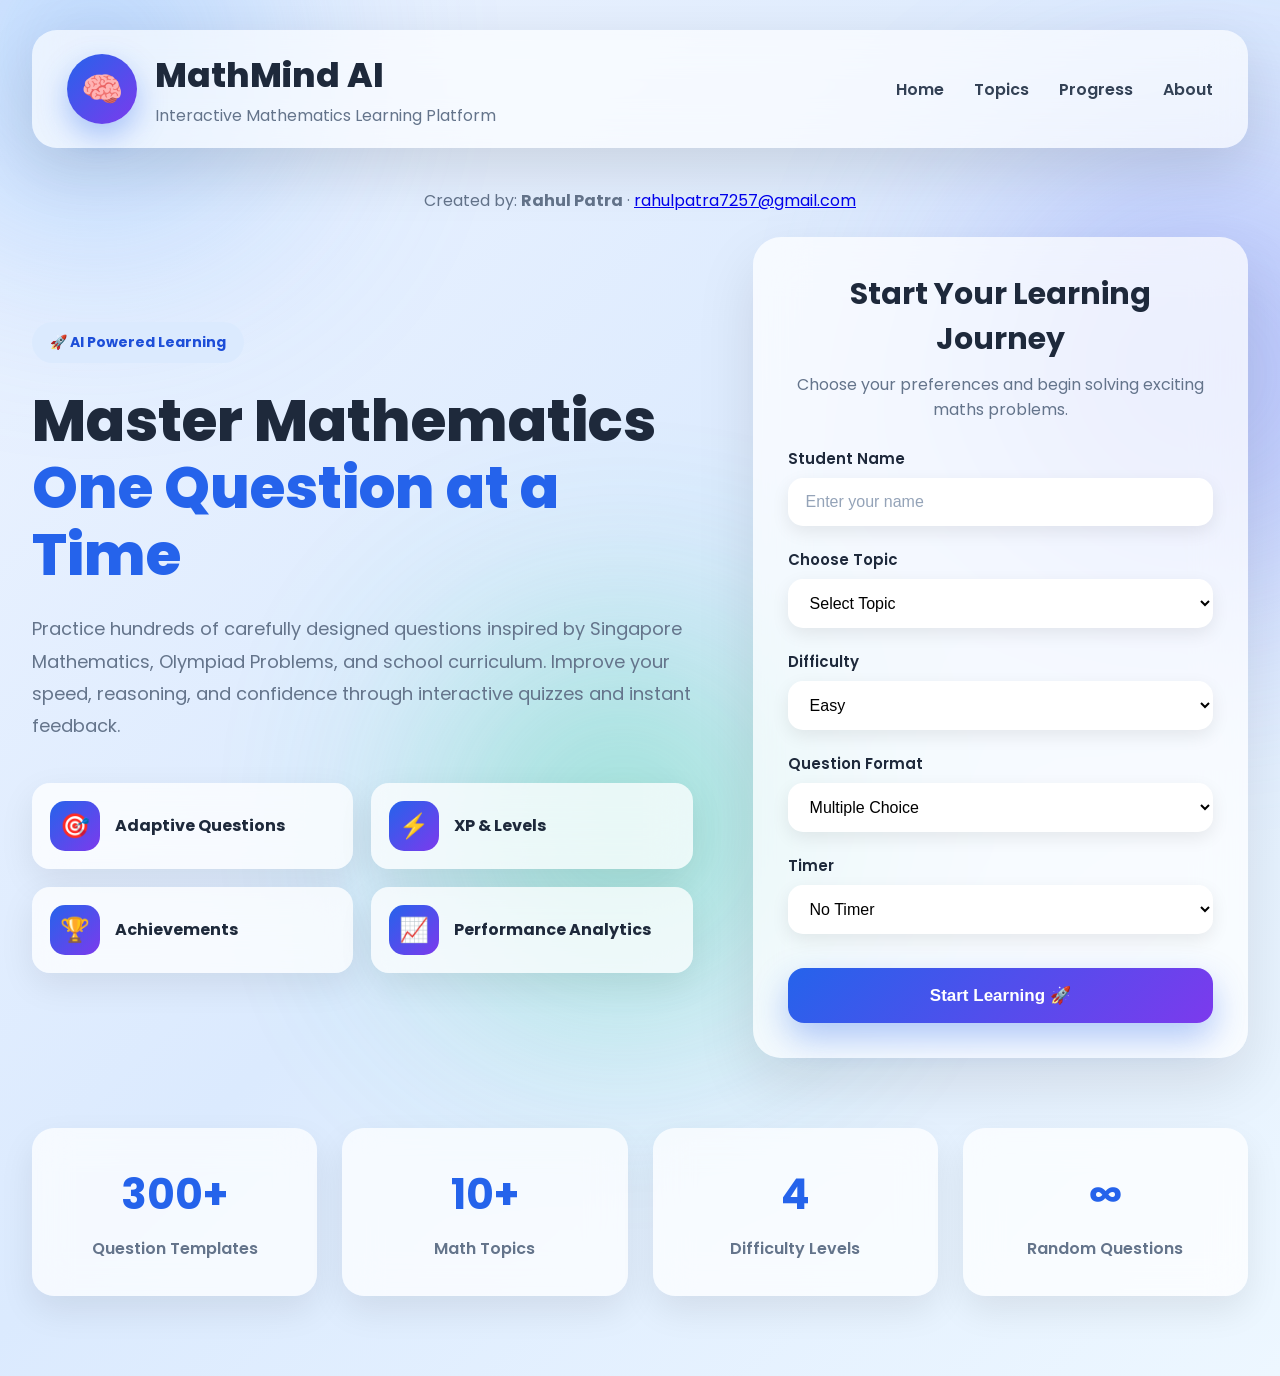
==== index.html @ a3c93d0a "Add files via upload" ====
<!DOCTYPE html>
<html lang="en">

<head>

<meta charset="UTF-8">

<meta name="viewport"
content="width=device-width, initial-scale=1.0">

<title>MathMind AI | Learn • Think • Solve</title>

<link rel="preconnect" href="https://fonts.googleapis.com">

<link rel="preconnect"
href="https://fonts.gstatic.com"
crossorigin>

<link href="https://fonts.googleapis.com/css2?family=Poppins:wght@300;400;500;600;700;800&display=swap"
rel="stylesheet">

<link rel="stylesheet"
href="style.css">

</head>

<body>

<div class="background-blur blur1"></div>
<div class="background-blur blur2"></div>
<div class="background-blur blur3"></div>

<div class="app">

<!-- ===================================================== -->
<!-- HEADER -->
<!-- ===================================================== -->

<header class="header">

<div class="logo-section">

<div class="logo-circle">

🧠

</div>

<div>

<h1>

MathMind AI

</h1>

<p>

Interactive Mathematics Learning Platform

</p>

</div>

</div>

<nav class="nav">

<a href="#">Home</a>

<a href="#">Topics</a>

<a href="#">Progress</a>

<a href="#">About</a>

</nav>

</header>

<!-- ===================================================== -->
<!-- HOME SCREEN -->
<!-- ===================================================== -->
<p style="text-align:center; color:#64748b; margin:12px 0 24px;">
    Created by: <strong>Rahul Patra</strong> ·
    <a href="mailto:rahulpatra7257@gmail.com">
      rahulpatra7257@gmail.com
    </a>
  </p>

<section
id="welcome-screen"
class="screen active">

<div class="hero">

<div class="hero-left">

<div class="hero-badge">

🚀 AI Powered Learning

</div>

<h1>

Master Mathematics

<br>

<span>

One Question at a Time

</span>

</h1>

<p>

Practice hundreds of carefully designed questions inspired by
Singapore Mathematics, Olympiad Problems, and school curriculum.

Improve your speed, reasoning, and confidence through
interactive quizzes and instant feedback.

</p>

<div class="hero-features">

<div class="feature-card">

<div>

🎯

</div>

<span>

Adaptive Questions

</span>

</div>

<div class="feature-card">

<div>

⚡

</div>

<span>

XP & Levels

</span>

</div>

<div class="feature-card">

<div>

🏆

</div>

<span>

Achievements

</span>

</div>

<div class="feature-card">

<div>

📈

</div>

<span>

Performance Analytics

</span>

</div>

</div>

</div>

<div class="hero-right">

<div class="welcome-card">

<h2>

Start Your Learning Journey

</h2>

<p>

Choose your preferences and begin solving exciting maths problems.

</p>

<div class="form-group">

<label>

Student Name

</label>

<input
type="text"
id="student-name"
placeholder="Enter your name">

</div>

<div class="form-group">

<label>

Choose Topic

</label>

<select id="topic">

<option value="">Select Topic</option>

<option value="addition">➕ Addition</option>

<option value="subtraction">➖ Subtraction</option>

<option value="multiplication">✖ Multiplication</option>

<option value="division">➗ Division</option>

<option value="fractions">🍰 Fractions</option>

<option value="decimals">🔢 Decimals</option>

<option value="percentages">%</option>

<option value="ratio">Ratio & Proportion</option>

<option value="factors">Factors & Multiples</option>

<option value="algebra">Algebra</option>

<option value="mixed">

🎲 Mixed Challenge

</option>

<option value="challenge">

🚀 Challenge Mode

</option>

</select>

</div>

<div
id="challenge-info"
class="challenge-box hidden">

<h3>

🚀 Challenge Mode

</h3>

<ul>

<li>

Questions 1–5 → Easy

</li>

<li>

Questions 6–10 → Medium

</li>

<li>

Questions 11–15 → Hard

</li>

<li>

Questions 16–20 → Expert

</li>

</ul>

</div>

<div class="form-group">

<label>

Difficulty

</label>

<select id="difficulty">

<option value="easy">

Easy

</option>

<option value="medium">

Medium

</option>

<option value="hard">

Hard

</option>

</select>

</div>

<div class="form-group">

<label>

Question Format

</label>

<select id="question-format">

<option value="mcq">

Multiple Choice

</option>

<option value="descriptive">

Descriptive

</option>

</select>

</div>

<div class="form-group">

<label>

Timer

</label>

<select id="timer-choice">

<option value="no">

No Timer

</option>

<option value="yes">

30 Seconds / Question

</option>

</select>

</div>

<button
id="start-button"
class="start-btn"
onclick="startQuiz()">

Start Learning 🚀

</button>

</div>

</div>

</div>

<div class="stats-preview">

<div class="preview-card">

<h2>

300+

</h2>

<p>

Question Templates

</p>

</div>

<div class="preview-card">

<h2>

10+

</h2>

<p>

Math Topics

</p>

</div>

<div class="preview-card">

<h2>

4

</h2>

<p>

Difficulty Levels

</p>

</div>

<div class="preview-card">

<h2>

∞

</h2>

<p>

Random Questions

</p>

</div>

</div>

</section>

<!-- ========================= -->
<!-- END PART 1 -->
<!-- DO NOT CLOSE BODY/HTML -->
<!-- ========================= -->
 <!-- ========================================================= -->
<!-- QUIZ SCREEN -->
<!-- ========================================================= -->

<section
id="quiz-screen"
class="screen hidden">

<div class="quiz-container">

<!-- ========================================== -->
<!-- TOP BAR -->
<!-- ========================================== -->

<div class="quiz-header">

<button
class="back-btn"
onclick="goBackHome()">

← Home

</button>

<div
id="welcome-message"
class="welcome-message">

Welcome!

</div>

<div class="header-right">

<div class="xp-box">

⚡ XP

<span id="xp">

0

</span>

</div>

<div class="level-box">

🏆 Level

<span id="level">

1

</span>

</div>

</div>

</div>

<!-- ========================================== -->
<!-- PROGRESS -->
<!-- ========================================== -->

<div class="progress-card">

<div class="progress-top">

<div>

Question

<strong id="question-number">

1

</strong>

/

<strong>

20

</strong>

</div>

<div id="progress-percent">

5%

</div>

</div>

<div class="progress-bar">

<div
id="progress-fill"
class="progress-fill">

</div>

</div>

</div>

<!-- ========================================== -->
<!-- DASHBOARD -->
<!-- ========================================== -->

<div class="dashboard">

<div class="dashboard-card">

<div class="dashboard-icon">

⭐

</div>

<div>

<p>

Score

</p>

<h3 id="score">

0

</h3>

</div>

</div>

<div class="dashboard-card">

<div class="dashboard-icon">

🔥

</div>

<div>

<p>

Current Streak

</p>

<h3 id="streak">

0

</h3>

</div>

</div>

<div class="dashboard-card">

<div class="dashboard-icon">

🏅

</div>

<div>

<p>

Best Streak

</p>

<h3 id="best-streak">

0

</h3>

</div>

</div>

<div class="dashboard-card">

<div class="dashboard-icon">

🎯

</div>

<div>

<p>

Accuracy

</p>

<h3 id="accuracy">

100%

</h3>

</div>

</div>

<div
id="timer-box"
class="dashboard-card hidden">

<div class="dashboard-icon">

⏰

</div>

<div>

<p>

Time Left

</p>

<h3>

<span id="timer">

30

</span>

s

</h3>

</div>

</div>

</div>

<!-- ========================================== -->
<!-- CHALLENGE LEVEL -->
<!-- ========================================== -->

<div
id="challenge-level"
class="challenge-banner hidden">

🚀

Current Level :

<strong
id="challenge-level-text">

Easy

</strong>

</div>

<!-- ========================================== -->
<!-- CURRENT TOPIC -->
<!-- ========================================== -->

<div class="topic-row">

<div
id="current-topic"
class="topic-badge">

➕

Addition

</div>

<div
id="question-type"
class="question-badge">

📝

Direct Question

</div>

</div>

<!-- ========================================== -->
<!-- QUESTION CARD START -->
<!-- ========================================== -->

<div class="question-card">

<div class="question-number-circle">

<span id="question-circle">

1

</span>

</div>

<h2
id="question"
class="question-text">

Loading Question...

</h2>

<!-- ========================================== -->
<!-- PART 2A ENDS HERE -->
<!-- DO NOT CLOSE question-card -->
<!-- WAIT FOR PART 2B -->
<!-- ========================================== -->
 <!-- ========================================== -->
<!-- ANSWER AREA -->
<!-- ========================================== -->

<div
id="descriptive-answer-area"
class="answer-area">

<label for="answer">

Type Your Answer

</label>

<input
type="text"
id="answer"
placeholder="Enter your answer here">

<button
id="submit-answer-button"
class="primary-btn"
onclick="checkAnswer()">

Submit Answer

</button>

</div>

<!-- ========================================== -->
<!-- MCQ AREA -->
<!-- ========================================== -->

<div
id="mcq-answer-area"
class="mcq-area hidden">

<p class="mcq-title">

Choose the Correct Answer

</p>

<div
id="mcq-options"
class="mcq-options">

<!-- JavaScript will generate MCQs -->

</div>

</div>

<!-- ========================================== -->
<!-- ACTION BUTTONS -->
<!-- ========================================== -->

<div class="action-buttons">

<button
class="secondary-btn"
onclick="showHint()">

💡 Hint

</button>

<button
class="secondary-btn"
onclick="skipQuestion()">

⏭ Skip

</button>

<button
class="danger-btn"
onclick="endQuiz()">

🛑 End Quiz

</button>

</div>

<!-- ========================================== -->
<!-- HINT -->
<!-- ========================================== -->

<div
id="hint-box"
class="hint-box hidden">

<div class="hint-header">

💡 Hint

</div>

<p>

Think carefully before checking!

</p>

</div>

<!-- ========================================== -->
<!-- FEEDBACK -->
<!-- ========================================== -->

<div
id="feedback"
class="feedback-box hidden">

<div id="feedback-icon">

✅

</div>

<div id="feedback-text">

Correct!

</div>

</div>

<!-- ========================================== -->
<!-- EXPLANATION -->
<!-- ========================================== -->

<div
id="explanation"
class="explanation-box hidden">

<h3>

📚 Explanation

</h3>

<p id="explanation-text">

Explanation will appear here after answering.

</p>

</div>

<!-- ========================================== -->
<!-- QUESTION NAVIGATION -->
<!-- ========================================== -->

<div class="question-navigation">

<button
id="next-question-btn"
class="next-btn hidden"
onclick="nextQuestion()">

Next Question →

</button>

</div>

<!-- ========================================== -->
<!-- LIVE STATS -->
<!-- ========================================== -->

<div class="live-performance">

<div class="performance-card">

<div>

✅

</div>

<div>

<p>

Correct

</p>

<h3 id="correct-count">

0

</h3>

</div>

</div>

<div class="performance-card">

<div>

❌

</div>

<div>

<p>

Wrong

</p>

<h3 id="wrong-count">

0

</h3>

</div>

</div>

<div class="performance-card">

<div>

⚡

</div>

<div>

<p>

XP Earned

</p>

<h3 id="earned-xp">

0

</h3>

</div>

</div>

<div class="performance-card">

<div>

🏆

</div>

<div>

<p>

Badge

</p>

<h3 id="current-badge">

None

</h3>

</div>

</div>

</div>

</div>

<!-- ========================================== -->
<!-- MOTIVATION BAR -->
<!-- ========================================== -->

<div class="motivation-bar">

<p id="motivation-text">

🌟 Believe in yourself. Every question makes you stronger!

</p>

</div>

</div>

</section>

<!-- ========================================== -->
<!-- END OF QUIZ SCREEN -->
<!-- PART 2 COMPLETE -->
<!-- PART 3 STARTS WITH RESULT SCREEN -->
<!-- ========================================== -->
 <!-- ========================================================= -->
<!-- RESULT SCREEN -->
<!-- ========================================================= -->

<section
id="result-screen"
class="screen hidden">

<div class="result-container">

<div class="result-header">

<div class="result-icon">

🎉

</div>

<h1>

Congratulations!

</h1>

<p>

You have successfully completed your MathMind AI Quiz.

</p>

</div>

<!-- ======================================== -->
<!-- FINAL SCORE -->
<!-- ======================================== -->

<div class="score-summary">

<div class="score-circle">

<h1 id="final-score">

20

</h1>

<span>

/

</span>

<h1 id="final-total">

20

</h1>

</div>

<div class="percentage-box">

<h2 id="final-percentage">

100%

</h2>

<p>

Overall Accuracy

</p>

</div>

</div>

<!-- ======================================== -->
<!-- PERFORMANCE DASHBOARD -->
<!-- ======================================== -->

<div class="result-dashboard">

<div class="result-card">

<div class="emoji">

⭐

</div>

<h2 id="result-score">

20

</h2>

<p>

Correct Answers

</p>

</div>

<div class="result-card">

<div class="emoji">

❌

</div>

<h2 id="result-wrong">

0

</h2>

<p>

Wrong Answers

</p>

</div>

<div class="result-card">

<div class="emoji">

🔥

</div>

<h2 id="result-streak">

10

</h2>

<p>

Best Streak

</p>

</div>

<div class="result-card">

<div class="emoji">

⚡

</div>

<h2 id="result-xp">

450

</h2>

<p>

XP Earned

</p>

</div>

<div class="result-card">

<div class="emoji">

🏆

</div>

<h2 id="result-level">

3

</h2>

<p>

Current Level

</p>

</div>

<div class="result-card">

<div class="emoji">

🎯

</div>

<h2 id="result-accuracy">

95%

</h2>

<p>

Accuracy

</p>

</div>

</div>

<!-- ======================================== -->
<!-- PERFORMANCE MESSAGE -->
<!-- ======================================== -->

<div class="performance-message">

<h2>

💬 Teacher's Feedback

</h2>

<p id="personal-feedback-text">

Amazing work!

</p>

</div>

<!-- ======================================== -->
<!-- STRENGTH -->
<!-- ======================================== -->

<div class="performance-message">

<h2>

💪 Your Strength

</h2>

<p id="strength-text">

Excellent calculation speed.

</p>

</div>

<!-- ======================================== -->
<!-- IMPROVEMENT -->
<!-- ======================================== -->

<div class="performance-message">

<h2>

📚 What Should You Practise?

</h2>

<p id="practice-text">

Continue practising harder questions.

</p>

</div>

<!-- ======================================== -->
<!-- ACHIEVEMENTS -->
<!-- ======================================== -->

<div class="achievement-section">

<h2>

🏆 Achievements

</h2>

<div
id="badges-container"
class="badges-grid">

<div class="badge">

🥉

<p>

Bronze

</p>

</div>

<div class="badge">

🥈

<p>

Silver

</p>

</div>

<div class="badge">

🥇

<p>

Gold

</p>

</div>

<div class="badge">

💎

<p>

Diamond

</p>

</div>

</div>

</div>

<!-- ======================================== -->
<!-- NEXT GOALS -->
<!-- ======================================== -->

<div class="goal-section">

<h2>

🎯 Next Goal

</h2>

<div class="goal-card">

Reach

<strong>

1000 XP

</strong>

to unlock the

<strong>

Math Wizard

</strong>

Badge!

</div>

</div>

<!-- ======================================== -->
<!-- ACTION BUTTONS -->
<!-- ======================================== -->

<div class="result-buttons">

<button
class="primary-btn"
onclick="restartQuiz()">

🔄 Play Again

</button>

<button
class="secondary-btn"
onclick="goBackHome()">

🏠 Home

</button>

<button
class="secondary-btn"
onclick="window.print()">

🖨 Print Report

</button>

</div>

<!-- ======================================== -->
<!-- FOOTER -->
<!-- ======================================== -->

<div class="footer">

<h3>

🧠 MathMind AI

</h3>

<p>

Learn • Think • Solve

</p>

<p>

Version 2.0

</p>

<p>
    Created by: <strong>Rahul Patra</strong><br>
    <a href="mailto:rahulpatra7257@gmail.com">
      rahulpatra7257@gmail.com
    </a>
  </p>

</div>

</div>

</section>

</div>

<!-- ======================================== -->
<!-- JAVASCRIPT FILES -->
<!-- ======================================== -->

<script src="addition.js"></script>

<script src="subtraction.js"></script>

<script src="multiplication.js"></script>

<script src="division.js"></script>

<script src="fractions.js"></script>

<script src="decimals.js"></script>

<script src="percentages.js"></script>

<script src="ratio-proportion.js"></script>

<script src="factors-multiples.js"></script>

<script src="algebra.js"></script>

<script src="script.js"></script>

</body>

</html>
---- style.css ----
/* ==========================================================
   MATHMIND AI V2
   STYLE.CSS
   PART 1
==========================================================*/

@import url('https://fonts.googleapis.com/css2?family=Poppins:wght@300;400;500;600;700;800&display=swap');

/* ==========================================================
   RESET
==========================================================*/

*{
    margin:0;
    padding:0;
    box-sizing:border-box;
}

html{
    scroll-behavior:smooth;
}

body{

    font-family:'Poppins',sans-serif;

    background:linear-gradient(
        135deg,
        #eef4ff,
        #dbeafe,
        #edf7ff
    );

    min-height:100vh;

    overflow-x:hidden;

    color:#1e293b;

}

/* ==========================================================
   VARIABLES
==========================================================*/

:root{

    --primary:#2563eb;

    --primary-dark:#1d4ed8;

    --secondary:#7c3aed;

    --success:#10b981;

    --danger:#ef4444;

    --warning:#f59e0b;

    --light:#ffffff;

    --grey:#f1f5f9;

    --dark:#1e293b;

    --text:#475569;

    --shadow:0 20px 60px rgba(0,0,0,.12);

    --radius:22px;

}

/* ==========================================================
   BACKGROUND
==========================================================*/

.background-blur{

    position:fixed;

    border-radius:50%;

    filter:blur(120px);

    z-index:-10;

    opacity:.45;

    animation:floatBlob 15s infinite alternate;

}

.blur1{

    width:350px;

    height:350px;

    background:#60a5fa;

    top:-120px;

    left:-80px;

}

.blur2{

    width:450px;

    height:450px;

    background:#818cf8;

    right:-150px;

    top:150px;

}

.blur3{

    width:350px;

    height:350px;

    background:#34d399;

    bottom:-100px;

    left:35%;

}

@keyframes floatBlob{

0%{

transform:translateY(0) translateX(0);

}

100%{

transform:translateY(50px) translateX(40px);

}

}

/* ==========================================================
   APP
==========================================================*/

.app{

    width:min(1400px,95%);

    margin:auto;

    padding:30px 0 80px;

}

/* ==========================================================
   HEADER
==========================================================*/

.header{

    display:flex;

    justify-content:space-between;

    align-items:center;

    margin-bottom:40px;

    background:rgba(255,255,255,.65);

    backdrop-filter:blur(20px);

    border-radius:25px;

    padding:20px 35px;

    box-shadow:var(--shadow);

}

.logo-section{

    display:flex;

    align-items:center;

    gap:18px;

}

.logo-circle{

    width:70px;

    height:70px;

    border-radius:50%;

    display:flex;

    justify-content:center;

    align-items:center;

    font-size:34px;

    background:linear-gradient(
        135deg,
        #2563eb,
        #7c3aed
    );

    color:white;

    box-shadow:0 12px 30px rgba(37,99,235,.35);

}

.logo-section h1{

    font-size:34px;

    font-weight:800;

    color:var(--dark);

}

.logo-section p{

    color:#64748b;

    margin-top:2px;

}

.nav{

    display:flex;

    gap:30px;

}

.nav a{

    text-decoration:none;

    color:#334155;

    font-weight:600;

    transition:.3s;

    position:relative;

}

.nav a:hover{

    color:var(--primary);

}

.nav a::after{

    content:"";

    position:absolute;

    bottom:-6px;

    left:0;

    width:0;

    height:3px;

    background:var(--primary);

    transition:.3s;

    border-radius:10px;

}

.nav a:hover::after{

    width:100%;

}

/* ==========================================================
   HERO
==========================================================*/

.hero{

    display:grid;

    grid-template-columns:1.2fr .9fr;

    gap:60px;

    align-items:center;

    margin-top:20px;

}

.hero-left h1{

    font-size:58px;

    line-height:1.15;

    margin:25px 0;

    font-weight:800;

}

.hero-left h1 span{

    color:var(--primary);

}

.hero-left p{

    color:#64748b;

    line-height:1.8;

    font-size:18px;

}

.hero-badge{

    display:inline-block;

    background:#dbeafe;

    color:#1d4ed8;

    padding:10px 18px;

    border-radius:40px;

    font-weight:700;

    font-size:14px;

}

/* ==========================================================
   FEATURES
==========================================================*/

.hero-features{

    display:grid;

    grid-template-columns:repeat(2,1fr);

    gap:18px;

    margin-top:40px;

}

.feature-card{

    background:rgba(255,255,255,.75);

    backdrop-filter:blur(20px);

    border-radius:18px;

    padding:18px;

    display:flex;

    gap:15px;

    align-items:center;

    box-shadow:0 12px 35px rgba(0,0,0,.08);

    transition:.35s;

}

.feature-card div{

    width:50px;

    height:50px;

    border-radius:15px;

    display:flex;

    justify-content:center;

    align-items:center;

    background:linear-gradient(
        135deg,
        #2563eb,
        #7c3aed
    );

    color:white;

    font-size:24px;

}

.feature-card span{

    font-weight:700;

}

.feature-card:hover{

    transform:translateY(-8px);

}

/* ==========================================================
   WELCOME CARD
==========================================================*/

.welcome-card{

    background:rgba(255,255,255,.72);

    backdrop-filter:blur(25px);

    border-radius:28px;

    padding:35px;

    box-shadow:0 25px 60px rgba(0,0,0,.10);

}

.welcome-card h2{

    text-align:center;

    font-size:30px;

    margin-bottom:10px;

}

.welcome-card p{

    color:#64748b;

    text-align:center;

    margin-bottom:25px;

}

/* ==========================================================
   END PART 1
==========================================================*/
/* ==========================================================
   PART 2
   FORMS • BUTTONS • HOME SCREEN • PREVIEW CARDS
==========================================================*/


/* ===========================
   FORM GROUP
=========================== */

.form-group{

    display:flex;

    flex-direction:column;

    margin-bottom:22px;

}

.form-group label{

    font-size:15px;

    font-weight:600;

    color:var(--dark);

    margin-bottom:8px;

}

.form-group input,
.form-group select{

    width:100%;

    padding:15px 18px;

    border:none;

    outline:none;

    border-radius:15px;

    background:white;

    font-size:16px;

    transition:.3s;

    box-shadow:0 6px 18px rgba(0,0,0,.08);

}

.form-group input:focus,
.form-group select:focus{

    border:2px solid var(--primary);

    transform:scale(1.02);

    box-shadow:0 12px 28px rgba(37,99,235,.25);

}

/* ===========================
   BUTTONS
=========================== */

.primary-btn,
.start-btn{

    width:100%;

    border:none;

    cursor:pointer;

    padding:17px;

    border-radius:16px;

    background:linear-gradient(
        135deg,
        var(--primary),
        var(--secondary)
    );

    color:white;

    font-size:17px;

    font-weight:700;

    transition:.35s;

    margin-top:12px;

    box-shadow:0 15px 35px rgba(37,99,235,.35);

}

.primary-btn:hover,
.start-btn:hover{

    transform:translateY(-4px);

    box-shadow:0 25px 45px rgba(37,99,235,.45);

}

.secondary-btn{

    border:none;

    cursor:pointer;

    padding:14px 22px;

    border-radius:15px;

    background:white;

    font-weight:700;

    color:var(--primary);

    transition:.3s;

    box-shadow:0 8px 20px rgba(0,0,0,.08);

}

.secondary-btn:hover{

    background:var(--primary);

    color:white;

}

.danger-btn{

    border:none;

    cursor:pointer;

    padding:14px 22px;

    border-radius:15px;

    background:#ef4444;

    color:white;

    font-weight:700;

    transition:.3s;

}

.danger-btn:hover{

    transform:translateY(-3px);

    background:#dc2626;

}

/* ===========================
   CHALLENGE BOX
=========================== */

.challenge-box{

    background:linear-gradient(
        135deg,
        #dbeafe,
        #ede9fe
    );

    border-left:6px solid var(--primary);

    padding:18px;

    border-radius:16px;

    margin-bottom:22px;

}

.challenge-box h3{

    margin-bottom:12px;

    color:var(--primary);

}

.challenge-box ul{

    padding-left:20px;

}

.challenge-box li{

    margin:8px 0;

    color:#475569;

}

/* ===========================
   PREVIEW STATS
=========================== */

.stats-preview{

    margin-top:70px;

    display:grid;

    grid-template-columns:repeat(4,1fr);

    gap:25px;

}

.preview-card{

    background:rgba(255,255,255,.72);

    backdrop-filter:blur(18px);

    border-radius:22px;

    padding:35px;

    text-align:center;

    transition:.35s;

    box-shadow:0 15px 35px rgba(0,0,0,.08);

}

.preview-card h2{

    font-size:42px;

    color:var(--primary);

    margin-bottom:10px;

}

.preview-card p{

    color:#64748b;

    font-weight:600;

}

.preview-card:hover{

    transform:translateY(-8px);

}

/* ===========================
   SCREEN
=========================== */

.screen{

    animation:fadeScreen .5s ease;

}

.hidden{

    display:none !important;

}

.active{

    display:block;

}

@keyframes fadeScreen{

from{

opacity:0;

transform:translateY(20px);

}

to{

opacity:1;

transform:translateY(0);

}

}

/* ===========================
   INPUT PLACEHOLDER
=========================== */

input::placeholder{

    color:#94a3b8;

}

/* ===========================
   SELECT
=========================== */

select{

    cursor:pointer;

}

/* ===========================
   WELCOME CARD ANIMATION
=========================== */

.welcome-card{

    animation:popUp .6s ease;

}

@keyframes popUp{

0%{

opacity:0;

transform:scale(.9);

}

100%{

opacity:1;

transform:scale(1);

}

}

/* ===========================
   HERO ANIMATION
=========================== */

.hero-left{

    animation:slideLeft .8s ease;

}

.hero-right{

    animation:slideRight .8s ease;

}

@keyframes slideLeft{

from{

opacity:0;

transform:translateX(-60px);

}

to{

opacity:1;

transform:translateX(0);

}

}

@keyframes slideRight{

from{

opacity:0;

transform:translateX(60px);

}

to{

opacity:1;

transform:translateX(0);

}

}

/* ===========================
   SCROLLBAR
=========================== */

::-webkit-scrollbar{

    width:10px;

}

::-webkit-scrollbar-track{

    background:#edf2ff;

}

::-webkit-scrollbar-thumb{

    background:linear-gradient(
        var(--primary),
        var(--secondary)
    );

    border-radius:30px;

}

::-webkit-scrollbar-thumb:hover{

    background:var(--primary-dark);

}

/* ==========================================================
   END PART 2
==========================================================*/
/* ==========================================================
   PART 3
   QUIZ SCREEN
==========================================================*/

/* ==========================================
   QUIZ CONTAINER
========================================== */

.quiz-container{

    width:min(1100px,100%);

    margin:auto;

}

/* ==========================================
   QUIZ HEADER
========================================== */

.quiz-header{

    display:flex;

    justify-content:space-between;

    align-items:center;

    gap:20px;

    margin-bottom:25px;

}

.back-btn{

    background:white;

    border:none;

    padding:14px 24px;

    border-radius:14px;

    cursor:pointer;

    font-weight:700;

    box-shadow:0 8px 20px rgba(0,0,0,.08);

    transition:.3s;

}

.back-btn:hover{

    background:var(--primary);

    color:white;

}

.welcome-message{

    flex:1;

    text-align:center;

    font-size:20px;

    font-weight:700;

    color:var(--primary);

}

.header-right{

    display:flex;

    gap:15px;

}

.xp-box,
.level-box{

    background:white;

    padding:12px 20px;

    border-radius:14px;

    font-weight:700;

    box-shadow:0 10px 20px rgba(0,0,0,.08);

}

.xp-box span,
.level-box span{

    color:var(--primary);

}

/* ==========================================
   PROGRESS CARD
========================================== */

.progress-card{

    background:white;

    border-radius:22px;

    padding:22px;

    margin-bottom:30px;

    box-shadow:var(--shadow);

}

.progress-top{

    display:flex;

    justify-content:space-between;

    font-weight:700;

    margin-bottom:15px;

}

.progress-bar{

    height:14px;

    background:#e2e8f0;

    border-radius:50px;

    overflow:hidden;

}

.progress-fill{

    width:0%;

    height:100%;

    background:linear-gradient(
        90deg,
        var(--primary),
        var(--secondary)
    );

    transition:.4s;

}

/* ==========================================
   DASHBOARD
========================================== */

.dashboard{

    display:grid;

    grid-template-columns:repeat(auto-fit,minmax(170px,1fr));

    gap:18px;

    margin-bottom:30px;

}

.dashboard-card{

    background:white;

    border-radius:20px;

    padding:22px;

    display:flex;

    align-items:center;

    gap:18px;

    box-shadow:0 12px 30px rgba(0,0,0,.08);

    transition:.35s;

}

.dashboard-card:hover{

    transform:translateY(-8px);

}

.dashboard-icon{

    width:58px;

    height:58px;

    border-radius:18px;

    background:linear-gradient(
        135deg,
        var(--primary),
        var(--secondary)
    );

    color:white;

    display:flex;

    justify-content:center;

    align-items:center;

    font-size:24px;

}

.dashboard-card p{

    font-size:14px;

    color:#64748b;

}

.dashboard-card h3{

    font-size:26px;

    margin-top:5px;

}

/* ==========================================
   CHALLENGE BANNER
========================================== */

.challenge-banner{

    margin-bottom:25px;

    padding:18px;

    border-radius:18px;

    background:linear-gradient(
        135deg,
        #fef3c7,
        #fde68a
    );

    font-weight:700;

    text-align:center;

    box-shadow:0 10px 25px rgba(0,0,0,.08);

}

/* ==========================================
   TOPIC ROW
========================================== */

.topic-row{

    display:flex;

    justify-content:space-between;

    margin-bottom:25px;

    flex-wrap:wrap;

    gap:15px;

}

.topic-badge,
.question-badge{

    background:white;

    padding:12px 22px;

    border-radius:40px;

    font-weight:700;

    box-shadow:0 8px 20px rgba(0,0,0,.08);

}

/* ==========================================
   QUESTION CARD
========================================== */

.question-card{

    background:white;

    border-radius:30px;

    padding:45px;

    box-shadow:0 20px 50px rgba(0,0,0,.10);

    animation:questionFade .5s;

}

.question-number-circle{

    width:75px;

    height:75px;

    border-radius:50%;

    margin:auto;

    margin-bottom:25px;

    display:flex;

    justify-content:center;

    align-items:center;

    font-size:28px;

    font-weight:700;

    color:white;

    background:linear-gradient(
        135deg,
        var(--primary),
        var(--secondary)
    );

}

.question-text{

    text-align:center;

    font-size:34px;

    font-weight:700;

    margin-bottom:40px;

    line-height:1.5;

}

@keyframes questionFade{

    from{

        opacity:0;

        transform:translateY(25px);

    }

    to{

        opacity:1;

        transform:translateY(0);

    }

}

/* ==========================================
   MOTIVATION BAR
========================================== */

.motivation-bar{

    margin-top:25px;

    background:linear-gradient(
        135deg,
        #dbeafe,
        #ede9fe
    );

    padding:18px;

    border-radius:18px;

    text-align:center;

    font-weight:700;

    color:var(--primary);

    box-shadow:0 10px 25px rgba(0,0,0,.08);

}

/* ==========================================
   LIVE PERFORMANCE
========================================== */

.live-performance{

    margin-top:35px;

    display:grid;

    grid-template-columns:repeat(auto-fit,minmax(170px,1fr));

    gap:20px;

}

.performance-card{

    background:white;

    border-radius:20px;

    padding:20px;

    display:flex;

    align-items:center;

    gap:15px;

    box-shadow:0 10px 25px rgba(0,0,0,.08);

}

.performance-card div:first-child{

    width:55px;

    height:55px;

    border-radius:15px;

    display:flex;

    justify-content:center;

    align-items:center;

    font-size:24px;

    background:linear-gradient(
        135deg,
        var(--primary),
        var(--secondary)
    );

    color:white;

}

.performance-card h3{

    font-size:24px;

    margin-top:5px;

}

.performance-card p{

    color:#64748b;

}
/* ==========================================================
   PART 4
   ANSWER AREA • MCQ • FEEDBACK • EXPLANATION
==========================================================*/

/* ==========================================
   ANSWER AREA
========================================== */

.answer-area{

    display:flex;

    flex-direction:column;

    gap:20px;

    margin-top:30px;

}

.answer-area label{

    font-size:18px;

    font-weight:700;

}

.answer-area input{

    width:100%;

    padding:18px 20px;

    font-size:20px;

    border:none;

    outline:none;

    border-radius:18px;

    background:#f8fafc;

    box-shadow:0 8px 20px rgba(0,0,0,.08);

    transition:.3s;

}

.answer-area input:focus{

    background:white;

    transform:scale(1.01);

    border:2px solid var(--primary);

}

/* ==========================================
   MCQ AREA
========================================== */

.mcq-area{

    margin-top:35px;

}

.mcq-title{

    font-size:22px;

    font-weight:700;

    text-align:center;

    margin-bottom:25px;

}

.mcq-options{

    display:grid;

    grid-template-columns:repeat(2,1fr);

    gap:20px;

}

.mcq-options button{

    padding:22px;

    font-size:18px;

    font-weight:600;

    border:none;

    border-radius:18px;

    background:white;

    cursor:pointer;

    box-shadow:0 10px 25px rgba(0,0,0,.08);

    transition:.3s;

}

.mcq-options button:hover{

    transform:translateY(-5px);

    background:var(--primary);

    color:white;

}

.mcq-options button.correct{

    background:#10b981;

    color:white;

}

.mcq-options button.wrong{

    background:#ef4444;

    color:white;

}

/* ==========================================
   ACTION BUTTONS
========================================== */

.action-buttons{

    display:flex;

    justify-content:center;

    gap:20px;

    flex-wrap:wrap;

    margin-top:35px;

}

.action-buttons button{

    min-width:150px;

}

/* ==========================================
   NEXT BUTTON
========================================== */

.question-navigation{

    text-align:center;

    margin-top:35px;

}

.next-btn{

    background:linear-gradient(
        135deg,
        var(--primary),
        var(--secondary)
    );

    color:white;

    border:none;

    padding:16px 38px;

    border-radius:18px;

    cursor:pointer;

    font-size:18px;

    font-weight:700;

    transition:.3s;

    box-shadow:0 15px 35px rgba(37,99,235,.35);

}

.next-btn:hover{

    transform:translateY(-4px);

}

/* ==========================================
   HINT BOX
========================================== */

.hint-box{

    margin-top:30px;

    padding:25px;

    border-radius:20px;

    background:#fff8dc;

    border-left:8px solid var(--warning);

    animation:fadeUp .4s;

}

.hint-header{

    font-size:22px;

    font-weight:700;

    margin-bottom:10px;

    color:#b45309;

}

/* ==========================================
   FEEDBACK
========================================== */

.feedback-box{

    margin-top:30px;

    padding:25px;

    border-radius:20px;

    display:flex;

    align-items:center;

    gap:20px;

    background:#f8fafc;

    box-shadow:0 10px 25px rgba(0,0,0,.08);

    animation:fadeUp .4s;

}

#feedback-icon{

    width:65px;

    height:65px;

    border-radius:50%;

    display:flex;

    justify-content:center;

    align-items:center;

    font-size:30px;

    background:linear-gradient(
        135deg,
        var(--primary),
        var(--secondary)
    );

    color:white;

}

#feedback-text{

    font-size:22px;

    font-weight:700;

}

/* ==========================================
   EXPLANATION
========================================== */

.explanation-box{

    margin-top:30px;

    padding:28px;

    border-radius:22px;

    background:#eef6ff;

    border-left:8px solid var(--primary);

    animation:fadeUp .4s;

}

.explanation-box h3{

    margin-bottom:15px;

    color:var(--primary);

    font-size:24px;

}

.explanation-box p{

    line-height:1.8;

    font-size:17px;

    color:#334155;

}

/* ==========================================
   SUCCESS / ERROR STATES
========================================== */

.correct-answer{

    background:#dcfce7 !important;

    border:2px solid #16a34a;

}

.wrong-answer{

    background:#fee2e2 !important;

    border:2px solid #dc2626;

}

/* ==========================================
   SMALL ANIMATIONS
========================================== */

@keyframes fadeUp{

    from{

        opacity:0;

        transform:translateY(20px);

    }

    to{

        opacity:1;

        transform:translateY(0);

    }

}

/* ==========================================
   BUTTON PRESS
========================================== */

button:active{

    transform:scale(.97);

}
/* ==========================================================
   PART 5
   RESULT SCREEN
==========================================================*/

/* ==========================================
   RESULT CONTAINER
========================================== */

.result-container{

    width:min(1100px,100%);

    margin:auto;

    animation:fadeUp .6s;

}

/* ==========================================
   RESULT HEADER
========================================== */

.result-header{

    text-align:center;

    margin-bottom:40px;

}

.result-icon{

    width:120px;

    height:120px;

    margin:auto;

    margin-bottom:20px;

    border-radius:50%;

    background:linear-gradient(
        135deg,
        #2563eb,
        #7c3aed
    );

    display:flex;

    justify-content:center;

    align-items:center;

    font-size:56px;

    color:white;

    box-shadow:0 20px 50px rgba(37,99,235,.30);

}

.result-header h1{

    font-size:48px;

    margin-bottom:10px;

}

.result-header p{

    color:#64748b;

    font-size:18px;

}

/* ==========================================
   SCORE SUMMARY
========================================== */

.score-summary{

    display:flex;

    justify-content:center;

    align-items:center;

    gap:50px;

    flex-wrap:wrap;

    margin-bottom:45px;

}

.score-circle{

    width:220px;

    height:220px;

    border-radius:50%;

    background:white;

    display:flex;

    justify-content:center;

    align-items:center;

    font-size:34px;

    font-weight:700;

    box-shadow:0 25px 60px rgba(0,0,0,.10);

}

.score-circle span{

    margin:0 8px;

    color:#94a3b8;

}

.percentage-box{

    background:white;

    padding:40px;

    border-radius:25px;

    text-align:center;

    box-shadow:0 20px 45px rgba(0,0,0,.08);

}

.percentage-box h2{

    font-size:52px;

    color:var(--primary);

}

/* ==========================================
   RESULT DASHBOARD
========================================== */

.result-dashboard{

    display:grid;

    grid-template-columns:repeat(auto-fit,minmax(180px,1fr));

    gap:20px;

    margin-bottom:45px;

}

.result-card{

    background:white;

    border-radius:22px;

    padding:28px;

    text-align:center;

    box-shadow:0 15px 35px rgba(0,0,0,.08);

    transition:.3s;

}

.result-card:hover{

    transform:translateY(-8px);

}

.result-card .emoji{

    font-size:38px;

    margin-bottom:12px;

}

.result-card h2{

    font-size:34px;

    color:var(--primary);

    margin-bottom:6px;

}

.result-card p{

    color:#64748b;

}

/* ==========================================
   PERFORMANCE BOXES
========================================== */

.performance-message{

    background:white;

    padding:28px;

    border-radius:22px;

    margin-bottom:25px;

    box-shadow:0 12px 30px rgba(0,0,0,.08);

}

.performance-message h2{

    color:var(--primary);

    margin-bottom:12px;

}

.performance-message p{

    color:#475569;

    line-height:1.7;

}

/* ==========================================
   ACHIEVEMENTS
========================================== */

.achievement-section{

    margin-top:40px;

}

.achievement-section h2{

    text-align:center;

    margin-bottom:25px;

}

.badges-grid{

    display:grid;

    grid-template-columns:repeat(auto-fit,minmax(140px,1fr));

    gap:20px;

}

.badge{

    background:white;

    border-radius:22px;

    padding:30px;

    text-align:center;

    box-shadow:0 15px 30px rgba(0,0,0,.08);

    transition:.3s;

}

.badge:hover{

    transform:translateY(-10px) scale(1.05);

}

.badge{

    font-size:48px;

}

.badge p{

    margin-top:10px;

    font-weight:700;

}

/* ==========================================
   GOAL SECTION
========================================== */

.goal-section{

    margin-top:45px;

}

.goal-section h2{

    text-align:center;

    margin-bottom:20px;

}

.goal-card{

    background:linear-gradient(
        135deg,
        #dbeafe,
        #ede9fe
    );

    border-radius:25px;

    padding:30px;

    text-align:center;

    font-size:20px;

    font-weight:600;

    color:#1e3a8a;

}

/* ==========================================
   RESULT BUTTONS
========================================== */

.result-buttons{

    margin-top:45px;

    display:flex;

    justify-content:center;

    gap:20px;

    flex-wrap:wrap;

}

.result-buttons button{

    min-width:220px;

}

/* ==========================================
   FOOTER
========================================== */

.footer{

    margin-top:60px;

    text-align:center;

    color:#64748b;

    padding:25px;

}

.footer h3{

    color:var(--primary);

    margin-bottom:10px;

}

.footer p{

    margin:4px 0;

}
/* ==========================================================
   PART 6
   RESPONSIVE • DARK MODE READY • ANIMATIONS • UTILITIES
==========================================================*/

/* ==========================================
   SMOOTH TRANSITIONS
========================================== */

*{

    transition:
        background .25s ease,
        color .25s ease,
        box-shadow .25s ease,
        transform .25s ease;

}

/* ==========================================
   CARD HOVER EFFECT
========================================== */

.result-card:hover,
.performance-card:hover,
.preview-card:hover,
.dashboard-card:hover,
.feature-card:hover,
.badge:hover{

    transform:translateY(-8px);

    box-shadow:0 25px 45px rgba(0,0,0,.15);

}

/* ==========================================
   BUTTON RIPPLE EFFECT
========================================== */

button{

    position:relative;

    overflow:hidden;

}

button::after{

    content:"";

    position:absolute;

    width:10px;

    height:10px;

    border-radius:50%;

    background:rgba(255,255,255,.45);

    transform:scale(0);

    opacity:0;

}

button:active::after{

    animation:ripple .55s;

}

@keyframes ripple{

0%{

transform:scale(0);

opacity:1;

}

100%{

transform:scale(30);

opacity:0;

}

}

/* ==========================================
   FLOATING ANIMATION
========================================== */

.hero-right img,
.logo-circle{

    animation:floating 4s ease-in-out infinite;

}

@keyframes floating{

0%{

transform:translateY(0);

}

50%{

transform:translateY(-12px);

}

100%{

transform:translateY(0);

}

}

/* ==========================================
   FADE ANIMATION
========================================== */

.fade-in{

    animation:fadeIn .6s ease;

}

@keyframes fadeIn{

from{

opacity:0;

}

to{

opacity:1;

}

}

/* ==========================================
   SCALE ANIMATION
========================================== */

.scale-in{

    animation:scaleIn .4s ease;

}

@keyframes scaleIn{

0%{

opacity:0;

transform:scale(.8);

}

100%{

opacity:1;

transform:scale(1);

}

}

/* ==========================================
   SHAKE (WRONG ANSWER)
========================================== */

.shake{

    animation:shake .4s;

}

@keyframes shake{

10%,90%{

transform:translateX(-2px);

}

20%,80%{

transform:translateX(5px);

}

30%,50%,70%{

transform:translateX(-8px);

}

40%,60%{

transform:translateX(8px);

}

}

/* ==========================================
   PULSE (CORRECT ANSWER)
========================================== */

.pulse{

    animation:pulse .6s;

}

@keyframes pulse{

0%{

transform:scale(1);

}

50%{

transform:scale(1.08);

}

100%{

transform:scale(1);

}

}

/* ==========================================
   DARK MODE READY
========================================== */

.dark{

    background:#0f172a;

    color:white;

}

.dark .welcome-card,
.dark .question-card,
.dark .dashboard-card,
.dark .result-card,
.dark .performance-card,
.dark .preview-card{

    background:#1e293b;

    color:white;

}

.dark input,
.dark select{

    background:#334155;

    color:white;

}

.dark .progress-bar{

    background:#334155;

}

.dark p{

    color:#cbd5e1;

}

/* ==========================================
   TABLETS
========================================== */

@media(max-width:1024px){

.hero{

grid-template-columns:1fr;

text-align:center;

}

.hero-features{

grid-template-columns:1fr 1fr;

}

.stats-preview{

grid-template-columns:repeat(2,1fr);

}

.dashboard{

grid-template-columns:repeat(2,1fr);

}

.result-dashboard{

grid-template-columns:repeat(2,1fr);

}

}

/* ==========================================
   MOBILE
========================================== */

@media(max-width:768px){

.header{

flex-direction:column;

gap:20px;

text-align:center;

}

.nav{

flex-wrap:wrap;

justify-content:center;

}

.hero-left h1{

font-size:38px;

}

.hero-left p{

font-size:16px;

}

.hero-features{

grid-template-columns:1fr;

}

.stats-preview{

grid-template-columns:1fr;

}

.dashboard{

grid-template-columns:1fr;

}

.live-performance{

grid-template-columns:1fr;

}

.result-dashboard{

grid-template-columns:1fr;

}

.badges-grid{

grid-template-columns:repeat(2,1fr);

}

.mcq-options{

grid-template-columns:1fr;

}

.question-text{

font-size:26px;

}

.question-card{

padding:28px;

}

.score-summary{

flex-direction:column;

}

.result-buttons{

flex-direction:column;

align-items:center;

}

.action-buttons{

flex-direction:column;

}

.primary-btn,
.secondary-btn,
.danger-btn{

width:100%;

}

}

/* ==========================================
   SMALL DEVICES
========================================== */

@media(max-width:480px){

.logo-section h1{

font-size:26px;

}

.hero-left h1{

font-size:30px;

}

.question-text{

font-size:22px;

}

.score-circle{

width:170px;

height:170px;

font-size:24px;

}

.result-header h1{

font-size:34px;

}

.percentage-box h2{

font-size:36px;

}

.badges-grid{

grid-template-columns:1fr;

}

}

/* ==========================================
   LOADING SPINNER
========================================== */

.loader{

width:60px;

height:60px;

border:6px solid #e2e8f0;

border-top:6px solid var(--primary);

border-radius:50%;

animation:spin 1s linear infinite;

margin:auto;

}

@keyframes spin{

100%{

transform:rotate(360deg);

}

}

/* ==========================================
   UTILITY CLASSES
========================================== */

.text-center{

text-align:center;

}

.mt-20{

margin-top:20px;

}

.mt-40{

margin-top:40px;

}

.mb-20{

margin-bottom:20px;

}

.hidden{

display:none !important;

}

.visible{

display:block;

}

/* ==========================================
   END OF STYLE.CSS
==========================================================*/
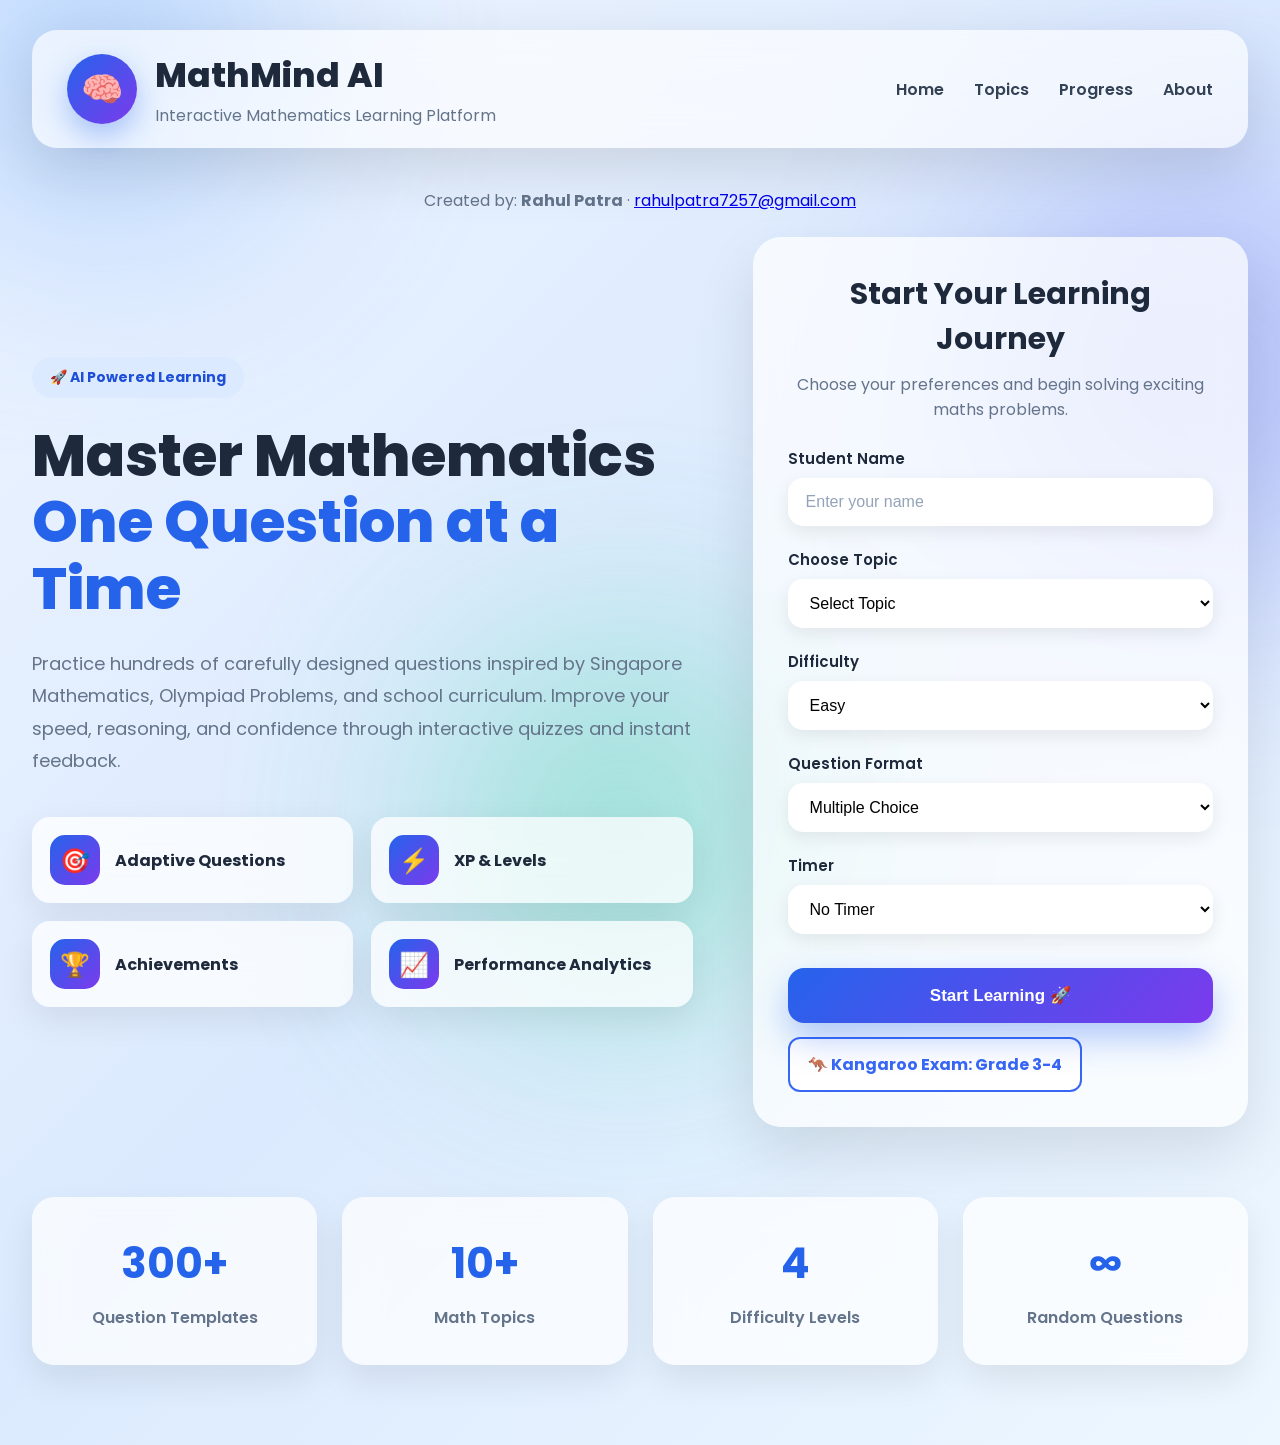
==== commit 373db075: "Add Kangaroo Grade 3-4 test" ====
--- a/index.html
+++ b/index.html
@@ -408,6 +408,10 @@
 
 </button>
 
+<a href="kangaroo-test.html"
+   style="display:inline-block;margin-top:14px;padding:13px 18px;border-radius:12px;background:#fff;color:#3867f4;border:2px solid #3867f4;font-family:Poppins,Arial,sans-serif;font-weight:700;text-decoration:none;">
+  🦘 Kangaroo Exam: Grade 3-4
+</a>
 </div>
 
 </div>
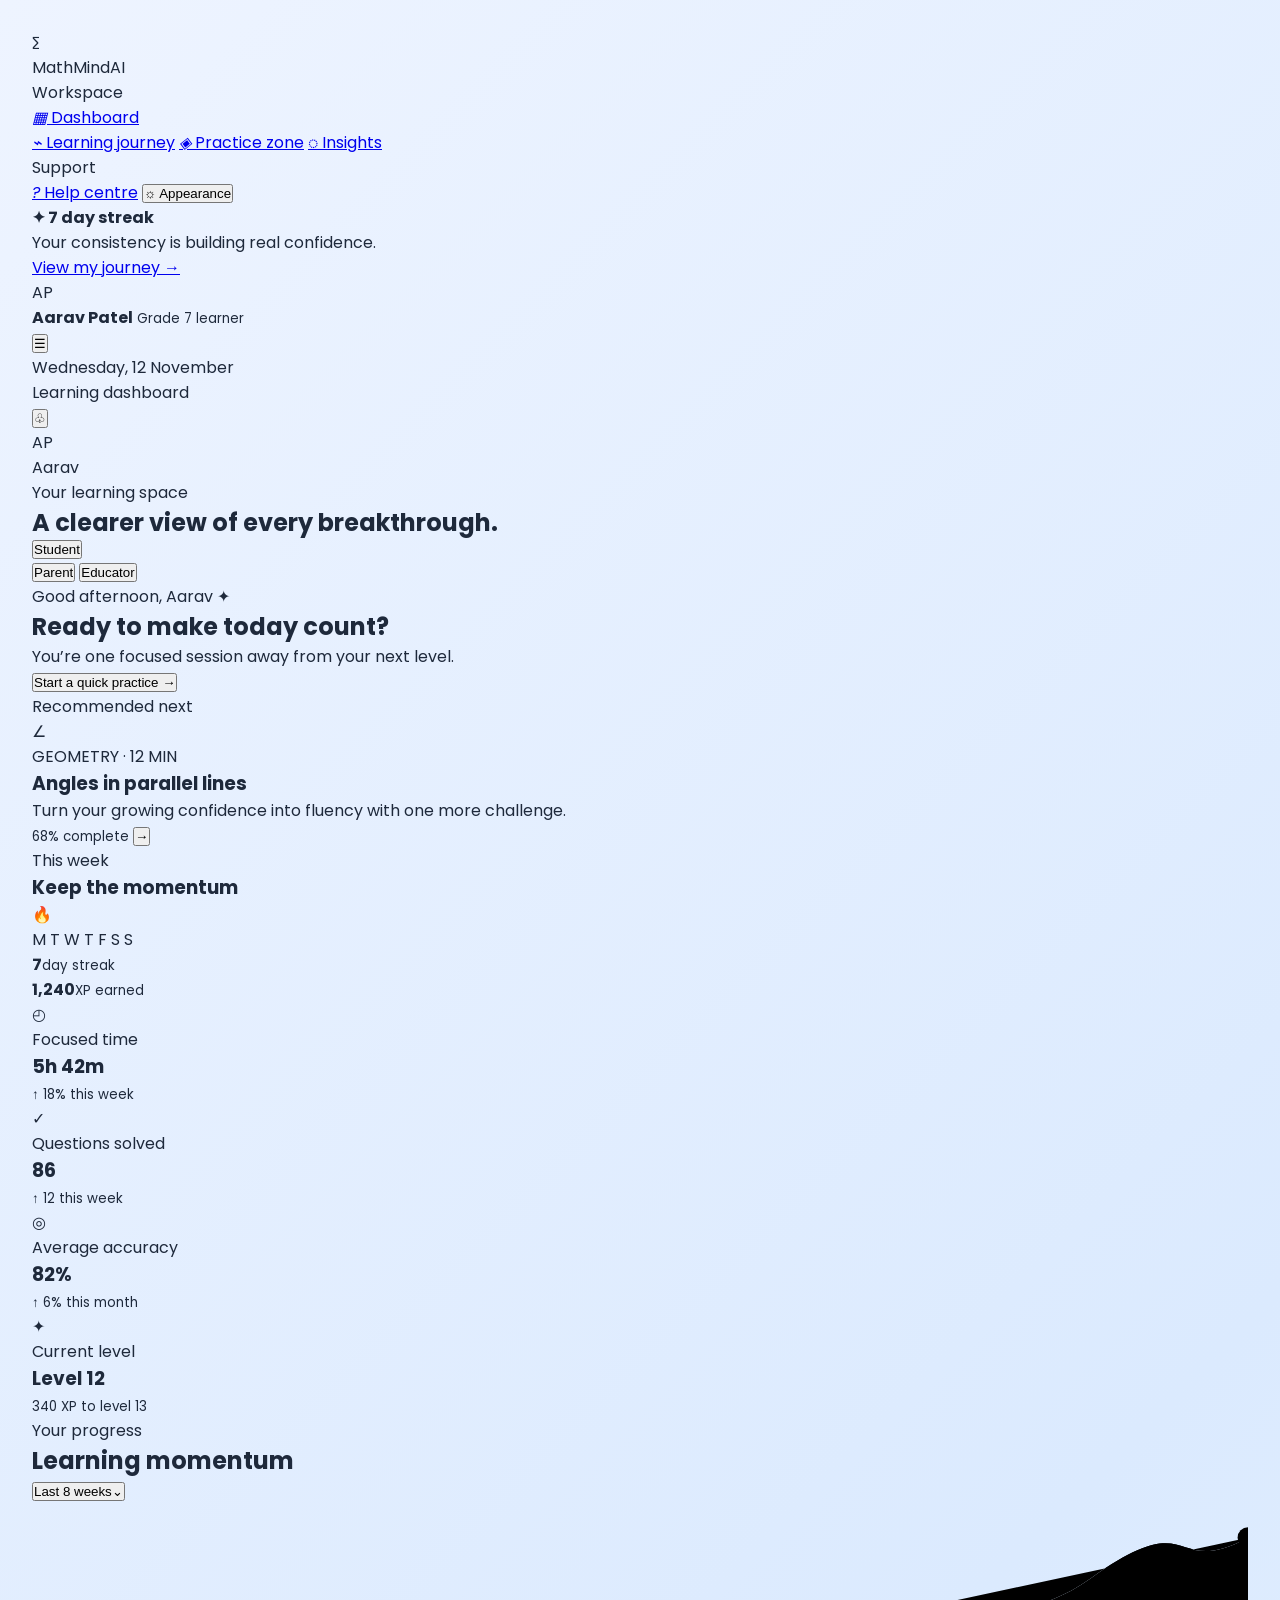
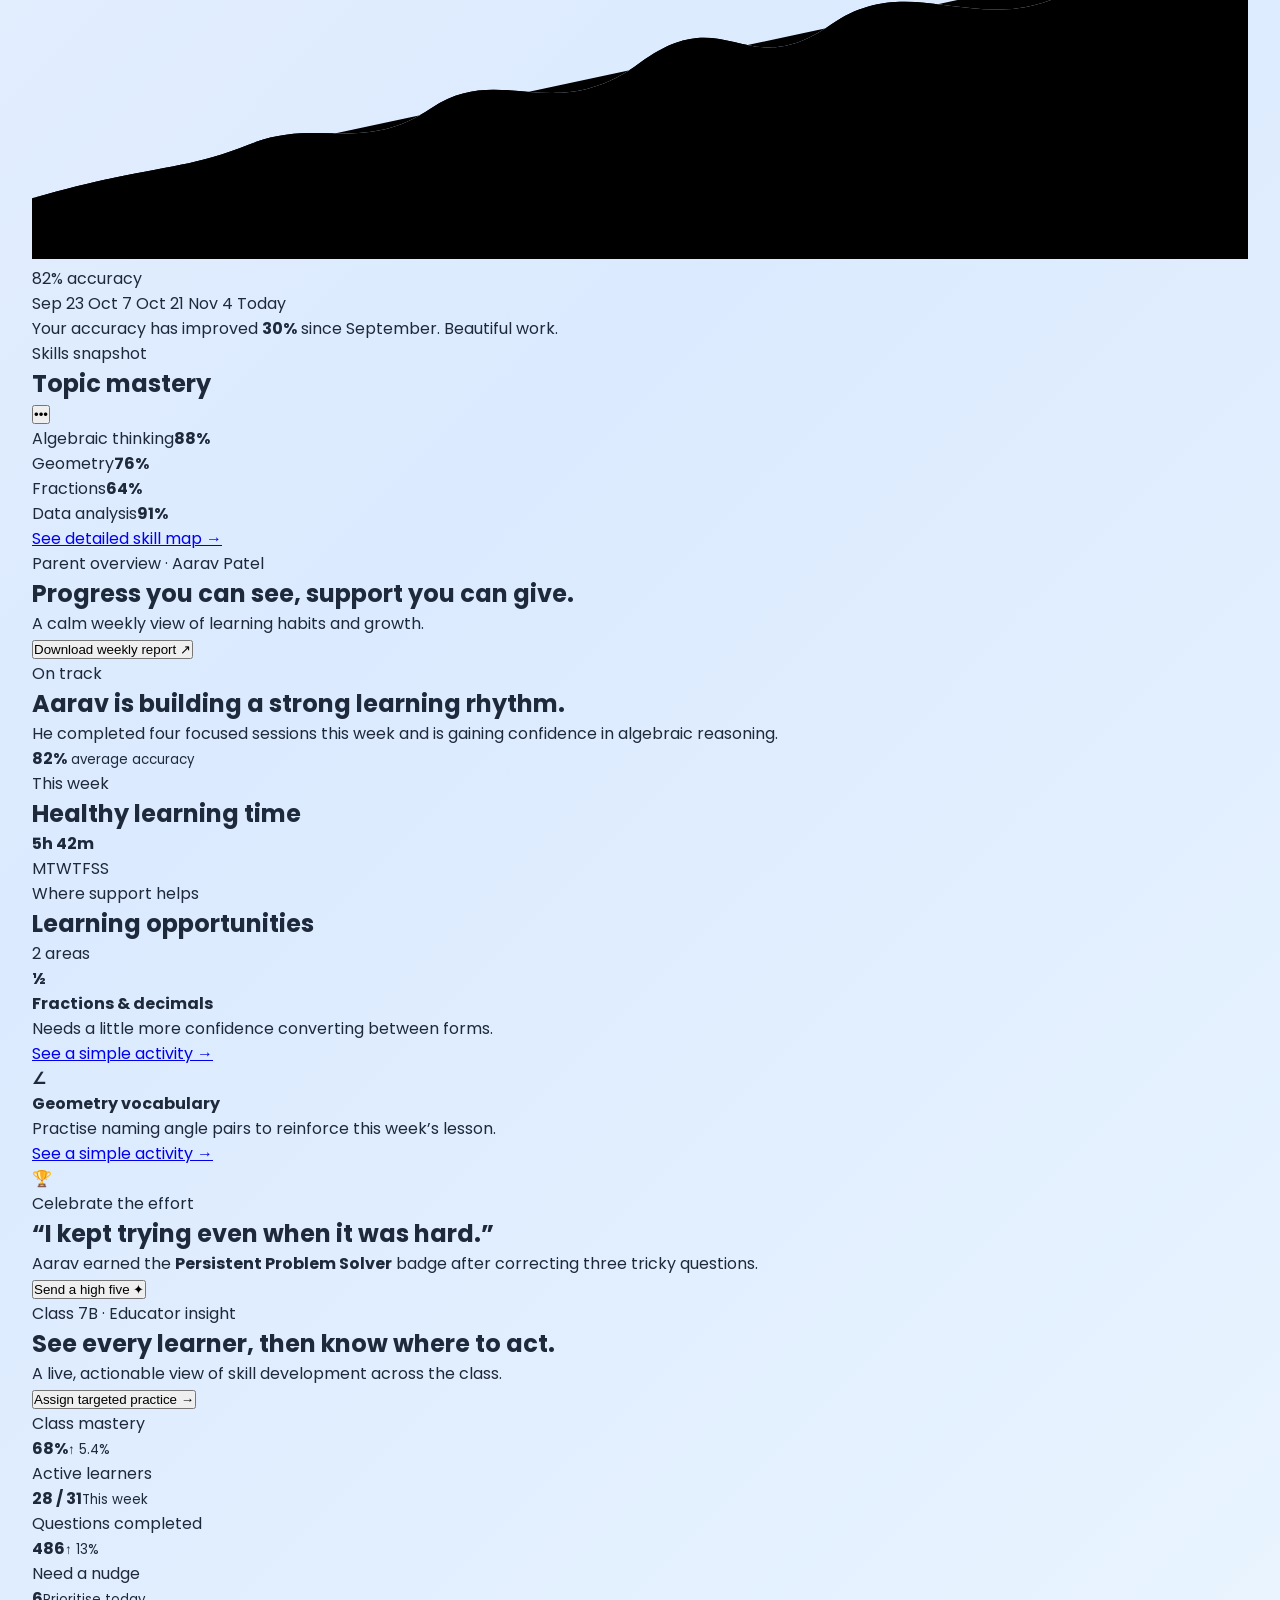
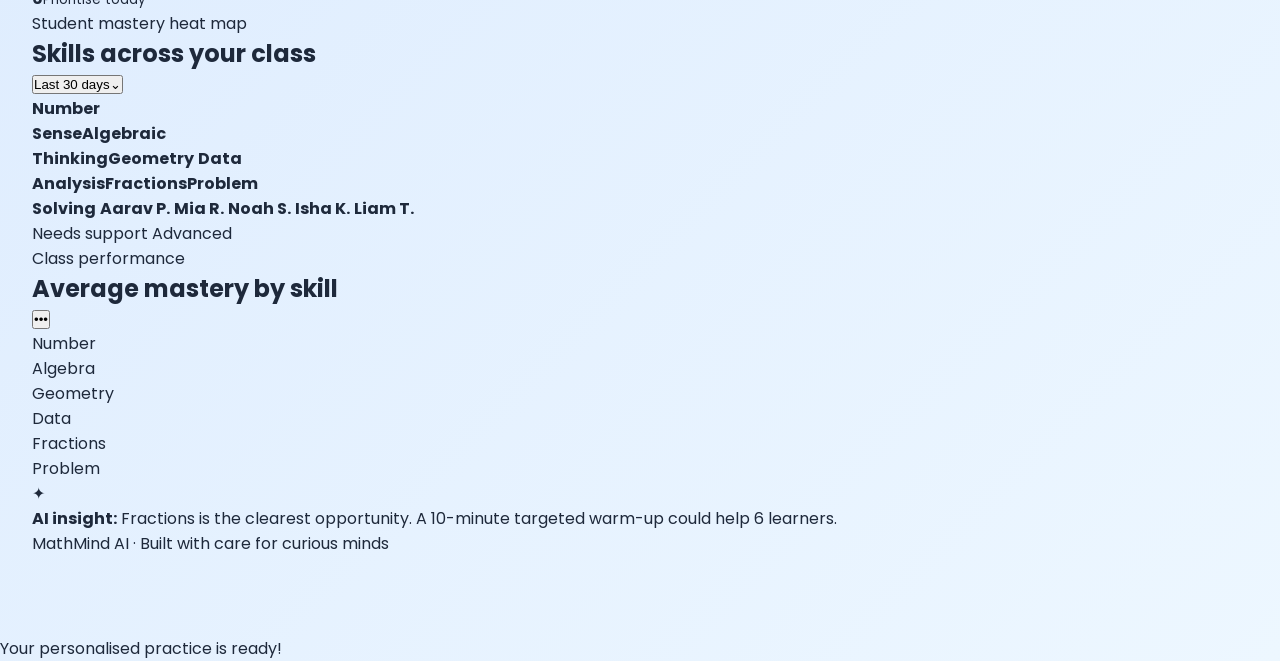
==== commit 56995812: "Updated index(html)" ====
--- a/index.html
+++ b/index.html
@@ -1,1616 +1,401 @@
 <!DOCTYPE html>
 <html lang="en">
-
 <head>
-
-<meta charset="UTF-8">
-
-<meta name="viewport"
-content="width=device-width, initial-scale=1.0">
-
-<title>MathMind AI | Learn • Think • Solve</title>
-
-<link rel="preconnect" href="https://fonts.googleapis.com">
-
-<link rel="preconnect"
-href="https://fonts.gstatic.com"
-crossorigin>
-
-<link href="https://fonts.googleapis.com/css2?family=Poppins:wght@300;400;500;600;700;800&display=swap"
-rel="stylesheet">
-
-<link rel="stylesheet"
-href="style.css">
-
+  <meta charset="UTF-8">
+  <meta name="viewport" content="width=device-width, initial-scale=1.0">
+  <title>MathMind AI</title>
+
+  <link rel="preconnect" href="https://fonts.googleapis.com">
+  <link rel="preconnect" href="https://fonts.gstatic.com" crossorigin>
+  <link href="https://fonts.googleapis.com/css2?family=DM+Sans:wght@400;500;600;700&family=Plus+Jakarta+Sans:wght@600;700;800&display=swap" rel="stylesheet">
+
+  <link rel="stylesheet" href="style.css">
 </head>
 
 <body>
-
-<div class="background-blur blur1"></div>
-<div class="background-blur blur2"></div>
-<div class="background-blur blur3"></div>
-
-<div class="app">
-
-<!-- ===================================================== -->
-<!-- HEADER -->
-<!-- ===================================================== -->
-
-<header class="header">
-
-<div class="logo-section">
-
-<div class="logo-circle">
-
-🧠
-
-</div>
-
-<div>
-
-<h1>
-
-MathMind AI
-
-</h1>
-
-<p>
-
-Interactive Mathematics Learning Platform
-
-</p>
-
-</div>
-
-</div>
-
-<nav class="nav">
-
-<a href="#">Home</a>
-
-<a href="#">Topics</a>
-
-<a href="#">Progress</a>
-
-<a href="#">About</a>
-
-</nav>
-
-</header>
-
-<!-- ===================================================== -->
-<!-- HOME SCREEN -->
-<!-- ===================================================== -->
-<p style="text-align:center; color:#64748b; margin:12px 0 24px;">
-    Created by: <strong>Rahul Patra</strong> ·
-    <a href="mailto:rahulpatra7257@gmail.com">
-      rahulpatra7257@gmail.com
-    </a>
-  </p>
-
-<section
-id="welcome-screen"
-class="screen active">
-
-<div class="hero">
-
-<div class="hero-left">
-
-<div class="hero-badge">
-
-🚀 AI Powered Learning
-
-</div>
-
-<h1>
-
-Master Mathematics
-
-<br>
-
-<span>
-
-One Question at a Time
-
-</span>
-
-</h1>
-
-<p>
-
-Practice hundreds of carefully designed questions inspired by
-Singapore Mathematics, Olympiad Problems, and school curriculum.
-
-Improve your speed, reasoning, and confidence through
-interactive quizzes and instant feedback.
-
-</p>
-
-<div class="hero-features">
-
-<div class="feature-card">
-
-<div>
-
-🎯
-
-</div>
-
-<span>
-
-Adaptive Questions
-
-</span>
-
-</div>
-
-<div class="feature-card">
-
-<div>
-
-⚡
-
-</div>
-
-<span>
-
-XP & Levels
-
-</span>
-
-</div>
-
-<div class="feature-card">
-
-<div>
-
-🏆
-
-</div>
-
-<span>
-
-Achievements
-
-</span>
-
-</div>
-
-<div class="feature-card">
-
-<div>
-
-📈
-
-</div>
-
-<span>
-
-Performance Analytics
-
-</span>
-
-</div>
-
-</div>
-
-</div>
-
-<div class="hero-right">
-
-<div class="welcome-card">
-
-<h2>
-
-Start Your Learning Journey
-
-</h2>
-
-<p>
-
-Choose your preferences and begin solving exciting maths problems.
-
-</p>
-
-<div class="form-group">
-
-<label>
-
-Student Name
-
-</label>
-
-<input
-type="text"
-id="student-name"
-placeholder="Enter your name">
-
-</div>
-
-<div class="form-group">
-
-<label>
-
-Choose Topic
-
-</label>
-
-<select id="topic">
-
-<option value="">Select Topic</option>
-
-<option value="addition">➕ Addition</option>
-
-<option value="subtraction">➖ Subtraction</option>
-
-<option value="multiplication">✖ Multiplication</option>
-
-<option value="division">➗ Division</option>
-
-<option value="fractions">🍰 Fractions</option>
-
-<option value="decimals">🔢 Decimals</option>
-
-<option value="percentages">%</option>
-
-<option value="ratio">Ratio & Proportion</option>
-
-<option value="factors">Factors & Multiples</option>
-
-<option value="algebra">Algebra</option>
-
-<option value="mixed">
-
-🎲 Mixed Challenge
-
-</option>
-
-<option value="challenge">
-
-🚀 Challenge Mode
-
-</option>
-
-</select>
-
-</div>
-
-<div
-id="challenge-info"
-class="challenge-box hidden">
-
-<h3>
-
-🚀 Challenge Mode
-
-</h3>
-
-<ul>
-
-<li>
-
-Questions 1–5 → Easy
-
-</li>
-
-<li>
-
-Questions 6–10 → Medium
-
-</li>
-
-<li>
-
-Questions 11–15 → Hard
-
-</li>
-
-<li>
-
-Questions 16–20 → Expert
-
-</li>
-
-</ul>
-
-</div>
-
-<div class="form-group">
-
-<label>
-
-Difficulty
-
-</label>
-
-<select id="difficulty">
-
-<option value="easy">
-
-Easy
-
-</option>
-
-<option value="medium">
-
-Medium
-
-</option>
-
-<option value="hard">
-
-Hard
-
-</option>
-
-</select>
-
-</div>
-
-<div class="form-group">
-
-<label>
-
-Question Format
-
-</label>
-
-<select id="question-format">
-
-<option value="mcq">
-
-Multiple Choice
-
-</option>
-
-<option value="descriptive">
-
-Descriptive
-
-</option>
-
-</select>
-
-</div>
-
-<div class="form-group">
-
-<label>
-
-Timer
-
-</label>
-
-<select id="timer-choice">
-
-<option value="no">
-
-No Timer
-
-</option>
-
-<option value="yes">
-
-30 Seconds / Question
-
-</option>
-
-</select>
-
-</div>
-
-<button
-id="start-button"
-class="start-btn"
-onclick="startQuiz()">
-
-Start Learning 🚀
-
-</button>
-
-<a href="kangaroo-test.html"
-   style="display:inline-block;margin-top:14px;padding:13px 18px;border-radius:12px;background:#fff;color:#3867f4;border:2px solid #3867f4;font-family:Poppins,Arial,sans-serif;font-weight:700;text-decoration:none;">
-  🦘 Kangaroo Exam: Grade 3-4
-</a>
-</div>
-
-</div>
-
-</div>
-
-<div class="stats-preview">
-
-<div class="preview-card">
-
-<h2>
-
-300+
-
-</h2>
-
-<p>
-
-Question Templates
-
-</p>
-
-</div>
-
-<div class="preview-card">
-
-<h2>
-
-10+
-
-</h2>
-
-<p>
-
-Math Topics
-
-</p>
-
-</div>
-
-<div class="preview-card">
-
-<h2>
-
-4
-
-</h2>
-
-<p>
-
-Difficulty Levels
-
-</p>
-
-</div>
-
-<div class="preview-card">
-
-<h2>
-
-∞
-
-</h2>
-
-<p>
-
-Random Questions
-
-</p>
-
-</div>
-
-</div>
-
-</section>
-
-<!-- ========================= -->
-<!-- END PART 1 -->
-<!-- DO NOT CLOSE BODY/HTML -->
-<!-- ========================= -->
- <!-- ========================================================= -->
-<!-- QUIZ SCREEN -->
-<!-- ========================================================= -->
-
-<section
-id="quiz-screen"
-class="screen hidden">
-
-<div class="quiz-container">
-
-<!-- ========================================== -->
-<!-- TOP BAR -->
-<!-- ========================================== -->
-
-<div class="quiz-header">
-
-<button
-class="back-btn"
-onclick="goBackHome()">
-
-← Home
-
-</button>
-
-<div
-id="welcome-message"
-class="welcome-message">
-
-Welcome!
-
-</div>
-
-<div class="header-right">
-
-<div class="xp-box">
-
-⚡ XP
-
-<span id="xp">
-
-0
-
-</span>
-
-</div>
-
-<div class="level-box">
-
-🏆 Level
-
-<span id="level">
-
-1
-
-</span>
-
-</div>
-
-</div>
-
-</div>
-
-<!-- ========================================== -->
-<!-- PROGRESS -->
-<!-- ========================================== -->
-
-<div class="progress-card">
-
-<div class="progress-top">
-
-<div>
-
-Question
-
-<strong id="question-number">
-
-1
-
-</strong>
-
-/
-
-<strong>
-
-20
-
-</strong>
-
-</div>
-
-<div id="progress-percent">
-
-5%
-
-</div>
-
-</div>
-
-<div class="progress-bar">
-
-<div
-id="progress-fill"
-class="progress-fill">
-
-</div>
-
-</div>
-
-</div>
-
-<!-- ========================================== -->
-<!-- DASHBOARD -->
-<!-- ========================================== -->
-
-<div class="dashboard">
-
-<div class="dashboard-card">
-
-<div class="dashboard-icon">
-
-⭐
-
-</div>
-
-<div>
-
-<p>
-
-Score
-
-</p>
-
-<h3 id="score">
-
-0
-
-</h3>
-
-</div>
-
-</div>
-
-<div class="dashboard-card">
-
-<div class="dashboard-icon">
-
-🔥
-
-</div>
-
-<div>
-
-<p>
-
-Current Streak
-
-</p>
-
-<h3 id="streak">
-
-0
-
-</h3>
-
-</div>
-
-</div>
-
-<div class="dashboard-card">
-
-<div class="dashboard-icon">
-
-🏅
-
-</div>
-
-<div>
-
-<p>
-
-Best Streak
-
-</p>
-
-<h3 id="best-streak">
-
-0
-
-</h3>
-
-</div>
-
-</div>
-
-<div class="dashboard-card">
-
-<div class="dashboard-icon">
-
-🎯
-
-</div>
-
-<div>
-
-<p>
-
-Accuracy
-
-</p>
-
-<h3 id="accuracy">
-
-100%
-
-</h3>
-
-</div>
-
-</div>
-
-<div
-id="timer-box"
-class="dashboard-card hidden">
-
-<div class="dashboard-icon">
-
-⏰
-
-</div>
-
-<div>
-
-<p>
-
-Time Left
-
-</p>
-
-<h3>
-
-<span id="timer">
-
-30
-
-</span>
-
-s
-
-</h3>
-
-</div>
-
-</div>
-
-</div>
-
-<!-- ========================================== -->
-<!-- CHALLENGE LEVEL -->
-<!-- ========================================== -->
-
-<div
-id="challenge-level"
-class="challenge-banner hidden">
-
-🚀
-
-Current Level :
-
-<strong
-id="challenge-level-text">
-
-Easy
-
-</strong>
-
-</div>
-
-<!-- ========================================== -->
-<!-- CURRENT TOPIC -->
-<!-- ========================================== -->
-
-<div class="topic-row">
-
-<div
-id="current-topic"
-class="topic-badge">
-
-➕
-
-Addition
-
-</div>
-
-<div
-id="question-type"
-class="question-badge">
-
-📝
-
-Direct Question
-
-</div>
-
-</div>
-
-<!-- ========================================== -->
-<!-- QUESTION CARD START -->
-<!-- ========================================== -->
-
-<div class="question-card">
-
-<div class="question-number-circle">
-
-<span id="question-circle">
-
-1
-
-</span>
-
-</div>
-
-<h2
-id="question"
-class="question-text">
-
-Loading Question...
-
-</h2>
-
-<!-- ========================================== -->
-<!-- PART 2A ENDS HERE -->
-<!-- DO NOT CLOSE question-card -->
-<!-- WAIT FOR PART 2B -->
-<!-- ========================================== -->
- <!-- ========================================== -->
-<!-- ANSWER AREA -->
-<!-- ========================================== -->
-
-<div
-id="descriptive-answer-area"
-class="answer-area">
-
-<label for="answer">
-
-Type Your Answer
-
-</label>
-
-<input
-type="text"
-id="answer"
-placeholder="Enter your answer here">
-
-<button
-id="submit-answer-button"
-class="primary-btn"
-onclick="checkAnswer()">
-
-Submit Answer
-
-</button>
-
-</div>
-
-<!-- ========================================== -->
-<!-- MCQ AREA -->
-<!-- ========================================== -->
-
-<div
-id="mcq-answer-area"
-class="mcq-area hidden">
-
-<p class="mcq-title">
-
-Choose the Correct Answer
-
-</p>
-
-<div
-id="mcq-options"
-class="mcq-options">
-
-<!-- JavaScript will generate MCQs -->
-
-</div>
-
-</div>
-
-<!-- ========================================== -->
-<!-- ACTION BUTTONS -->
-<!-- ========================================== -->
-
-<div class="action-buttons">
-
-<button
-class="secondary-btn"
-onclick="showHint()">
-
-💡 Hint
-
-</button>
-
-<button
-class="secondary-btn"
-onclick="skipQuestion()">
-
-⏭ Skip
-
-</button>
-
-<button
-class="danger-btn"
-onclick="endQuiz()">
-
-🛑 End Quiz
-
-</button>
-
-</div>
-
-<!-- ========================================== -->
-<!-- HINT -->
-<!-- ========================================== -->
-
-<div
-id="hint-box"
-class="hint-box hidden">
-
-<div class="hint-header">
-
-💡 Hint
-
-</div>
-
-<p>
-
-Think carefully before checking!
-
-</p>
-
-</div>
-
-<!-- ========================================== -->
-<!-- FEEDBACK -->
-<!-- ========================================== -->
-
-<div
-id="feedback"
-class="feedback-box hidden">
-
-<div id="feedback-icon">
-
-✅
-
-</div>
-
-<div id="feedback-text">
-
-Correct!
-
-</div>
-
-</div>
-
-<!-- ========================================== -->
-<!-- EXPLANATION -->
-<!-- ========================================== -->
-
-<div
-id="explanation"
-class="explanation-box hidden">
-
-<h3>
-
-📚 Explanation
-
-</h3>
-
-<p id="explanation-text">
-
-Explanation will appear here after answering.
-
-</p>
-
-</div>
-
-<!-- ========================================== -->
-<!-- QUESTION NAVIGATION -->
-<!-- ========================================== -->
-
-<div class="question-navigation">
-
-<button
-id="next-question-btn"
-class="next-btn hidden"
-onclick="nextQuestion()">
-
-Next Question →
-
-</button>
-
-</div>
-
-<!-- ========================================== -->
-<!-- LIVE STATS -->
-<!-- ========================================== -->
-
-<div class="live-performance">
-
-<div class="performance-card">
-
-<div>
-
-✅
-
-</div>
-
-<div>
-
-<p>
-
-Correct
-
-</p>
-
-<h3 id="correct-count">
-
-0
-
-</h3>
-
-</div>
-
-</div>
-
-<div class="performance-card">
-
-<div>
-
-❌
-
-</div>
-
-<div>
-
-<p>
-
-Wrong
-
-</p>
-
-<h3 id="wrong-count">
-
-0
-
-</h3>
-
-</div>
-
-</div>
-
-<div class="performance-card">
-
-<div>
-
-⚡
-
-</div>
-
-<div>
-
-<p>
-
-XP Earned
-
-</p>
-
-<h3 id="earned-xp">
-
-0
-
-</h3>
-
-</div>
-
-</div>
-
-<div class="performance-card">
-
-<div>
-
-🏆
-
-</div>
-
-<div>
-
-<p>
-
-Badge
-
-</p>
-
-<h3 id="current-badge">
-
-None
-
-</h3>
-
-</div>
-
-</div>
-
-</div>
-
-</div>
-
-<!-- ========================================== -->
-<!-- MOTIVATION BAR -->
-<!-- ========================================== -->
-
-<div class="motivation-bar">
-
-<p id="motivation-text">
-
-🌟 Believe in yourself. Every question makes you stronger!
-
-</p>
-
-</div>
-
-</div>
-
-</section>
-
-<!-- ========================================== -->
-<!-- END OF QUIZ SCREEN -->
-<!-- PART 2 COMPLETE -->
-<!-- PART 3 STARTS WITH RESULT SCREEN -->
-<!-- ========================================== -->
- <!-- ========================================================= -->
-<!-- RESULT SCREEN -->
-<!-- ========================================================= -->
-
-<section
-id="result-screen"
-class="screen hidden">
-
-<div class="result-container">
-
-<div class="result-header">
-
-<div class="result-icon">
-
-🎉
-
-</div>
-
-<h1>
-
-Congratulations!
-
-</h1>
-
-<p>
-
-You have successfully completed your MathMind AI Quiz.
-
-</p>
-
-</div>
-
-<!-- ======================================== -->
-<!-- FINAL SCORE -->
-<!-- ======================================== -->
-
-<div class="score-summary">
-
-<div class="score-circle">
-
-<h1 id="final-score">
-
-20
-
-</h1>
-
-<span>
-
-/
-
-</span>
-
-<h1 id="final-total">
-
-20
-
-</h1>
-
-</div>
-
-<div class="percentage-box">
-
-<h2 id="final-percentage">
-
-100%
-
-</h2>
-
-<p>
-
-Overall Accuracy
-
-</p>
-
-</div>
-
-</div>
-
-<!-- ======================================== -->
-<!-- PERFORMANCE DASHBOARD -->
-<!-- ======================================== -->
-
-<div class="result-dashboard">
-
-<div class="result-card">
-
-<div class="emoji">
-
-⭐
-
-</div>
-
-<h2 id="result-score">
-
-20
-
-</h2>
-
-<p>
-
-Correct Answers
-
-</p>
-
-</div>
-
-<div class="result-card">
-
-<div class="emoji">
-
-❌
-
-</div>
-
-<h2 id="result-wrong">
-
-0
-
-</h2>
-
-<p>
-
-Wrong Answers
-
-</p>
-
-</div>
-
-<div class="result-card">
-
-<div class="emoji">
-
-🔥
-
-</div>
-
-<h2 id="result-streak">
-
-10
-
-</h2>
-
-<p>
-
-Best Streak
-
-</p>
-
-</div>
-
-<div class="result-card">
-
-<div class="emoji">
-
-⚡
-
-</div>
-
-<h2 id="result-xp">
-
-450
-
-</h2>
-
-<p>
-
-XP Earned
-
-</p>
-
-</div>
-
-<div class="result-card">
-
-<div class="emoji">
-
-🏆
-
-</div>
-
-<h2 id="result-level">
-
-3
-
-</h2>
-
-<p>
-
-Current Level
-
-</p>
-
-</div>
-
-<div class="result-card">
-
-<div class="emoji">
-
-🎯
-
-</div>
-
-<h2 id="result-accuracy">
-
-95%
-
-</h2>
-
-<p>
-
-Accuracy
-
-</p>
-
-</div>
-
-</div>
-
-<!-- ======================================== -->
-<!-- PERFORMANCE MESSAGE -->
-<!-- ======================================== -->
-
-<div class="performance-message">
-
-<h2>
-
-💬 Teacher's Feedback
-
-</h2>
-
-<p id="personal-feedback-text">
-
-Amazing work!
-
-</p>
-
-</div>
-
-<!-- ======================================== -->
-<!-- STRENGTH -->
-<!-- ======================================== -->
-
-<div class="performance-message">
-
-<h2>
-
-💪 Your Strength
-
-</h2>
-
-<p id="strength-text">
-
-Excellent calculation speed.
-
-</p>
-
-</div>
-
-<!-- ======================================== -->
-<!-- IMPROVEMENT -->
-<!-- ======================================== -->
-
-<div class="performance-message">
-
-<h2>
-
-📚 What Should You Practise?
-
-</h2>
-
-<p id="practice-text">
-
-Continue practising harder questions.
-
-</p>
-
-</div>
-
-<!-- ======================================== -->
-<!-- ACHIEVEMENTS -->
-<!-- ======================================== -->
-
-<div class="achievement-section">
-
-<h2>
-
-🏆 Achievements
-
-</h2>
-
-<div
-id="badges-container"
-class="badges-grid">
-
-<div class="badge">
-
-🥉
-
-<p>
-
-Bronze
-
-</p>
-
-</div>
-
-<div class="badge">
-
-🥈
-
-<p>
-
-Silver
-
-</p>
-
-</div>
-
-<div class="badge">
-
-🥇
-
-<p>
-
-Gold
-
-</p>
-
-</div>
-
-<div class="badge">
-
-💎
-
-<p>
-
-Diamond
-
-</p>
-
-</div>
-
-</div>
-
-</div>
-
-<!-- ======================================== -->
-<!-- NEXT GOALS -->
-<!-- ======================================== -->
-
-<div class="goal-section">
-
-<h2>
-
-🎯 Next Goal
-
-</h2>
-
-<div class="goal-card">
-
-Reach
-
-<strong>
-
-1000 XP
-
-</strong>
-
-to unlock the
-
-<strong>
-
-Math Wizard
-
-</strong>
-
-Badge!
-
-</div>
-
-</div>
-
-<!-- ======================================== -->
-<!-- ACTION BUTTONS -->
-<!-- ======================================== -->
-
-<div class="result-buttons">
-
-<button
-class="primary-btn"
-onclick="restartQuiz()">
-
-🔄 Play Again
-
-</button>
-
-<button
-class="secondary-btn"
-onclick="goBackHome()">
-
-🏠 Home
-
-</button>
-
-<button
-class="secondary-btn"
-onclick="window.print()">
-
-🖨 Print Report
-
-</button>
-
-</div>
-
-<!-- ======================================== -->
-<!-- FOOTER -->
-<!-- ======================================== -->
-
-<div class="footer">
-
-<h3>
-
-🧠 MathMind AI
-
-</h3>
-
-<p>
-
-Learn • Think • Solve
-
-</p>
-
-<p>
-
-Version 2.0
-
-</p>
-
-<p>
-    Created by: <strong>Rahul Patra</strong><br>
-    <a href="mailto:rahulpatra7257@gmail.com">
-      rahulpatra7257@gmail.com
-    </a>
-  </p>
-
-</div>
-
-</div>
-
-</section>
-
-</div>
-
-<!-- ======================================== -->
-<!-- JAVASCRIPT FILES -->
-<!-- ======================================== -->
-
-<script src="addition.js"></script>
-
-<script src="subtraction.js"></script>
-
-<script src="multiplication.js"></script>
-
-<script src="division.js"></script>
-
-<script src="fractions.js"></script>
-
-<script src="decimals.js"></script>
-
-<script src="percentages.js"></script>
-
-<script src="ratio-proportion.js"></script>
-
-<script src="factors-multiples.js"></script>
-
-<script src="algebra.js"></script>
-
-<script src="script.js"></script>
-
+  <div class="app">
+
+    <aside class="sidebar" id="sidebar">
+      <div class="logo">
+        <div class="logo-icon">∑</div>
+        MathMind<span>AI</span>
+      </div>
+
+      <p class="nav-title">Workspace</p>
+      <a class="nav-link active" href="#student"><i>▦</i> Dashboard</a>
+      <a class="nav-link" href="#student"><i>⌁</i> Learning journey</a>
+      <a class="nav-link" href="#student"><i>◈</i> Practice zone</a>
+      <a class="nav-link" href="#student"><i>◌</i> Insights</a>
+
+      <p class="nav-title">Support</p>
+      <a class="nav-link" href="#"><i>?</i> Help centre</a>
+      <button class="nav-link" id="themeButton"><i>☼</i> Appearance</button>
+
+      <div class="streak-box">
+        <strong>✦ 7 day streak</strong>
+        <p>Your consistency is building real confidence.</p>
+        <a href="#student">View my journey →</a>
+      </div>
+
+      <div class="profile">
+        <div class="avatar">AP</div>
+        <div>
+          <strong>Aarav Patel</strong>
+          <small>Grade 7 learner</small>
+        </div>
+      </div>
+    </aside>
+
+    <main>
+      <header class="topbar">
+        <div class="top-left">
+          <button class="menu" id="menuButton">☰</button>
+          <div>
+            <p class="date">Wednesday, 12 November</p>
+            <p class="page-name">Learning dashboard</p>
+          </div>
+        </div>
+
+        <div class="user">
+          <button class="notification">♧</button>
+          <div class="avatar">AP</div>
+          Aarav
+        </div>
+      </header>
+
+      <section class="switcher">
+        <div>
+          <p class="eyebrow">Your learning space</p>
+          <h1>A clearer view of every <span>breakthrough.</span></h1>
+        </div>
+
+        <div class="tabs">
+          <button class="tab active" data-view="student">Student</button>
+          <button class="tab" data-view="parent">Parent</button>
+          <button class="tab" data-view="educator">Educator</button>
+        </div>
+      </section>
+
+      <!-- STUDENT VIEW -->
+      <section class="view active" id="student">
+        <div class="welcome">
+          <div>
+            <p class="eyebrow">Good afternoon, Aarav ✦</p>
+            <h2>Ready to make today count?</h2>
+            <p class="sub-text">You’re one focused session away from your next level.</p>
+          </div>
+
+          <button class="btn practice-btn">Start a quick practice →</button>
+        </div>
+
+        <div class="hero-grid">
+          <article class="focus-card">
+            <span class="pill">Recommended next</span>
+
+            <div class="lesson">
+              <div class="lesson-icon">∠</div>
+              <div>
+                <p class="tiny">GEOMETRY · 12 MIN</p>
+                <h3>Angles in parallel lines</h3>
+                <p>Turn your growing confidence into fluency with one more challenge.</p>
+              </div>
+            </div>
+
+            <div class="focus-footer">
+              <div class="progress"><span></span></div>
+              <small>68% complete</small>
+              <button>→</button>
+            </div>
+          </article>
+
+          <article class="card streak-card">
+            <div class="card-head">
+              <div>
+                <p class="eyebrow">This week</p>
+                <h3>Keep the momentum</h3>
+              </div>
+              <div class="flame">🔥</div>
+            </div>
+
+            <div class="days">
+              <span class="done">M</span>
+              <span class="done">T</span>
+              <span class="done">W</span>
+              <span class="done">T</span>
+              <span class="today">F</span>
+              <span>S</span>
+              <span>S</span>
+            </div>
+
+            <div class="streak-bottom">
+              <div><strong>7</strong><small>day streak</small></div>
+              <div><strong>1,240</strong><small>XP earned</small></div>
+            </div>
+          </article>
+        </div>
+
+        <div class="stats">
+          <article class="stat-card">
+            <div class="stat-icon blue">◴</div>
+            <div><p>Focused time</p><h3>5h 42m</h3><small>↑ 18% this week</small></div>
+          </article>
+
+          <article class="stat-card">
+            <div class="stat-icon purple">✓</div>
+            <div><p>Questions solved</p><h3>86</h3><small>↑ 12 this week</small></div>
+          </article>
+
+          <article class="stat-card">
+            <div class="stat-icon yellow">◎</div>
+            <div><p>Average accuracy</p><h3>82%</h3><small>↑ 6% this month</small></div>
+          </article>
+
+          <article class="stat-card">
+            <div class="stat-icon mint">✦</div>
+            <div><p>Current level</p><h3>Level 12</h3><small>340 XP to level 13</small></div>
+          </article>
+        </div>
+
+        <div class="content-grid">
+          <article class="card chart-card">
+            <div class="card-head">
+              <div>
+                <p class="eyebrow">Your progress</p>
+                <h2>Learning momentum</h2>
+              </div>
+              <button class="ghost">Last 8 weeks⌄</button>
+            </div>
+
+            <div class="chart">
+              <svg viewBox="0 0 700 205" preserveAspectRatio="none">
+                <defs>
+                  <linearGradient id="chartGradient" x1="0" x2="0" y1="0" y2="1">
+                    <stop offset="0%" stop-color="#705cf5" stop-opacity=".25"/>
+                    <stop offset="100%" stop-color="#705cf5" stop-opacity="0"/>
+                  </linearGradient>
+                </defs>
+
+                <path class="chart-area" d="M0 170 C70 150,85 155,125 139 S190 145,230 118 S300 129,350 92 S410 105,460 70 S550 86,610 43 S655 44,700 20 L700 205 L0 205 Z"/>
+                <path class="chart-line" d="M0 170 C70 150,85 155,125 139 S190 145,230 118 S300 129,350 92 S410 105,460 70 S550 86,610 43 S655 44,700 20"/>
+                <circle class="chart-dot" cx="700" cy="20" r="6"/>
+              </svg>
+
+              <div class="chart-label">82% accuracy</div>
+
+              <div class="months">
+                <span>Sep 23</span>
+                <span>Oct 7</span>
+                <span>Oct 21</span>
+                <span>Nov 4</span>
+                <span>Today</span>
+              </div>
+            </div>
+
+            <p class="chart-note">Your accuracy has improved <strong>30%</strong> since September. Beautiful work.</p>
+          </article>
+
+          <article class="card">
+            <div class="card-head">
+              <div>
+                <p class="eyebrow">Skills snapshot</p>
+                <h2>Topic mastery</h2>
+              </div>
+              <button class="ghost">•••</button>
+            </div>
+
+            <div class="skill">
+              <div><span><i class="dot purple-dot"></i>Algebraic thinking</span><strong>88%</strong></div>
+              <p><span style="width:88%;background:#7964ef"></span></p>
+            </div>
+
+            <div class="skill">
+              <div><span><i class="dot blue-dot"></i>Geometry</span><strong>76%</strong></div>
+              <p><span style="width:76%;background:#4d8ff4"></span></p>
+            </div>
+
+            <div class="skill">
+              <div><span><i class="dot orange-dot"></i>Fractions</span><strong>64%</strong></div>
+              <p><span style="width:64%;background:#f4af50"></span></p>
+            </div>
+
+            <div class="skill">
+              <div><span><i class="dot mint-dot"></i>Data analysis</span><strong>91%</strong></div>
+              <p><span style="width:91%;background:#2dbba8"></span></p>
+            </div>
+
+            <a class="view-link" href="#">See detailed skill map <span>→</span></a>
+          </article>
+        </div>
+      </section>
+
+      <!-- PARENT VIEW -->
+      <section class="view" id="parent">
+        <div class="welcome">
+          <div>
+            <p class="eyebrow">Parent overview · Aarav Patel</p>
+            <h2>Progress you can see, support you can give.</h2>
+            <p class="sub-text">A calm weekly view of learning habits and growth.</p>
+          </div>
+
+          <button class="btn">Download weekly report ↗</button>
+        </div>
+
+        <div class="parent-grid">
+          <article class="parent-hero">
+            <div>
+              <span class="pill green-pill">On track</span>
+              <h2>Aarav is building a strong learning rhythm.</h2>
+              <p>He completed four focused sessions this week and is gaining confidence in algebraic reasoning.</p>
+            </div>
+
+            <div class="ring">
+              <strong>82%</strong>
+              <small>average accuracy</small>
+            </div>
+          </article>
+
+          <article class="card time-card">
+            <div class="card-head">
+              <div>
+                <p class="eyebrow">This week</p>
+                <h2>Healthy learning time</h2>
+              </div>
+              <strong class="purple-text">5h 42m</strong>
+            </div>
+
+            <div class="bars">
+              <i style="height:48%"></i>
+              <i style="height:72%"></i>
+              <i style="height:55%"></i>
+              <i style="height:82%"></i>
+              <i class="active-bar" style="height:68%"></i>
+              <i style="height:23%"></i>
+              <i style="height:12%"></i>
+            </div>
+
+            <div class="day-names">
+              <span>M</span><span>T</span><span>W</span><span>T</span><span>F</span><span>S</span><span>S</span>
+            </div>
+          </article>
+        </div>
+
+        <div class="parent-bottom">
+          <article class="card">
+            <div class="card-head">
+              <div>
+                <p class="eyebrow">Where support helps</p>
+                <h2>Learning opportunities</h2>
+              </div>
+              <span class="pill">2 areas</span>
+            </div>
+
+            <div class="opportunity">
+              <b class="pink-icon">½</b>
+              <div>
+                <strong>Fractions & decimals</strong>
+                <p>Needs a little more confidence converting between forms.</p>
+                <a href="#">See a simple activity →</a>
+              </div>
+            </div>
+
+            <div class="opportunity">
+              <b class="blue-icon">∠</b>
+              <div>
+                <strong>Geometry vocabulary</strong>
+                <p>Practise naming angle pairs to reinforce this week’s lesson.</p>
+                <a href="#">See a simple activity →</a>
+              </div>
+            </div>
+          </article>
+
+          <article class="celebration">
+            <span>🏆</span>
+            <p class="eyebrow">Celebrate the effort</p>
+            <h2>“I kept trying even when it was hard.”</h2>
+            <p>Aarav earned the <b>Persistent Problem Solver</b> badge after correcting three tricky questions.</p>
+            <button class="btn">Send a high five ✦</button>
+          </article>
+        </div>
+      </section>
+
+      <!-- EDUCATOR VIEW -->
+      <section class="view" id="educator">
+        <div class="welcome">
+          <div>
+            <p class="eyebrow">Class 7B · Educator insight</p>
+            <h2>See every learner, then know where to act.</h2>
+            <p class="sub-text">A live, actionable view of skill development across the class.</p>
+          </div>
+
+          <button class="btn">Assign targeted practice →</button>
+        </div>
+
+        <div class="teacher-stats">
+          <article><p>Class mastery</p><strong>68%</strong><small>↑ 5.4%</small></article>
+          <article><p>Active learners</p><strong>28 / 31</strong><small>This week</small></article>
+          <article><p>Questions completed</p><strong>486</strong><small>↑ 13%</small></article>
+          <article><p>Need a nudge</p><strong>6</strong><small class="red-text">Prioritise today</small></article>
+        </div>
+
+        <div class="teacher-grid">
+          <article class="card">
+            <div class="card-head">
+              <div>
+                <p class="eyebrow">Student mastery heat map</p>
+                <h2>Skills across your class</h2>
+              </div>
+              <button class="ghost">Last 30 days⌄</button>
+            </div>
+
+            <div class="heatmap">
+              <div></div>
+              <b>Number<br>Sense</b><b>Algebraic<br>Thinking</b><b>Geometry</b>
+              <b>Data<br>Analysis</b><b>Fractions</b><b>Problem<br>Solving</b>
+
+              <strong>Aarav P.</strong><i class="h4"></i><i class="h5"></i><i class="h3"></i><i class="h4"></i><i class="h2"></i><i class="h5"></i>
+              <strong>Mia R.</strong><i class="h3"></i><i class="h4"></i><i class="h5"></i><i class="h3"></i><i class="h2"></i><i class="h4"></i>
+              <strong>Noah S.</strong><i class="h5"></i><i class="h3"></i><i class="h4"></i><i class="h3"></i><i class="h1"></i><i class="h3"></i>
+              <strong>Isha K.</strong><i class="h4"></i><i class="h2"></i><i class="h3"></i><i class="h5"></i><i class="h3"></i><i class="h4"></i>
+              <strong>Liam T.</strong><i class="h2"></i><i class="h3"></i><i class="h2"></i><i class="h4"></i><i class="h5"></i><i class="h3"></i>
+            </div>
+
+            <div class="legend">
+              Needs support <i class="h1"></i><i class="h2"></i><i class="h3"></i><i class="h4"></i><i class="h5"></i> Advanced
+            </div>
+          </article>
+
+          <article class="card">
+            <div class="card-head">
+              <div>
+                <p class="eyebrow">Class performance</p>
+                <h2>Average mastery by skill</h2>
+              </div>
+              <button class="ghost">•••</button>
+            </div>
+
+            <div class="bar-chart">
+              <div><i style="height:63%"></i><span>Number</span></div>
+              <div><i style="height:83%"></i><span>Algebra</span></div>
+              <div><i style="height:58%"></i><span>Geometry</span></div>
+              <div><i style="height:70%"></i><span>Data</span></div>
+              <div><i style="height:49%"></i><span>Fractions</span></div>
+              <div><i style="height:76%"></i><span>Problem</span></div>
+            </div>
+
+            <div class="ai-note">
+              <span>✦</span>
+              <p><b>AI insight:</b> Fractions is the clearest opportunity. A 10-minute targeted warm-up could help 6 learners.</p>
+            </div>
+          </article>
+        </div>
+      </section>
+
+      <footer>MathMind AI · Built with care for curious minds</footer>
+    </main>
+  </div>
+
+  <div class="toast" id="toast">Your personalised practice is ready!</div>
+
+  <script src="dashboard.js"></script>
 </body>
-
 </html>
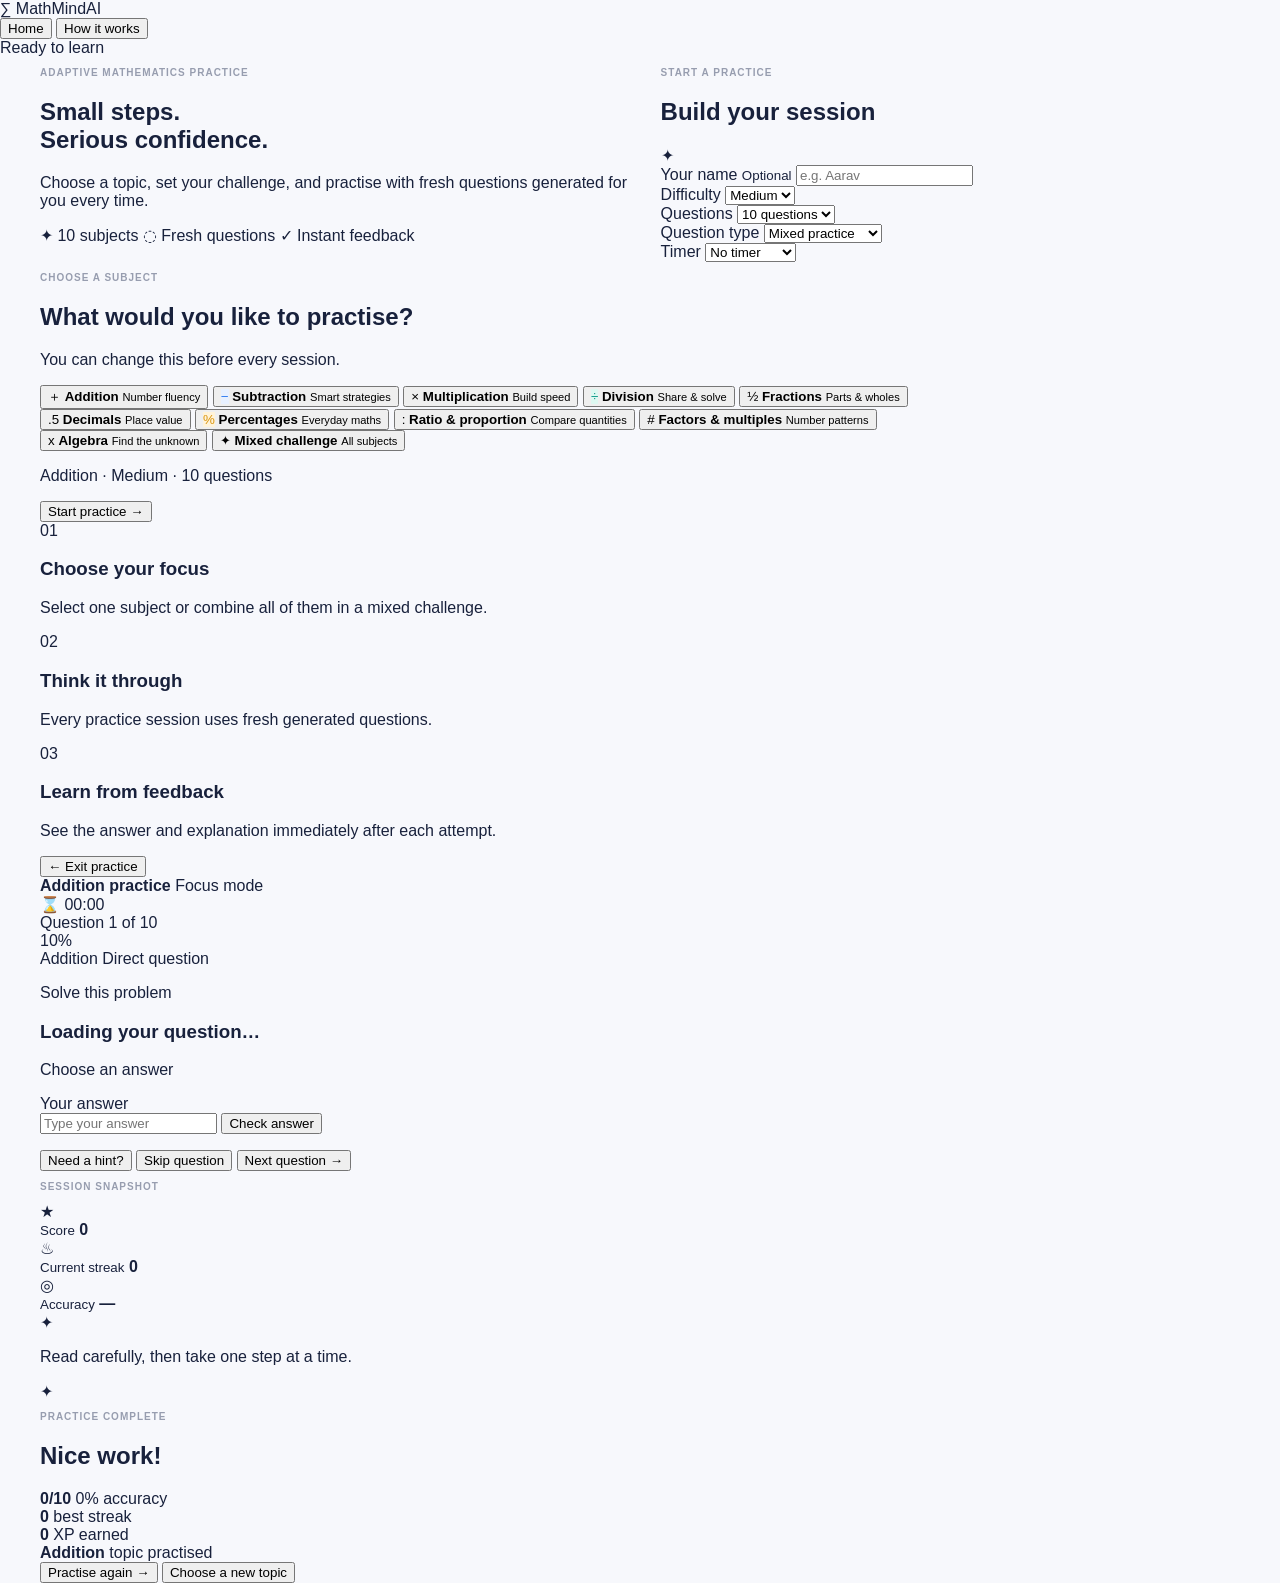
==== commit d6f8e0ab: "Updated the HTML file again" ====
--- a/index.html
+++ b/index.html
@@ -1,400 +1,427 @@
-<!DOCTYPE html>
+<!doctype html>
 <html lang="en">
 <head>
   <meta charset="UTF-8">
   <meta name="viewport" content="width=device-width, initial-scale=1.0">
-  <title>MathMind AI</title>
+  <meta name="description" content="MathMind AI adaptive mathematics practice">
+  <title>MathMind AI | Learn. Think. Solve.</title>
 
   <link rel="preconnect" href="https://fonts.googleapis.com">
   <link rel="preconnect" href="https://fonts.gstatic.com" crossorigin>
+
   <link href="https://fonts.googleapis.com/css2?family=DM+Sans:wght@400;500;600;700&family=Plus+Jakarta+Sans:wght@600;700;800&display=swap" rel="stylesheet">
 
   <link rel="stylesheet" href="style.css">
 </head>
 
 <body>
-  <div class="app">
-
-    <aside class="sidebar" id="sidebar">
-      <div class="logo">
-        <div class="logo-icon">∑</div>
-        MathMind<span>AI</span>
+  <div class="orb orb-one"></div>
+  <div class="orb orb-two"></div>
+
+  <header class="site-header">
+    <a href="#" class="brand" id="brandHome">
+      <span class="brand-mark">∑</span>
+      MathMind<span>AI</span>
+    </a>
+
+    <nav>
+      <button class="nav-button active" data-go-home>Home</button>
+      <button class="nav-button" data-scroll="how-it-works">How it works</button>
+    </nav>
+
+    <div class="header-status">
+      <span class="status-dot"></span>
+      <span id="headerGreeting">Ready to learn</span>
+    </div>
+  </header>
+
+  <main class="app-shell">
+
+    <!-- HOME / TEST SETUP -->
+    <section id="homeScreen" class="screen active">
+
+      <div class="hero-grid">
+        <div class="hero-copy">
+          <p class="eyebrow">Adaptive mathematics practice</p>
+
+          <h1>
+            Small steps.<br>
+            <span>Serious confidence.</span>
+          </h1>
+
+          <p class="hero-text">
+            Choose a topic, set your challenge, and practise with fresh
+            questions generated for you every time.
+          </p>
+
+          <div class="hero-points">
+            <span>✦ 10 subjects</span>
+            <span>◌ Fresh questions</span>
+            <span>✓ Instant feedback</span>
+          </div>
+        </div>
+
+        <form id="setupForm" class="setup-card" novalidate>
+          <div class="setup-heading">
+            <div>
+              <p class="eyebrow">Start a practice</p>
+              <h2>Build your session</h2>
+            </div>
+
+            <span class="setup-icon">✦</span>
+          </div>
+
+          <label class="field-label" for="studentName">
+            Your name <small>Optional</small>
+          </label>
+
+          <input
+            id="studentName"
+            class="field"
+            type="text"
+            maxlength="28"
+            placeholder="e.g. Aarav"
+          >
+
+          <div class="field-row">
+            <div>
+              <label class="field-label" for="difficulty">Difficulty</label>
+
+              <select id="difficulty" class="field">
+                <option value="easy">Easy</option>
+                <option value="medium" selected>Medium</option>
+                <option value="hard">Hard</option>
+              </select>
+            </div>
+
+            <div>
+              <label class="field-label" for="questionCount">Questions</label>
+
+              <select id="questionCount" class="field">
+                <option value="5">5 questions</option>
+                <option value="10" selected>10 questions</option>
+                <option value="15">15 questions</option>
+                <option value="20">20 questions</option>
+              </select>
+            </div>
+          </div>
+
+          <div class="field-row">
+            <div>
+              <label class="field-label" for="category">Question type</label>
+
+              <select id="category" class="field">
+                <option value="mixed" selected>Mixed practice</option>
+                <option value="direct">Direct questions</option>
+                <option value="word">Word problems</option>
+              </select>
+            </div>
+
+            <div>
+              <label class="field-label" for="timerChoice">Timer</label>
+
+              <select id="timerChoice" class="field">
+                <option value="0" selected>No timer</option>
+                <option value="45">45 seconds</option>
+                <option value="60">60 seconds</option>
+              </select>
+            </div>
+          </div>
+        </form>
       </div>
 
-      <p class="nav-title">Workspace</p>
-      <a class="nav-link active" href="#student"><i>▦</i> Dashboard</a>
-      <a class="nav-link" href="#student"><i>⌁</i> Learning journey</a>
-      <a class="nav-link" href="#student"><i>◈</i> Practice zone</a>
-      <a class="nav-link" href="#student"><i>◌</i> Insights</a>
-
-      <p class="nav-title">Support</p>
-      <a class="nav-link" href="#"><i>?</i> Help centre</a>
-      <button class="nav-link" id="themeButton"><i>☼</i> Appearance</button>
-
-      <div class="streak-box">
-        <strong>✦ 7 day streak</strong>
-        <p>Your consistency is building real confidence.</p>
-        <a href="#student">View my journey →</a>
+      <section class="topic-section">
+        <div class="section-head">
+          <div>
+            <p class="eyebrow">Choose a subject</p>
+            <h2>What would you like to practise?</h2>
+          </div>
+
+          <p class="topic-help">You can change this before every session.</p>
+        </div>
+
+        <div
+          id="topicGrid"
+          class="topic-grid"
+          role="radiogroup"
+          aria-label="Choose a maths topic"
+        >
+          <button class="topic-card selected" type="button" data-topic="addition">
+            <span class="topic-icon lavender">＋</span>
+            <b>Addition</b>
+            <small>Number fluency</small>
+          </button>
+
+          <button class="topic-card" type="button" data-topic="subtraction">
+            <span class="topic-icon blue">−</span>
+            <b>Subtraction</b>
+            <small>Smart strategies</small>
+          </button>
+
+          <button class="topic-card" type="button" data-topic="multiplication">
+            <span class="topic-icon orange">×</span>
+            <b>Multiplication</b>
+            <small>Build speed</small>
+          </button>
+
+          <button class="topic-card" type="button" data-topic="division">
+            <span class="topic-icon mint">÷</span>
+            <b>Division</b>
+            <small>Share & solve</small>
+          </button>
+
+          <button class="topic-card" type="button" data-topic="fractions">
+            <span class="topic-icon pink">½</span>
+            <b>Fractions</b>
+            <small>Parts & wholes</small>
+          </button>
+
+          <button class="topic-card" type="button" data-topic="decimals">
+            <span class="topic-icon sky">.5</span>
+            <b>Decimals</b>
+            <small>Place value</small>
+          </button>
+
+          <button class="topic-card" type="button" data-topic="percentages">
+            <span class="topic-icon yellow">%</span>
+            <b>Percentages</b>
+            <small>Everyday maths</small>
+          </button>
+
+          <button class="topic-card" type="button" data-topic="ratio">
+            <span class="topic-icon plum">:</span>
+            <b>Ratio & proportion</b>
+            <small>Compare quantities</small>
+          </button>
+
+          <button class="topic-card" type="button" data-topic="factors">
+            <span class="topic-icon coral">#</span>
+            <b>Factors & multiples</b>
+            <small>Number patterns</small>
+          </button>
+
+          <button class="topic-card" type="button" data-topic="algebra">
+            <span class="topic-icon navy">x</span>
+            <b>Algebra</b>
+            <small>Find the unknown</small>
+          </button>
+
+          <button class="topic-card mixed-topic" type="button" data-topic="mixed">
+            <span class="topic-icon rainbow">✦</span>
+            <b>Mixed challenge</b>
+            <small>All subjects</small>
+          </button>
+        </div>
+
+        <div class="start-row">
+          <p id="selectionText">Addition · Medium · 10 questions</p>
+
+          <button id="startButton" class="primary-button" type="button">
+            Start practice <span>→</span>
+          </button>
+        </div>
+      </section>
+
+      <section id="how-it-works" class="how-grid">
+        <article>
+          <span>01</span>
+          <h3>Choose your focus</h3>
+          <p>Select one subject or combine all of them in a mixed challenge.</p>
+        </article>
+
+        <article>
+          <span>02</span>
+          <h3>Think it through</h3>
+          <p>Every practice session uses fresh generated questions.</p>
+        </article>
+
+        <article>
+          <span>03</span>
+          <h3>Learn from feedback</h3>
+          <p>See the answer and explanation immediately after each attempt.</p>
+        </article>
+      </section>
+    </section>
+
+    <!-- QUIZ SCREEN -->
+    <section id="quizScreen" class="screen" aria-live="polite">
+      <div class="quiz-topbar">
+        <button class="back-button" type="button" data-go-home>
+          ← Exit practice
+        </button>
+
+        <div class="quiz-title">
+          <strong id="quizTopic">Addition practice</strong>
+          <span id="quizStudent">Focus mode</span>
+        </div>
+
+        <div id="timerBox" class="timer hidden">
+          ⌛ <span id="timer">00:00</span>
+        </div>
       </div>
 
-      <div class="profile">
-        <div class="avatar">AP</div>
-        <div>
-          <strong>Aarav Patel</strong>
-          <small>Grade 7 learner</small>
-        </div>
+      <div class="quiz-layout">
+        <section class="question-panel">
+          <div class="question-progress">
+            <div>
+              <span id="questionNumber">Question 1</span>
+              <span id="questionCountText">of 10</span>
+            </div>
+
+            <span id="progressPercent">10%</span>
+          </div>
+
+          <div class="progress-line">
+            <span id="progressFill"></span>
+          </div>
+
+          <div class="question-meta">
+            <span id="questionTopicBadge">Addition</span>
+            <span id="questionCategoryBadge">Direct question</span>
+          </div>
+
+          <p class="prompt-label">Solve this problem</p>
+
+          <h1 id="questionText">Loading your question…</h1>
+
+          <div id="mcqArea" class="answer-area hidden">
+            <p class="answer-label">Choose an answer</p>
+            <div id="options" class="options"></div>
+          </div>
+
+          <div id="textArea" class="answer-area">
+            <label class="answer-label" for="answerInput">Your answer</label>
+
+            <div class="input-row">
+              <input
+                id="answerInput"
+                class="answer-input"
+                autocomplete="off"
+                placeholder="Type your answer"
+              >
+
+              <button id="submitButton" type="button" class="submit-button">
+                Check answer
+              </button>
+            </div>
+          </div>
+
+          <div id="feedback" class="feedback hidden">
+            <span id="feedbackIcon"></span>
+
+            <div>
+              <strong id="feedbackTitle"></strong>
+              <p id="feedbackText"></p>
+            </div>
+          </div>
+
+          <div class="question-actions">
+            <button id="hintButton" class="text-action" type="button">
+              Need a hint?
+            </button>
+
+            <button id="skipButton" class="text-action" type="button">
+              Skip question
+            </button>
+
+            <button id="nextButton" class="next-button hidden" type="button">
+              Next question →
+            </button>
+          </div>
+        </section>
+
+        <aside class="session-panel">
+          <p class="eyebrow">Session snapshot</p>
+
+          <div class="session-stat">
+            <span class="session-icon purple-bg">★</span>
+            <div>
+              <small>Score</small>
+              <strong id="scoreStat">0</strong>
+            </div>
+          </div>
+
+          <div class="session-stat">
+            <span class="session-icon orange-bg">♨</span>
+            <div>
+              <small>Current streak</small>
+              <strong id="streakStat">0</strong>
+            </div>
+          </div>
+
+          <div class="session-stat">
+            <span class="session-icon blue-bg">◎</span>
+            <div>
+              <small>Accuracy</small>
+              <strong id="accuracyStat">—</strong>
+            </div>
+          </div>
+
+          <div class="session-tip">
+            <span>✦</span>
+            <p id="tipText">Read carefully, then take one step at a time.</p>
+          </div>
+        </aside>
       </div>
-    </aside>
-
-    <main>
-      <header class="topbar">
-        <div class="top-left">
-          <button class="menu" id="menuButton">☰</button>
+    </section>
+
+    <!-- RESULT SCREEN -->
+    <section id="resultScreen" class="screen">
+      <div class="result-card">
+        <div class="result-icon">✦</div>
+
+        <p class="eyebrow">Practice complete</p>
+        <h1 id="resultHeadline">Nice work!</h1>
+        <p id="resultMessage" class="result-message"></p>
+
+        <div class="result-score">
+          <strong id="finalScore">0/10</strong>
+          <span id="finalAccuracy">0% accuracy</span>
+        </div>
+
+        <div class="result-stats">
           <div>
-            <p class="date">Wednesday, 12 November</p>
-            <p class="page-name">Learning dashboard</p>
-          </div>
-        </div>
-
-        <div class="user">
-          <button class="notification">♧</button>
-          <div class="avatar">AP</div>
-          Aarav
-        </div>
-      </header>
-
-      <section class="switcher">
-        <div>
-          <p class="eyebrow">Your learning space</p>
-          <h1>A clearer view of every <span>breakthrough.</span></h1>
-        </div>
-
-        <div class="tabs">
-          <button class="tab active" data-view="student">Student</button>
-          <button class="tab" data-view="parent">Parent</button>
-          <button class="tab" data-view="educator">Educator</button>
-        </div>
-      </section>
-
-      <!-- STUDENT VIEW -->
-      <section class="view active" id="student">
-        <div class="welcome">
+            <strong id="finalStreak">0</strong>
+            <span>best streak</span>
+          </div>
+
           <div>
-            <p class="eyebrow">Good afternoon, Aarav ✦</p>
-            <h2>Ready to make today count?</h2>
-            <p class="sub-text">You’re one focused session away from your next level.</p>
-          </div>
-
-          <button class="btn practice-btn">Start a quick practice →</button>
-        </div>
-
-        <div class="hero-grid">
-          <article class="focus-card">
-            <span class="pill">Recommended next</span>
-
-            <div class="lesson">
-              <div class="lesson-icon">∠</div>
-              <div>
-                <p class="tiny">GEOMETRY · 12 MIN</p>
-                <h3>Angles in parallel lines</h3>
-                <p>Turn your growing confidence into fluency with one more challenge.</p>
-              </div>
-            </div>
-
-            <div class="focus-footer">
-              <div class="progress"><span></span></div>
-              <small>68% complete</small>
-              <button>→</button>
-            </div>
-          </article>
-
-          <article class="card streak-card">
-            <div class="card-head">
-              <div>
-                <p class="eyebrow">This week</p>
-                <h3>Keep the momentum</h3>
-              </div>
-              <div class="flame">🔥</div>
-            </div>
-
-            <div class="days">
-              <span class="done">M</span>
-              <span class="done">T</span>
-              <span class="done">W</span>
-              <span class="done">T</span>
-              <span class="today">F</span>
-              <span>S</span>
-              <span>S</span>
-            </div>
-
-            <div class="streak-bottom">
-              <div><strong>7</strong><small>day streak</small></div>
-              <div><strong>1,240</strong><small>XP earned</small></div>
-            </div>
-          </article>
-        </div>
-
-        <div class="stats">
-          <article class="stat-card">
-            <div class="stat-icon blue">◴</div>
-            <div><p>Focused time</p><h3>5h 42m</h3><small>↑ 18% this week</small></div>
-          </article>
-
-          <article class="stat-card">
-            <div class="stat-icon purple">✓</div>
-            <div><p>Questions solved</p><h3>86</h3><small>↑ 12 this week</small></div>
-          </article>
-
-          <article class="stat-card">
-            <div class="stat-icon yellow">◎</div>
-            <div><p>Average accuracy</p><h3>82%</h3><small>↑ 6% this month</small></div>
-          </article>
-
-          <article class="stat-card">
-            <div class="stat-icon mint">✦</div>
-            <div><p>Current level</p><h3>Level 12</h3><small>340 XP to level 13</small></div>
-          </article>
-        </div>
-
-        <div class="content-grid">
-          <article class="card chart-card">
-            <div class="card-head">
-              <div>
-                <p class="eyebrow">Your progress</p>
-                <h2>Learning momentum</h2>
-              </div>
-              <button class="ghost">Last 8 weeks⌄</button>
-            </div>
-
-            <div class="chart">
-              <svg viewBox="0 0 700 205" preserveAspectRatio="none">
-                <defs>
-                  <linearGradient id="chartGradient" x1="0" x2="0" y1="0" y2="1">
-                    <stop offset="0%" stop-color="#705cf5" stop-opacity=".25"/>
-                    <stop offset="100%" stop-color="#705cf5" stop-opacity="0"/>
-                  </linearGradient>
-                </defs>
-
-                <path class="chart-area" d="M0 170 C70 150,85 155,125 139 S190 145,230 118 S300 129,350 92 S410 105,460 70 S550 86,610 43 S655 44,700 20 L700 205 L0 205 Z"/>
-                <path class="chart-line" d="M0 170 C70 150,85 155,125 139 S190 145,230 118 S300 129,350 92 S410 105,460 70 S550 86,610 43 S655 44,700 20"/>
-                <circle class="chart-dot" cx="700" cy="20" r="6"/>
-              </svg>
-
-              <div class="chart-label">82% accuracy</div>
-
-              <div class="months">
-                <span>Sep 23</span>
-                <span>Oct 7</span>
-                <span>Oct 21</span>
-                <span>Nov 4</span>
-                <span>Today</span>
-              </div>
-            </div>
-
-            <p class="chart-note">Your accuracy has improved <strong>30%</strong> since September. Beautiful work.</p>
-          </article>
-
-          <article class="card">
-            <div class="card-head">
-              <div>
-                <p class="eyebrow">Skills snapshot</p>
-                <h2>Topic mastery</h2>
-              </div>
-              <button class="ghost">•••</button>
-            </div>
-
-            <div class="skill">
-              <div><span><i class="dot purple-dot"></i>Algebraic thinking</span><strong>88%</strong></div>
-              <p><span style="width:88%;background:#7964ef"></span></p>
-            </div>
-
-            <div class="skill">
-              <div><span><i class="dot blue-dot"></i>Geometry</span><strong>76%</strong></div>
-              <p><span style="width:76%;background:#4d8ff4"></span></p>
-            </div>
-
-            <div class="skill">
-              <div><span><i class="dot orange-dot"></i>Fractions</span><strong>64%</strong></div>
-              <p><span style="width:64%;background:#f4af50"></span></p>
-            </div>
-
-            <div class="skill">
-              <div><span><i class="dot mint-dot"></i>Data analysis</span><strong>91%</strong></div>
-              <p><span style="width:91%;background:#2dbba8"></span></p>
-            </div>
-
-            <a class="view-link" href="#">See detailed skill map <span>→</span></a>
-          </article>
-        </div>
-      </section>
-
-      <!-- PARENT VIEW -->
-      <section class="view" id="parent">
-        <div class="welcome">
+            <strong id="finalXp">0</strong>
+            <span>XP earned</span>
+          </div>
+
           <div>
-            <p class="eyebrow">Parent overview · Aarav Patel</p>
-            <h2>Progress you can see, support you can give.</h2>
-            <p class="sub-text">A calm weekly view of learning habits and growth.</p>
-          </div>
-
-          <button class="btn">Download weekly report ↗</button>
-        </div>
-
-        <div class="parent-grid">
-          <article class="parent-hero">
-            <div>
-              <span class="pill green-pill">On track</span>
-              <h2>Aarav is building a strong learning rhythm.</h2>
-              <p>He completed four focused sessions this week and is gaining confidence in algebraic reasoning.</p>
-            </div>
-
-            <div class="ring">
-              <strong>82%</strong>
-              <small>average accuracy</small>
-            </div>
-          </article>
-
-          <article class="card time-card">
-            <div class="card-head">
-              <div>
-                <p class="eyebrow">This week</p>
-                <h2>Healthy learning time</h2>
-              </div>
-              <strong class="purple-text">5h 42m</strong>
-            </div>
-
-            <div class="bars">
-              <i style="height:48%"></i>
-              <i style="height:72%"></i>
-              <i style="height:55%"></i>
-              <i style="height:82%"></i>
-              <i class="active-bar" style="height:68%"></i>
-              <i style="height:23%"></i>
-              <i style="height:12%"></i>
-            </div>
-
-            <div class="day-names">
-              <span>M</span><span>T</span><span>W</span><span>T</span><span>F</span><span>S</span><span>S</span>
-            </div>
-          </article>
-        </div>
-
-        <div class="parent-bottom">
-          <article class="card">
-            <div class="card-head">
-              <div>
-                <p class="eyebrow">Where support helps</p>
-                <h2>Learning opportunities</h2>
-              </div>
-              <span class="pill">2 areas</span>
-            </div>
-
-            <div class="opportunity">
-              <b class="pink-icon">½</b>
-              <div>
-                <strong>Fractions & decimals</strong>
-                <p>Needs a little more confidence converting between forms.</p>
-                <a href="#">See a simple activity →</a>
-              </div>
-            </div>
-
-            <div class="opportunity">
-              <b class="blue-icon">∠</b>
-              <div>
-                <strong>Geometry vocabulary</strong>
-                <p>Practise naming angle pairs to reinforce this week’s lesson.</p>
-                <a href="#">See a simple activity →</a>
-              </div>
-            </div>
-          </article>
-
-          <article class="celebration">
-            <span>🏆</span>
-            <p class="eyebrow">Celebrate the effort</p>
-            <h2>“I kept trying even when it was hard.”</h2>
-            <p>Aarav earned the <b>Persistent Problem Solver</b> badge after correcting three tricky questions.</p>
-            <button class="btn">Send a high five ✦</button>
-          </article>
-        </div>
-      </section>
-
-      <!-- EDUCATOR VIEW -->
-      <section class="view" id="educator">
-        <div class="welcome">
-          <div>
-            <p class="eyebrow">Class 7B · Educator insight</p>
-            <h2>See every learner, then know where to act.</h2>
-            <p class="sub-text">A live, actionable view of skill development across the class.</p>
-          </div>
-
-          <button class="btn">Assign targeted practice →</button>
-        </div>
-
-        <div class="teacher-stats">
-          <article><p>Class mastery</p><strong>68%</strong><small>↑ 5.4%</small></article>
-          <article><p>Active learners</p><strong>28 / 31</strong><small>This week</small></article>
-          <article><p>Questions completed</p><strong>486</strong><small>↑ 13%</small></article>
-          <article><p>Need a nudge</p><strong>6</strong><small class="red-text">Prioritise today</small></article>
-        </div>
-
-        <div class="teacher-grid">
-          <article class="card">
-            <div class="card-head">
-              <div>
-                <p class="eyebrow">Student mastery heat map</p>
-                <h2>Skills across your class</h2>
-              </div>
-              <button class="ghost">Last 30 days⌄</button>
-            </div>
-
-            <div class="heatmap">
-              <div></div>
-              <b>Number<br>Sense</b><b>Algebraic<br>Thinking</b><b>Geometry</b>
-              <b>Data<br>Analysis</b><b>Fractions</b><b>Problem<br>Solving</b>
-
-              <strong>Aarav P.</strong><i class="h4"></i><i class="h5"></i><i class="h3"></i><i class="h4"></i><i class="h2"></i><i class="h5"></i>
-              <strong>Mia R.</strong><i class="h3"></i><i class="h4"></i><i class="h5"></i><i class="h3"></i><i class="h2"></i><i class="h4"></i>
-              <strong>Noah S.</strong><i class="h5"></i><i class="h3"></i><i class="h4"></i><i class="h3"></i><i class="h1"></i><i class="h3"></i>
-              <strong>Isha K.</strong><i class="h4"></i><i class="h2"></i><i class="h3"></i><i class="h5"></i><i class="h3"></i><i class="h4"></i>
-              <strong>Liam T.</strong><i class="h2"></i><i class="h3"></i><i class="h2"></i><i class="h4"></i><i class="h5"></i><i class="h3"></i>
-            </div>
-
-            <div class="legend">
-              Needs support <i class="h1"></i><i class="h2"></i><i class="h3"></i><i class="h4"></i><i class="h5"></i> Advanced
-            </div>
-          </article>
-
-          <article class="card">
-            <div class="card-head">
-              <div>
-                <p class="eyebrow">Class performance</p>
-                <h2>Average mastery by skill</h2>
-              </div>
-              <button class="ghost">•••</button>
-            </div>
-
-            <div class="bar-chart">
-              <div><i style="height:63%"></i><span>Number</span></div>
-              <div><i style="height:83%"></i><span>Algebra</span></div>
-              <div><i style="height:58%"></i><span>Geometry</span></div>
-              <div><i style="height:70%"></i><span>Data</span></div>
-              <div><i style="height:49%"></i><span>Fractions</span></div>
-              <div><i style="height:76%"></i><span>Problem</span></div>
-            </div>
-
-            <div class="ai-note">
-              <span>✦</span>
-              <p><b>AI insight:</b> Fractions is the clearest opportunity. A 10-minute targeted warm-up could help 6 learners.</p>
-            </div>
-          </article>
-        </div>
-      </section>
-
-      <footer>MathMind AI · Built with care for curious minds</footer>
-    </main>
-  </div>
-
-  <div class="toast" id="toast">Your personalised practice is ready!</div>
+            <strong id="finalTopic">Addition</strong>
+            <span>topic practised</span>
+          </div>
+        </div>
+
+        <div class="result-actions">
+          <button id="retryButton" class="primary-button" type="button">
+            Practise again →
+          </button>
+
+          <button class="secondary-button" type="button" data-go-home>
+            Choose a new topic
+          </button>
+        </div>
+      </div>
+    </section>
+  </main>
+
+  <div id="toast" class="toast" role="status"></div>
+
+  <!-- Keep your subject question-bank files in this exact order -->
+  <script src="addition.js"></script>
+  <script src="subtraction.js"></script>
+  <script src="multiplication.js"></script>
+  <script src="division.js"></script>
+  <script src="fractions.js"></script>
+  <script src="decimals.js"></script>
+  <script src="percentages.js"></script>
+  <script src="ratio-proportion.js"></script>
+  <script src="factors-multiples.js"></script>
+  <script src="algebra.js"></script>
 
   <script src="dashboard.js"></script>
 </body>
--- a/style.css
+++ b/style.css
@@ -1,2823 +1,1290 @@
-/* ==========================================================
-   MATHMIND AI V2
-   STYLE.CSS
-   PART 1
-==========================================================*/
-
-@import url('https://fonts.googleapis.com/css2?family=Poppins:wght@300;400;500;600;700;800&display=swap');
-
-/* ==========================================================
-   RESET
-==========================================================*/
-
-*{
-    margin:0;
-    padding:0;
-    box-sizing:border-box;
-}
-
-html{
-    scroll-behavior:smooth;
-}
-
-body{
-
-    font-family:'Poppins',sans-serif;
-
-    background:linear-gradient(
-        135deg,
-        #eef4ff,
-        #dbeafe,
-        #edf7ff
+:root {
+    --purple: #705cf5;
+    --purple-dark: #5541d4;
+    --blue: #4d8ff4;
+    --mint: #2dbba8;
+    --ink: #18213c;
+    --muted: #7d8498;
+    --line: #e7e9f1;
+    --bg: #f7f8fc;
+    --card: #ffffff;
+    --shadow: 0 14px 35px rgba(34, 37, 78, 0.07);
+  }
+  
+  * {
+    box-sizing: border-box;
+  }
+  
+  html {
+    scroll-behavior: smooth;
+  }
+  
+  body {
+    margin: 0;
+    color: var(--ink);
+    background: var(--bg);
+    font-family: "DM Sans", sans-serif;
+  }
+  
+  button,
+  a {
+    font-family: inherit;
+  }
+  
+  button {
+    cursor: pointer;
+  }
+  
+  a {
+    color: inherit;
+    text-decoration: none;
+  }
+  
+  .app {
+    display: flex;
+    min-height: 100vh;
+    max-width: 1700px;
+    margin: auto;
+  }
+  
+  /* Sidebar */
+  
+  .sidebar {
+    width: 250px;
+    min-height: 100vh;
+    display: flex;
+    flex-direction: column;
+    padding: 30px 18px;
+    background: rgba(255, 255, 255, 0.9);
+    border-right: 1px solid var(--line);
+  }
+  
+  .logo {
+    display: flex;
+    align-items: center;
+    gap: 10px;
+    padding: 0 10px;
+    font-family: "Plus Jakarta Sans", sans-serif;
+    font-size: 21px;
+    font-weight: 800;
+  }
+  
+  .logo span {
+    color: var(--purple);
+  }
+  
+  .logo-icon {
+    width: 36px;
+    height: 36px;
+    display: grid;
+    place-items: center;
+    color: white;
+    border-radius: 12px;
+    background: linear-gradient(135deg, #927cfb, #5844d7);
+    box-shadow: 0 8px 18px rgba(92, 68, 215, 0.28);
+  }
+  
+  .nav-title,
+  .eyebrow,
+  .tiny {
+    color: #979daf;
+    font-size: 10px;
+    font-weight: 700;
+    letter-spacing: 1px;
+    text-transform: uppercase;
+  }
+  
+  .nav-title {
+    margin: 42px 12px 10px;
+  }
+  
+  .nav-link {
+    width: 100%;
+    display: flex;
+    align-items: center;
+    gap: 12px;
+    padding: 12px 13px;
+    margin-bottom: 5px;
+    color: #72798c;
+    border: none;
+    border-radius: 11px;
+    background: transparent;
+    font-size: 14px;
+    font-weight: 600;
+    text-align: left;
+    transition: 0.2s;
+  }
+  
+  .nav-link:hover,
+  .nav-link.active {
+    color: var(--purple-dark);
+    background: #efedff;
+  }
+  
+  .nav-link i {
+    width: 20px;
+    font-style: normal;
+    text-align: center;
+  }
+  
+  .streak-box {
+    margin: auto 3px 20px;
+    padding: 18px;
+    color: #4d447f;
+    border-radius: 18px;
+    background: linear-gradient(145deg, #eeebff, #f7f4ff);
+  }
+  
+  .streak-box strong {
+    display: block;
+    margin-bottom: 6px;
+  }
+  
+  .streak-box p {
+    margin: 0 0 12px;
+    color: #777293;
+    font-size: 12px;
+    line-height: 1.5;
+  }
+  
+  .streak-box a {
+    color: var(--purple-dark);
+    font-size: 12px;
+    font-weight: 700;
+  }
+  
+  .profile {
+    display: flex;
+    align-items: center;
+    gap: 9px;
+    padding: 13px 5px 0;
+    border-top: 1px solid var(--line);
+  }
+  
+  .avatar {
+    width: 34px;
+    height: 34px;
+    display: grid;
+    place-items: center;
+    flex-shrink: 0;
+    color: #604bd4;
+    border-radius: 50%;
+    background: #e9e5ff;
+    font-size: 11px;
+    font-weight: 800;
+  }
+  
+  .profile strong,
+  .profile small {
+    display: block;
+  }
+  
+  .profile strong {
+    font-size: 12px;
+  }
+  
+  .profile small {
+    margin-top: 2px;
+    color: var(--muted);
+    font-size: 10px;
+  }
+  
+  /* Main */
+  
+  main {
+    width: calc(100% - 250px);
+    padding: 0 40px;
+  }
+  
+  .topbar,
+  .top-left,
+  .user,
+  .switcher,
+  .welcome,
+  .card-head,
+  .focus-footer,
+  .skill > div {
+    display: flex;
+    align-items: center;
+  }
+  
+  .topbar {
+    height: 80px;
+    justify-content: space-between;
+    border-bottom: 1px solid var(--line);
+  }
+  
+  .top-left,
+  .user {
+    gap: 12px;
+  }
+  
+  .date,
+  .page-name,
+  .sub-text,
+  .chart-note {
+    margin: 0;
+  }
+  
+  .date {
+    color: var(--muted);
+    font-size: 11px;
+  }
+  
+  .page-name {
+    margin-top: 4px;
+    font-family: "Plus Jakarta Sans", sans-serif;
+    font-size: 14px;
+    font-weight: 700;
+  }
+  
+  .user {
+    font-size: 13px;
+    font-weight: 700;
+  }
+  
+  .notification,
+  .menu {
+    width: 35px;
+    height: 35px;
+    color: var(--muted);
+    border: 1px solid var(--line);
+    border-radius: 10px;
+    background: white;
+  }
+  
+  .menu {
+    display: none;
+  }
+  
+  .switcher {
+    align-items: end;
+    justify-content: space-between;
+    gap: 20px;
+    padding: 38px 0 26px;
+  }
+  
+  .switcher h1,
+  .welcome h2,
+  .card h2,
+  .parent-hero h2,
+  .celebration h2 {
+    font-family: "Plus Jakarta Sans", sans-serif;
+  }
+  
+  .switcher h1 {
+    max-width: 650px;
+    margin: 7px 0 0;
+    font-size: clamp(26px, 3vw, 36px);
+    letter-spacing: -1.4px;
+  }
+  
+  .switcher h1 span {
+    color: var(--purple);
+  }
+  
+  .tabs {
+    display: flex;
+    padding: 4px;
+    border-radius: 12px;
+    background: #ebedf5;
+  }
+  
+  .tab {
+    padding: 9px 14px;
+    color: #737b90;
+    border: none;
+    border-radius: 9px;
+    background: transparent;
+    font-size: 12px;
+    font-weight: 700;
+  }
+  
+  .tab.active {
+    color: var(--purple-dark);
+    background: white;
+    box-shadow: 0 2px 8px rgba(42, 38, 91, 0.1);
+  }
+  
+  .view {
+    display: none;
+    padding-bottom: 45px;
+  }
+  
+  .view.active {
+    display: block;
+  }
+  
+  .welcome {
+    align-items: end;
+    justify-content: space-between;
+    gap: 20px;
+    margin-bottom: 23px;
+  }
+  
+  .welcome h2 {
+    margin: 7px 0 0;
+    font-size: 27px;
+    letter-spacing: -1px;
+  }
+  
+  .sub-text {
+    margin-top: 7px;
+    color: var(--muted);
+  }
+  
+  .btn {
+    padding: 13px 17px;
+    color: white;
+    border: none;
+    border-radius: 11px;
+    background: linear-gradient(135deg, #806af7, #5944d8);
+    box-shadow: 0 9px 18px rgba(88, 67, 216, 0.24);
+    font-size: 12px;
+    font-weight: 700;
+    transition: transform 0.2s;
+  }
+  
+  .btn:hover {
+    transform: translateY(-2px);
+  }
+  
+  /* Student */
+  
+  .hero-grid,
+  .content-grid,
+  .parent-grid,
+  .parent-bottom,
+  .teacher-grid {
+    display: grid;
+    gap: 20px;
+  }
+  
+  .hero-grid {
+    grid-template-columns: 1.55fr 0.85fr;
+  }
+  
+  .focus-card {
+    position: relative;
+    min-height: 215px;
+    padding: 23px;
+    overflow: hidden;
+    color: white;
+    border-radius: 22px;
+    background: linear-gradient(125deg, #7c68f5, #5944dc);
+    box-shadow: 0 18px 30px rgba(80, 62, 203, 0.24);
+  }
+  
+  .focus-card::after {
+    content: "";
+    position: absolute;
+    right: -35px;
+    bottom: -45px;
+    width: 190px;
+    height: 190px;
+    border: 30px solid rgba(255, 255, 255, 0.12);
+    border-radius: 50%;
+  }
+  
+  .pill {
+    display: inline-block;
+    padding: 6px 9px;
+    color: #5a47d4;
+    border-radius: 30px;
+    background: white;
+    font-size: 10px;
+    font-weight: 700;
+  }
+  
+  .green-pill {
+    color: #118473;
+    background: #dcfaf2;
+  }
+  
+  .lesson {
+    display: flex;
+    align-items: center;
+    gap: 15px;
+    margin-top: 24px;
+  }
+  
+  .lesson-icon {
+    width: 58px;
+    height: 58px;
+    display: grid;
+    place-items: center;
+    flex-shrink: 0;
+    color: #5c48d6;
+    border-radius: 16px;
+    background: white;
+    font-family: Georgia, serif;
+    font-size: 29px;
+    font-weight: bold;
+  }
+  
+  .lesson .tiny {
+    margin: 0;
+    color: #ddd7ff;
+  }
+  
+  .lesson h3 {
+    margin: 3px 0 6px;
+    font-family: "Plus Jakarta Sans", sans-serif;
+    font-size: 19px;
+  }
+  
+  .lesson p:last-child {
+    max-width: 410px;
+    margin: 0;
+    color: #e8e3ff;
+    font-size: 12px;
+    line-height: 1.5;
+  }
+  
+  .focus-footer {
+    position: relative;
+    z-index: 1;
+    gap: 10px;
+    margin-top: 23px;
+  }
+  
+  .progress {
+    flex: 1;
+    height: 6px;
+    overflow: hidden;
+    border-radius: 10px;
+    background: rgba(255, 255, 255, 0.25);
+  }
+  
+  .progress span {
+    display: block;
+    width: 68%;
+    height: 100%;
+    border-radius: inherit;
+    background: #b9f2e2;
+  }
+  
+  .focus-footer small {
+    font-size: 10px;
+    white-space: nowrap;
+  }
+  
+  .focus-footer button {
+    width: 30px;
+    height: 30px;
+    color: #5640d5;
+    border: none;
+    border-radius: 50%;
+    background: white;
+    font-size: 16px;
+  }
+  
+  .card,
+  .stat-card,
+  .teacher-stats article {
+    border: 1px solid var(--line);
+    background: var(--card);
+    box-shadow: var(--shadow);
+  }
+  
+  .card {
+    padding: 22px;
+    border-radius: 22px;
+  }
+  
+  .card-head {
+    justify-content: space-between;
+    gap: 10px;
+  }
+  
+  .card h2,
+  .card h3 {
+    margin: 5px 0 0;
+    font-size: 17px;
+    letter-spacing: -0.5px;
+  }
+  
+  .flame {
+    width: 37px;
+    height: 37px;
+    display: grid;
+    place-items: center;
+    border-radius: 12px;
+    background: #fff2da;
+    font-size: 21px;
+  }
+  
+  .days {
+    display: flex;
+    justify-content: space-between;
+    margin: 27px 0 19px;
+  }
+  
+  .days span {
+    width: 28px;
+    height: 28px;
+    display: grid;
+    place-items: center;
+    color: #9ca2b4;
+    border-radius: 50%;
+    font-size: 10px;
+    font-weight: 700;
+  }
+  
+  .days .done {
+    color: white;
+    background: var(--purple);
+  }
+  
+  .days .today {
+    color: var(--purple-dark);
+    border: 2px solid var(--purple);
+    background: #f1efff;
+  }
+  
+  .streak-bottom {
+    display: flex;
+    gap: 36px;
+    padding-top: 14px;
+    border-top: 1px solid var(--line);
+  }
+  
+  .streak-bottom strong,
+  .streak-bottom small {
+    display: block;
+  }
+  
+  .streak-bottom strong {
+    font-size: 17px;
+  }
+  
+  .streak-bottom small {
+    color: var(--muted);
+    font-size: 10px;
+  }
+  
+  .stats,
+  .teacher-stats {
+    display: grid;
+    grid-template-columns: repeat(4, 1fr);
+    gap: 15px;
+  }
+  
+  .stats {
+    margin: 20px 0;
+  }
+  
+  .stat-card {
+    display: flex;
+    align-items: center;
+    gap: 11px;
+    padding: 16px;
+    border-radius: 16px;
+  }
+  
+  .stat-icon {
+    width: 38px;
+    height: 38px;
+    display: grid;
+    place-items: center;
+    flex-shrink: 0;
+    border-radius: 12px;
+    font-size: 17px;
+    font-weight: bold;
+  }
+  
+  .blue { color: #337df0; background: #e7f0ff; }
+  .purple { color: #735df0; background: #eeeaff; }
+  .yellow { color: #d9940d; background: #fff3d9; }
+  .mint { color: #119887; background: #ddf8f1; }
+  
+  .stat-card p,
+  .stat-card h3,
+  .stat-card small {
+    margin: 0;
+  }
+  
+  .stat-card p {
+    color: var(--muted);
+    font-size: 10px;
+  }
+  
+  .stat-card h3 {
+    margin: 3px 0;
+    font-size: 18px;
+  }
+  
+  .stat-card small,
+  .teacher-stats small {
+    color: #18a98d;
+    font-size: 9px;
+    font-weight: 700;
+  }
+  
+  .content-grid {
+    grid-template-columns: 1.45fr 0.85fr;
+  }
+  
+  .ghost {
+    color: #777f92;
+    border: none;
+    background: transparent;
+    font-size: 11px;
+    font-weight: 700;
+  }
+  
+  .chart {
+    position: relative;
+    height: 230px;
+    margin-top: 22px;
+    border-bottom: 1px solid var(--line);
+    background: repeating-linear-gradient(
+      to bottom,
+      transparent 0,
+      transparent 55px,
+      #edf0f5 56px
     );
-
-    min-height:100vh;
-
-    overflow-x:hidden;
-
-    color:#1e293b;
-
-}
-
-/* ==========================================================
-   VARIABLES
-==========================================================*/
-
-:root{
-
-    --primary:#2563eb;
-
-    --primary-dark:#1d4ed8;
-
-    --secondary:#7c3aed;
-
-    --success:#10b981;
-
-    --danger:#ef4444;
-
-    --warning:#f59e0b;
-
-    --light:#ffffff;
-
-    --grey:#f1f5f9;
-
-    --dark:#1e293b;
-
-    --text:#475569;
-
-    --shadow:0 20px 60px rgba(0,0,0,.12);
-
-    --radius:22px;
-
-}
-
-/* ==========================================================
-   BACKGROUND
-==========================================================*/
-
-.background-blur{
-
-    position:fixed;
-
-    border-radius:50%;
-
-    filter:blur(120px);
-
-    z-index:-10;
-
-    opacity:.45;
-
-    animation:floatBlob 15s infinite alternate;
-
-}
-
-.blur1{
-
-    width:350px;
-
-    height:350px;
-
-    background:#60a5fa;
-
-    top:-120px;
-
-    left:-80px;
-
-}
-
-.blur2{
-
-    width:450px;
-
-    height:450px;
-
-    background:#818cf8;
-
-    right:-150px;
-
-    top:150px;
-
-}
-
-.blur3{
-
-    width:350px;
-
-    height:350px;
-
-    background:#34d399;
-
-    bottom:-100px;
-
-    left:35%;
-
-}
-
-@keyframes floatBlob{
-
-0%{
-
-transform:translateY(0) translateX(0);
-
-}
-
-100%{
-
-transform:translateY(50px) translateX(40px);
-
-}
-
-}
-
-/* ==========================================================
-   APP
-==========================================================*/
-
-.app{
-
-    width:min(1400px,95%);
-
-    margin:auto;
-
-    padding:30px 0 80px;
-
-}
-
-/* ==========================================================
-   HEADER
-==========================================================*/
-
-.header{
-
-    display:flex;
-
-    justify-content:space-between;
-
-    align-items:center;
-
-    margin-bottom:40px;
-
-    background:rgba(255,255,255,.65);
-
-    backdrop-filter:blur(20px);
-
-    border-radius:25px;
-
-    padding:20px 35px;
-
-    box-shadow:var(--shadow);
-
-}
-
-.logo-section{
-
-    display:flex;
-
-    align-items:center;
-
-    gap:18px;
-
-}
-
-.logo-circle{
-
-    width:70px;
-
-    height:70px;
-
-    border-radius:50%;
-
-    display:flex;
-
-    justify-content:center;
-
-    align-items:center;
-
-    font-size:34px;
-
-    background:linear-gradient(
-        135deg,
-        #2563eb,
-        #7c3aed
+  }
+  
+  .chart svg {
+    position: absolute;
+    width: 100%;
+    height: 205px;
+    overflow: visible;
+  }
+  
+  .chart-line {
+    fill: none;
+    stroke: #705cf5;
+    stroke-width: 4;
+    stroke-linecap: round;
+  }
+  
+  .chart-area {
+    fill: url(#chartGradient);
+  }
+  
+  .chart-dot {
+    fill: white;
+    stroke: #705cf5;
+    stroke-width: 4;
+  }
+  
+  .chart-label {
+    position: absolute;
+    top: -12px;
+    right: 0;
+    padding: 7px 9px;
+    color: white;
+    border-radius: 8px;
+    background: #5541c8;
+    font-size: 10px;
+    font-weight: 700;
+  }
+  
+  .months {
+    position: absolute;
+    right: 0;
+    bottom: 8px;
+    left: 0;
+    display: flex;
+    justify-content: space-between;
+    color: #9ba2b2;
+    font-size: 9px;
+  }
+  
+  .chart-note {
+    margin-top: 14px;
+    color: var(--muted);
+    font-size: 11px;
+  }
+  
+  .chart-note strong {
+    color: var(--ink);
+  }
+  
+  .skill {
+    margin: 22px 0;
+  }
+  
+  .skill > div {
+    justify-content: space-between;
+    margin-bottom: 7px;
+    font-size: 11px;
+    font-weight: 700;
+  }
+  
+  .skill > div span {
+    display: flex;
+    align-items: center;
+    color: #596176;
+  }
+  
+  .dot {
+    width: 8px;
+    height: 8px;
+    margin-right: 7px;
+    border-radius: 50%;
+  }
+  
+  .purple-dot { background: #7964ef; }
+  .blue-dot { background: #4d8ff4; }
+  .orange-dot { background: #f4af50; }
+  .mint-dot { background: #2dbba8; }
+  
+  .skill p {
+    height: 7px;
+    margin: 0;
+    overflow: hidden;
+    border-radius: 10px;
+    background: #edf0f5;
+  }
+  
+  .skill p span {
+    display: block;
+    height: 100%;
+    border-radius: inherit;
+  }
+  
+  .view-link {
+    display: flex;
+    justify-content: space-between;
+    padding-top: 15px;
+    color: var(--purple-dark);
+    border-top: 1px solid var(--line);
+    font-size: 11px;
+    font-weight: 700;
+  }
+  
+  /* Parent */
+  
+  .parent-grid {
+    grid-template-columns: 1.3fr 0.7fr;
+  }
+  
+  .parent-hero {
+    display: flex;
+    justify-content: space-between;
+    gap: 20px;
+    padding: 29px;
+    border-radius: 22px;
+    background: linear-gradient(130deg, #ece9ff, #e2f8f1);
+  }
+  
+  .parent-hero h2 {
+    max-width: 510px;
+    margin: 16px 0 8px;
+    color: #34336d;
+    font-size: 22px;
+    line-height: 1.35;
+  }
+  
+  .parent-hero p {
+    max-width: 530px;
+    margin: 0;
+    color: #737692;
+    font-size: 12px;
+    line-height: 1.6;
+  }
+  
+  .ring {
+    width: 125px;
+    height: 125px;
+    display: grid;
+    place-content: center;
+    flex-shrink: 0;
+    text-align: center;
+    border-radius: 50%;
+    background: conic-gradient(var(--purple) 0deg 295deg, #d9d5f0 295deg 360deg);
+    position: relative;
+  }
+  
+  .ring::before {
+    content: "";
+    position: absolute;
+    inset: 9px;
+    border-radius: 50%;
+    background: #edf3f4;
+  }
+  
+  .ring strong,
+  .ring small {
+    position: relative;
+  }
+  
+  .ring strong {
+    font-size: 25px;
+  }
+  
+  .ring small {
+    color: var(--muted);
+    font-size: 9px;
+  }
+  
+  .purple-text {
+    color: var(--purple-dark);
+    font-size: 12px;
+  }
+  
+  .bars {
+    height: 110px;
+    display: flex;
+    align-items: end;
+    justify-content: space-around;
+    gap: 8px;
+    margin-top: 18px;
+    border-bottom: 1px solid var(--line);
+  }
+  
+  .bars i {
+    display: block;
+    width: 19px;
+    border-radius: 7px 7px 0 0;
+    background: #d8d2fb;
+  }
+  
+  .bars .active-bar {
+    background: var(--purple);
+  }
+  
+  .day-names {
+    display: flex;
+    justify-content: space-around;
+    margin-top: 7px;
+    color: var(--muted);
+    font-size: 10px;
+  }
+  
+  .parent-bottom {
+    grid-template-columns: 1.25fr 0.75fr;
+    margin-top: 20px;
+  }
+  
+  .opportunity {
+    display: flex;
+    gap: 13px;
+    padding: 16px 0;
+  }
+  
+  .opportunity + .opportunity {
+    border-top: 1px solid var(--line);
+  }
+  
+  .opportunity > b {
+    width: 37px;
+    height: 37px;
+    display: grid;
+    place-items: center;
+    flex-shrink: 0;
+    border-radius: 11px;
+    font-family: Georgia, serif;
+    font-size: 18px;
+  }
+  
+  .pink-icon {
+    color: #e26e97;
+    background: #fdeaf0;
+  }
+  
+  .blue-icon {
+    color: #3e83ed;
+    background: #e8f1ff;
+  }
+  
+  .opportunity strong {
+    font-size: 12px;
+  }
+  
+  .opportunity p {
+    margin: 4px 0 7px;
+    color: var(--muted);
+    font-size: 11px;
+  }
+  
+  .opportunity a {
+    color: var(--purple-dark);
+    font-size: 10px;
+    font-weight: 700;
+  }
+  
+  .celebration {
+    padding: 24px;
+    border-radius: 22px;
+    background: linear-gradient(145deg, #fffaf0, #fff3d7);
+  }
+  
+  .celebration > span {
+    float: right;
+    font-size: 41px;
+  }
+  
+  .celebration h2 {
+    margin: 7px 0;
+    font-size: 20px;
+    line-height: 1.4;
+  }
+  
+  .celebration p:not(.eyebrow) {
+    color: #716b5c;
+    font-size: 11px;
+    line-height: 1.6;
+  }
+  
+  /* Educator */
+  
+  .teacher-stats {
+    margin-bottom: 20px;
+  }
+  
+  .teacher-stats article {
+    padding: 17px;
+    border-radius: 16px;
+  }
+  
+  .teacher-stats p,
+  .teacher-stats strong,
+  .teacher-stats small {
+    display: block;
+    margin: 0;
+  }
+  
+  .teacher-stats p {
+    color: var(--muted);
+    font-size: 10px;
+  }
+  
+  .teacher-stats strong {
+    margin: 5px 0 3px;
+    font-family: "Plus Jakarta Sans", sans-serif;
+    font-size: 21px;
+  }
+  
+  .teacher-stats small {
+    color: var(--muted);
+  }
+  
+  .red-text {
+    color: #e66776 !important;
+  }
+  
+  .teacher-grid {
+    grid-template-columns: 1.35fr 0.85fr;
+  }
+  
+  .heatmap {
+    display: grid;
+    grid-template-columns: 84px repeat(6, 1fr);
+    gap: 5px;
+    align-items: center;
+    margin-top: 20px;
+  }
+  
+  .heatmap b {
+    min-height: 28px;
+    color: #6f7790;
+    font-size: 8px;
+    line-height: 1.2;
+    text-align: center;
+  }
+  
+  .heatmap strong {
+    color: #6c7488;
+    font-size: 10px;
+  }
+  
+  .heatmap i {
+    display: block;
+    height: 30px;
+    border-radius: 5px;
+  }
+  
+  .h1 { background: #9a70eb; }
+  .h2 { background: #c0aff2; }
+  .h3 { background: #b7cef8; }
+  .h4 { background: #75adee; }
+  .h5 { background: #38c3b5; }
+  
+  .legend {
+    display: flex;
+    justify-content: center;
+    align-items: center;
+    gap: 6px;
+    margin-top: 17px;
+    color: var(--muted);
+    font-size: 9px;
+  }
+  
+  .legend i {
+    width: 15px;
+    height: 5px;
+    border-radius: 3px;
+  }
+  
+  .bar-chart {
+    height: 220px;
+    display: flex;
+    align-items: end;
+    justify-content: space-around;
+    gap: 12px;
+    margin-top: 20px;
+    border-bottom: 1px solid var(--line);
+    background: repeating-linear-gradient(
+      to bottom,
+      transparent 0,
+      transparent 52px,
+      #edf0f5 53px
     );
-
-    color:white;
-
-    box-shadow:0 12px 30px rgba(37,99,235,.35);
-
-}
-
-.logo-section h1{
-
-    font-size:34px;
-
-    font-weight:800;
-
-    color:var(--dark);
-
-}
-
-.logo-section p{
-
-    color:#64748b;
-
-    margin-top:2px;
-
-}
-
-.nav{
-
-    display:flex;
-
-    gap:30px;
-
-}
-
-.nav a{
-
-    text-decoration:none;
-
-    color:#334155;
-
-    font-weight:600;
-
-    transition:.3s;
-
-    position:relative;
-
-}
-
-.nav a:hover{
-
-    color:var(--primary);
-
-}
-
-.nav a::after{
-
-    content:"";
-
-    position:absolute;
-
-    bottom:-6px;
-
-    left:0;
-
-    width:0;
-
-    height:3px;
-
-    background:var(--primary);
-
-    transition:.3s;
-
-    border-radius:10px;
-
-}
-
-.nav a:hover::after{
-
-    width:100%;
-
-}
-
-/* ==========================================================
-   HERO
-==========================================================*/
-
-.hero{
-
-    display:grid;
-
-    grid-template-columns:1.2fr .9fr;
-
-    gap:60px;
-
-    align-items:center;
-
-    margin-top:20px;
-
-}
-
-.hero-left h1{
-
-    font-size:58px;
-
-    line-height:1.15;
-
-    margin:25px 0;
-
-    font-weight:800;
-
-}
-
-.hero-left h1 span{
-
-    color:var(--primary);
-
-}
-
-.hero-left p{
-
-    color:#64748b;
-
-    line-height:1.8;
-
-    font-size:18px;
-
-}
-
-.hero-badge{
-
-    display:inline-block;
-
-    background:#dbeafe;
-
-    color:#1d4ed8;
-
-    padding:10px 18px;
-
-    border-radius:40px;
-
-    font-weight:700;
-
-    font-size:14px;
-
-}
-
-/* ==========================================================
-   FEATURES
-==========================================================*/
-
-.hero-features{
-
-    display:grid;
-
-    grid-template-columns:repeat(2,1fr);
-
-    gap:18px;
-
-    margin-top:40px;
-
-}
-
-.feature-card{
-
-    background:rgba(255,255,255,.75);
-
-    backdrop-filter:blur(20px);
-
-    border-radius:18px;
-
-    padding:18px;
-
-    display:flex;
-
-    gap:15px;
-
-    align-items:center;
-
-    box-shadow:0 12px 35px rgba(0,0,0,.08);
-
-    transition:.35s;
-
-}
-
-.feature-card div{
-
-    width:50px;
-
-    height:50px;
-
-    border-radius:15px;
-
-    display:flex;
-
-    justify-content:center;
-
-    align-items:center;
-
-    background:linear-gradient(
-        135deg,
-        #2563eb,
-        #7c3aed
+  }
+  
+  .bar-chart > div {
+    height: 100%;
+    display: flex;
+    flex: 1;
+    flex-direction: column;
+    align-items: center;
+    justify-content: end;
+    gap: 7px;
+  }
+  
+  .bar-chart i {
+    display: block;
+    width: min(30px, 100%);
+    min-height: 15px;
+    border-radius: 7px 7px 0 0;
+    background: linear-gradient(#806bf6, #5a46dc);
+  }
+  
+  .bar-chart > div:nth-child(2) i,
+  .bar-chart > div:nth-child(5) i {
+    background: linear-gradient(#4e92f6, #2b75e7);
+  }
+  
+  .bar-chart > div:nth-child(3) i {
+    background: linear-gradient(#f4ba62, #e99a37);
+  }
+  
+  .bar-chart > div:nth-child(4) i,
+  .bar-chart > div:nth-child(6) i {
+    background: linear-gradient(#48c8b9, #1eae9f);
+  }
+  
+  .bar-chart span {
+    height: 18px;
+    color: var(--muted);
+    font-size: 8px;
+    text-align: center;
+  }
+  
+  .ai-note {
+    display: flex;
+    gap: 9px;
+    margin-top: 16px;
+    padding: 11px;
+    color: #626a7d;
+    border-radius: 10px;
+    background: #f3f1ff;
+    font-size: 10px;
+    line-height: 1.5;
+  }
+  
+  .ai-note span {
+    color: var(--purple);
+    font-size: 17px;
+  }
+  
+  .ai-note p {
+    margin: 0;
+  }
+  
+  .ai-note b {
+    color: var(--purple-dark);
+  }
+  
+  footer {
+    padding: 20px 0;
+    color: #a5aabb;
+    border-top: 1px solid var(--line);
+    font-size: 10px;
+    text-align: center;
+  }
+  
+  /* Toast */
+  
+  .toast {
+    position: fixed;
+    right: 22px;
+    bottom: 22px;
+    z-index: 10;
+    padding: 13px 16px;
+    color: white;
+    border-radius: 10px;
+    background: #273352;
+    box-shadow: 0 12px 28px rgba(24, 31, 60, 0.2);
+    font-size: 12px;
+    font-weight: 700;
+    opacity: 0;
+    transform: translateY(15px);
+    transition: 0.25s;
+    pointer-events: none;
+  }
+  
+  .toast.show {
+    opacity: 1;
+    transform: translateY(0);
+  }
+  
+  /* Dark mode */
+  
+  body.dark {
+    --ink: #eef0fb;
+    --muted: #aeb5c8;
+    --line: #393d50;
+    --bg: #1c1f2d;
+    --card: #262a3a;
+  }
+  
+  body.dark .sidebar,
+  body.dark .notification,
+  body.dark .menu {
+    background: #252938;
+  }
+  
+  body.dark .tabs {
+    background: #343849;
+  }
+  
+  body.dark .tab.active {
+    color: #d5ceff;
+    background: #45495e;
+  }
+  
+  body.dark .nav-link:hover,
+  body.dark .nav-link.active {
+    background: #393553;
+  }
+  
+  body.dark .chart,
+  body.dark .bar-chart {
+    background: repeating-linear-gradient(
+      to bottom,
+      transparent 0,
+      transparent 55px,
+      #383d50 56px
     );
-
-    color:white;
-
-    font-size:24px;
-
-}
-
-.feature-card span{
-
-    font-weight:700;
-
-}
-
-.feature-card:hover{
-
-    transform:translateY(-8px);
-
-}
-
-/* ==========================================================
-   WELCOME CARD
-==========================================================*/
-
-.welcome-card{
-
-    background:rgba(255,255,255,.72);
-
-    backdrop-filter:blur(25px);
-
-    border-radius:28px;
-
-    padding:35px;
-
-    box-shadow:0 25px 60px rgba(0,0,0,.10);
-
-}
-
-.welcome-card h2{
-
-    text-align:center;
-
-    font-size:30px;
-
-    margin-bottom:10px;
-
-}
-
-.welcome-card p{
-
-    color:#64748b;
-
-    text-align:center;
-
-    margin-bottom:25px;
-
-}
-
-/* ==========================================================
-   END PART 1
-==========================================================*/
-/* ==========================================================
-   PART 2
-   FORMS • BUTTONS • HOME SCREEN • PREVIEW CARDS
-==========================================================*/
-
-
-/* ===========================
-   FORM GROUP
-=========================== */
-
-.form-group{
-
-    display:flex;
-
-    flex-direction:column;
-
-    margin-bottom:22px;
-
-}
-
-.form-group label{
-
-    font-size:15px;
-
-    font-weight:600;
-
-    color:var(--dark);
-
-    margin-bottom:8px;
-
-}
-
-.form-group input,
-.form-group select{
-
-    width:100%;
-
-    padding:15px 18px;
-
-    border:none;
-
-    outline:none;
-
-    border-radius:15px;
-
-    background:white;
-
-    font-size:16px;
-
-    transition:.3s;
-
-    box-shadow:0 6px 18px rgba(0,0,0,.08);
-
-}
-
-.form-group input:focus,
-.form-group select:focus{
-
-    border:2px solid var(--primary);
-
-    transform:scale(1.02);
-
-    box-shadow:0 12px 28px rgba(37,99,235,.25);
-
-}
-
-/* ===========================
-   BUTTONS
-=========================== */
-
-.primary-btn,
-.start-btn{
-
-    width:100%;
-
-    border:none;
-
-    cursor:pointer;
-
-    padding:17px;
-
-    border-radius:16px;
-
-    background:linear-gradient(
-        135deg,
-        var(--primary),
-        var(--secondary)
-    );
-
-    color:white;
-
-    font-size:17px;
-
-    font-weight:700;
-
-    transition:.35s;
-
-    margin-top:12px;
-
-    box-shadow:0 15px 35px rgba(37,99,235,.35);
-
-}
-
-.primary-btn:hover,
-.start-btn:hover{
-
-    transform:translateY(-4px);
-
-    box-shadow:0 25px 45px rgba(37,99,235,.45);
-
-}
-
-.secondary-btn{
-
-    border:none;
-
-    cursor:pointer;
-
-    padding:14px 22px;
-
-    border-radius:15px;
-
-    background:white;
-
-    font-weight:700;
-
-    color:var(--primary);
-
-    transition:.3s;
-
-    box-shadow:0 8px 20px rgba(0,0,0,.08);
-
-}
-
-.secondary-btn:hover{
-
-    background:var(--primary);
-
-    color:white;
-
-}
-
-.danger-btn{
-
-    border:none;
-
-    cursor:pointer;
-
-    padding:14px 22px;
-
-    border-radius:15px;
-
-    background:#ef4444;
-
-    color:white;
-
-    font-weight:700;
-
-    transition:.3s;
-
-}
-
-.danger-btn:hover{
-
-    transform:translateY(-3px);
-
-    background:#dc2626;
-
-}
-
-/* ===========================
-   CHALLENGE BOX
-=========================== */
-
-.challenge-box{
-
-    background:linear-gradient(
-        135deg,
-        #dbeafe,
-        #ede9fe
-    );
-
-    border-left:6px solid var(--primary);
-
-    padding:18px;
-
-    border-radius:16px;
-
-    margin-bottom:22px;
-
-}
-
-.challenge-box h3{
-
-    margin-bottom:12px;
-
-    color:var(--primary);
-
-}
-
-.challenge-box ul{
-
-    padding-left:20px;
-
-}
-
-.challenge-box li{
-
-    margin:8px 0;
-
-    color:#475569;
-
-}
-
-/* ===========================
-   PREVIEW STATS
-=========================== */
-
-.stats-preview{
-
-    margin-top:70px;
-
-    display:grid;
-
-    grid-template-columns:repeat(4,1fr);
-
-    gap:25px;
-
-}
-
-.preview-card{
-
-    background:rgba(255,255,255,.72);
-
-    backdrop-filter:blur(18px);
-
-    border-radius:22px;
-
-    padding:35px;
-
-    text-align:center;
-
-    transition:.35s;
-
-    box-shadow:0 15px 35px rgba(0,0,0,.08);
-
-}
-
-.preview-card h2{
-
-    font-size:42px;
-
-    color:var(--primary);
-
-    margin-bottom:10px;
-
-}
-
-.preview-card p{
-
-    color:#64748b;
-
-    font-weight:600;
-
-}
-
-.preview-card:hover{
-
-    transform:translateY(-8px);
-
-}
-
-/* ===========================
-   SCREEN
-=========================== */
-
-.screen{
-
-    animation:fadeScreen .5s ease;
-
-}
-
-.hidden{
-
-    display:none !important;
-
-}
-
-.active{
-
-    display:block;
-
-}
-
-@keyframes fadeScreen{
-
-from{
-
-opacity:0;
-
-transform:translateY(20px);
-
-}
-
-to{
-
-opacity:1;
-
-transform:translateY(0);
-
-}
-
-}
-
-/* ===========================
-   INPUT PLACEHOLDER
-=========================== */
-
-input::placeholder{
-
-    color:#94a3b8;
-
-}
-
-/* ===========================
-   SELECT
-=========================== */
-
-select{
-
-    cursor:pointer;
-
-}
-
-/* ===========================
-   WELCOME CARD ANIMATION
-=========================== */
-
-.welcome-card{
-
-    animation:popUp .6s ease;
-
-}
-
-@keyframes popUp{
-
-0%{
-
-opacity:0;
-
-transform:scale(.9);
-
-}
-
-100%{
-
-opacity:1;
-
-transform:scale(1);
-
-}
-
-}
-
-/* ===========================
-   HERO ANIMATION
-=========================== */
-
-.hero-left{
-
-    animation:slideLeft .8s ease;
-
-}
-
-.hero-right{
-
-    animation:slideRight .8s ease;
-
-}
-
-@keyframes slideLeft{
-
-from{
-
-opacity:0;
-
-transform:translateX(-60px);
-
-}
-
-to{
-
-opacity:1;
-
-transform:translateX(0);
-
-}
-
-}
-
-@keyframes slideRight{
-
-from{
-
-opacity:0;
-
-transform:translateX(60px);
-
-}
-
-to{
-
-opacity:1;
-
-transform:translateX(0);
-
-}
-
-}
-
-/* ===========================
-   SCROLLBAR
-=========================== */
-
-::-webkit-scrollbar{
-
-    width:10px;
-
-}
-
-::-webkit-scrollbar-track{
-
-    background:#edf2ff;
-
-}
-
-::-webkit-scrollbar-thumb{
-
-    background:linear-gradient(
-        var(--primary),
-        var(--secondary)
-    );
-
-    border-radius:30px;
-
-}
-
-::-webkit-scrollbar-thumb:hover{
-
-    background:var(--primary-dark);
-
-}
-
-/* ==========================================================
-   END PART 2
-==========================================================*/
-/* ==========================================================
-   PART 3
-   QUIZ SCREEN
-==========================================================*/
-
-/* ==========================================
-   QUIZ CONTAINER
-========================================== */
-
-.quiz-container{
-
-    width:min(1100px,100%);
-
-    margin:auto;
-
-}
-
-/* ==========================================
-   QUIZ HEADER
-========================================== */
-
-.quiz-header{
-
-    display:flex;
-
-    justify-content:space-between;
-
-    align-items:center;
-
-    gap:20px;
-
-    margin-bottom:25px;
-
-}
-
-.back-btn{
-
-    background:white;
-
-    border:none;
-
-    padding:14px 24px;
-
-    border-radius:14px;
-
-    cursor:pointer;
-
-    font-weight:700;
-
-    box-shadow:0 8px 20px rgba(0,0,0,.08);
-
-    transition:.3s;
-
-}
-
-.back-btn:hover{
-
-    background:var(--primary);
-
-    color:white;
-
-}
-
-.welcome-message{
-
-    flex:1;
-
-    text-align:center;
-
-    font-size:20px;
-
-    font-weight:700;
-
-    color:var(--primary);
-
-}
-
-.header-right{
-
-    display:flex;
-
-    gap:15px;
-
-}
-
-.xp-box,
-.level-box{
-
-    background:white;
-
-    padding:12px 20px;
-
-    border-radius:14px;
-
-    font-weight:700;
-
-    box-shadow:0 10px 20px rgba(0,0,0,.08);
-
-}
-
-.xp-box span,
-.level-box span{
-
-    color:var(--primary);
-
-}
-
-/* ==========================================
-   PROGRESS CARD
-========================================== */
-
-.progress-card{
-
-    background:white;
-
-    border-radius:22px;
-
-    padding:22px;
-
-    margin-bottom:30px;
-
-    box-shadow:var(--shadow);
-
-}
-
-.progress-top{
-
-    display:flex;
-
-    justify-content:space-between;
-
-    font-weight:700;
-
-    margin-bottom:15px;
-
-}
-
-.progress-bar{
-
-    height:14px;
-
-    background:#e2e8f0;
-
-    border-radius:50px;
-
-    overflow:hidden;
-
-}
-
-.progress-fill{
-
-    width:0%;
-
-    height:100%;
-
-    background:linear-gradient(
-        90deg,
-        var(--primary),
-        var(--secondary)
-    );
-
-    transition:.4s;
-
-}
-
-/* ==========================================
-   DASHBOARD
-========================================== */
-
-.dashboard{
-
-    display:grid;
-
-    grid-template-columns:repeat(auto-fit,minmax(170px,1fr));
-
-    gap:18px;
-
-    margin-bottom:30px;
-
-}
-
-.dashboard-card{
-
-    background:white;
-
-    border-radius:20px;
-
-    padding:22px;
-
-    display:flex;
-
-    align-items:center;
-
-    gap:18px;
-
-    box-shadow:0 12px 30px rgba(0,0,0,.08);
-
-    transition:.35s;
-
-}
-
-.dashboard-card:hover{
-
-    transform:translateY(-8px);
-
-}
-
-.dashboard-icon{
-
-    width:58px;
-
-    height:58px;
-
-    border-radius:18px;
-
-    background:linear-gradient(
-        135deg,
-        var(--primary),
-        var(--secondary)
-    );
-
-    color:white;
-
-    display:flex;
-
-    justify-content:center;
-
-    align-items:center;
-
-    font-size:24px;
-
-}
-
-.dashboard-card p{
-
-    font-size:14px;
-
-    color:#64748b;
-
-}
-
-.dashboard-card h3{
-
-    font-size:26px;
-
-    margin-top:5px;
-
-}
-
-/* ==========================================
-   CHALLENGE BANNER
-========================================== */
-
-.challenge-banner{
-
-    margin-bottom:25px;
-
-    padding:18px;
-
-    border-radius:18px;
-
-    background:linear-gradient(
-        135deg,
-        #fef3c7,
-        #fde68a
-    );
-
-    font-weight:700;
-
-    text-align:center;
-
-    box-shadow:0 10px 25px rgba(0,0,0,.08);
-
-}
-
-/* ==========================================
-   TOPIC ROW
-========================================== */
-
-.topic-row{
-
-    display:flex;
-
-    justify-content:space-between;
-
-    margin-bottom:25px;
-
-    flex-wrap:wrap;
-
-    gap:15px;
-
-}
-
-.topic-badge,
-.question-badge{
-
-    background:white;
-
-    padding:12px 22px;
-
-    border-radius:40px;
-
-    font-weight:700;
-
-    box-shadow:0 8px 20px rgba(0,0,0,.08);
-
-}
-
-/* ==========================================
-   QUESTION CARD
-========================================== */
-
-.question-card{
-
-    background:white;
-
-    border-radius:30px;
-
-    padding:45px;
-
-    box-shadow:0 20px 50px rgba(0,0,0,.10);
-
-    animation:questionFade .5s;
-
-}
-
-.question-number-circle{
-
-    width:75px;
-
-    height:75px;
-
-    border-radius:50%;
-
-    margin:auto;
-
-    margin-bottom:25px;
-
-    display:flex;
-
-    justify-content:center;
-
-    align-items:center;
-
-    font-size:28px;
-
-    font-weight:700;
-
-    color:white;
-
-    background:linear-gradient(
-        135deg,
-        var(--primary),
-        var(--secondary)
-    );
-
-}
-
-.question-text{
-
-    text-align:center;
-
-    font-size:34px;
-
-    font-weight:700;
-
-    margin-bottom:40px;
-
-    line-height:1.5;
-
-}
-
-@keyframes questionFade{
-
-    from{
-
-        opacity:0;
-
-        transform:translateY(25px);
-
-    }
-
-    to{
-
-        opacity:1;
-
-        transform:translateY(0);
-
-    }
-
-}
-
-/* ==========================================
-   MOTIVATION BAR
-========================================== */
-
-.motivation-bar{
-
-    margin-top:25px;
-
-    background:linear-gradient(
-        135deg,
-        #dbeafe,
-        #ede9fe
-    );
-
-    padding:18px;
-
-    border-radius:18px;
-
-    text-align:center;
-
-    font-weight:700;
-
-    color:var(--primary);
-
-    box-shadow:0 10px 25px rgba(0,0,0,.08);
-
-}
-
-/* ==========================================
-   LIVE PERFORMANCE
-========================================== */
-
-.live-performance{
-
-    margin-top:35px;
-
-    display:grid;
-
-    grid-template-columns:repeat(auto-fit,minmax(170px,1fr));
-
-    gap:20px;
-
-}
-
-.performance-card{
-
-    background:white;
-
-    border-radius:20px;
-
-    padding:20px;
-
-    display:flex;
-
-    align-items:center;
-
-    gap:15px;
-
-    box-shadow:0 10px 25px rgba(0,0,0,.08);
-
-}
-
-.performance-card div:first-child{
-
-    width:55px;
-
-    height:55px;
-
-    border-radius:15px;
-
-    display:flex;
-
-    justify-content:center;
-
-    align-items:center;
-
-    font-size:24px;
-
-    background:linear-gradient(
-        135deg,
-        var(--primary),
-        var(--secondary)
-    );
-
-    color:white;
-
-}
-
-.performance-card h3{
-
-    font-size:24px;
-
-    margin-top:5px;
-
-}
-
-.performance-card p{
-
-    color:#64748b;
-
-}
-/* ==========================================================
-   PART 4
-   ANSWER AREA • MCQ • FEEDBACK • EXPLANATION
-==========================================================*/
-
-/* ==========================================
-   ANSWER AREA
-========================================== */
-
-.answer-area{
-
-    display:flex;
-
-    flex-direction:column;
-
-    gap:20px;
-
-    margin-top:30px;
-
-}
-
-.answer-area label{
-
-    font-size:18px;
-
-    font-weight:700;
-
-}
-
-.answer-area input{
-
-    width:100%;
-
-    padding:18px 20px;
-
-    font-size:20px;
-
-    border:none;
-
-    outline:none;
-
-    border-radius:18px;
-
-    background:#f8fafc;
-
-    box-shadow:0 8px 20px rgba(0,0,0,.08);
-
-    transition:.3s;
-
-}
-
-.answer-area input:focus{
-
-    background:white;
-
-    transform:scale(1.01);
-
-    border:2px solid var(--primary);
-
-}
-
-/* ==========================================
-   MCQ AREA
-========================================== */
-
-.mcq-area{
-
-    margin-top:35px;
-
-}
-
-.mcq-title{
-
-    font-size:22px;
-
-    font-weight:700;
-
-    text-align:center;
-
-    margin-bottom:25px;
-
-}
-
-.mcq-options{
-
-    display:grid;
-
-    grid-template-columns:repeat(2,1fr);
-
-    gap:20px;
-
-}
-
-.mcq-options button{
-
-    padding:22px;
-
-    font-size:18px;
-
-    font-weight:600;
-
-    border:none;
-
-    border-radius:18px;
-
-    background:white;
-
-    cursor:pointer;
-
-    box-shadow:0 10px 25px rgba(0,0,0,.08);
-
-    transition:.3s;
-
-}
-
-.mcq-options button:hover{
-
-    transform:translateY(-5px);
-
-    background:var(--primary);
-
-    color:white;
-
-}
-
-.mcq-options button.correct{
-
-    background:#10b981;
-
-    color:white;
-
-}
-
-.mcq-options button.wrong{
-
-    background:#ef4444;
-
-    color:white;
-
-}
-
-/* ==========================================
-   ACTION BUTTONS
-========================================== */
-
-.action-buttons{
-
-    display:flex;
-
-    justify-content:center;
-
-    gap:20px;
-
-    flex-wrap:wrap;
-
-    margin-top:35px;
-
-}
-
-.action-buttons button{
-
-    min-width:150px;
-
-}
-
-/* ==========================================
-   NEXT BUTTON
-========================================== */
-
-.question-navigation{
-
-    text-align:center;
-
-    margin-top:35px;
-
-}
-
-.next-btn{
-
-    background:linear-gradient(
-        135deg,
-        var(--primary),
-        var(--secondary)
-    );
-
-    color:white;
-
-    border:none;
-
-    padding:16px 38px;
-
-    border-radius:18px;
-
-    cursor:pointer;
-
-    font-size:18px;
-
-    font-weight:700;
-
-    transition:.3s;
-
-    box-shadow:0 15px 35px rgba(37,99,235,.35);
-
-}
-
-.next-btn:hover{
-
-    transform:translateY(-4px);
-
-}
-
-/* ==========================================
-   HINT BOX
-========================================== */
-
-.hint-box{
-
-    margin-top:30px;
-
-    padding:25px;
-
-    border-radius:20px;
-
-    background:#fff8dc;
-
-    border-left:8px solid var(--warning);
-
-    animation:fadeUp .4s;
-
-}
-
-.hint-header{
-
-    font-size:22px;
-
-    font-weight:700;
-
-    margin-bottom:10px;
-
-    color:#b45309;
-
-}
-
-/* ==========================================
-   FEEDBACK
-========================================== */
-
-.feedback-box{
-
-    margin-top:30px;
-
-    padding:25px;
-
-    border-radius:20px;
-
-    display:flex;
-
-    align-items:center;
-
-    gap:20px;
-
-    background:#f8fafc;
-
-    box-shadow:0 10px 25px rgba(0,0,0,.08);
-
-    animation:fadeUp .4s;
-
-}
-
-#feedback-icon{
-
-    width:65px;
-
-    height:65px;
-
-    border-radius:50%;
-
-    display:flex;
-
-    justify-content:center;
-
-    align-items:center;
-
-    font-size:30px;
-
-    background:linear-gradient(
-        135deg,
-        var(--primary),
-        var(--secondary)
-    );
-
-    color:white;
-
-}
-
-#feedback-text{
-
-    font-size:22px;
-
-    font-weight:700;
-
-}
-
-/* ==========================================
-   EXPLANATION
-========================================== */
-
-.explanation-box{
-
-    margin-top:30px;
-
-    padding:28px;
-
-    border-radius:22px;
-
-    background:#eef6ff;
-
-    border-left:8px solid var(--primary);
-
-    animation:fadeUp .4s;
-
-}
-
-.explanation-box h3{
-
-    margin-bottom:15px;
-
-    color:var(--primary);
-
-    font-size:24px;
-
-}
-
-.explanation-box p{
-
-    line-height:1.8;
-
-    font-size:17px;
-
-    color:#334155;
-
-}
-
-/* ==========================================
-   SUCCESS / ERROR STATES
-========================================== */
-
-.correct-answer{
-
-    background:#dcfce7 !important;
-
-    border:2px solid #16a34a;
-
-}
-
-.wrong-answer{
-
-    background:#fee2e2 !important;
-
-    border:2px solid #dc2626;
-
-}
-
-/* ==========================================
-   SMALL ANIMATIONS
-========================================== */
-
-@keyframes fadeUp{
-
-    from{
-
-        opacity:0;
-
-        transform:translateY(20px);
-
-    }
-
-    to{
-
-        opacity:1;
-
-        transform:translateY(0);
-
-    }
-
-}
-
-/* ==========================================
-   BUTTON PRESS
-========================================== */
-
-button:active{
-
-    transform:scale(.97);
-
-}
-/* ==========================================================
-   PART 5
-   RESULT SCREEN
-==========================================================*/
-
-/* ==========================================
-   RESULT CONTAINER
-========================================== */
-
-.result-container{
-
-    width:min(1100px,100%);
-
-    margin:auto;
-
-    animation:fadeUp .6s;
-
-}
-
-/* ==========================================
-   RESULT HEADER
-========================================== */
-
-.result-header{
-
-    text-align:center;
-
-    margin-bottom:40px;
-
-}
-
-.result-icon{
-
-    width:120px;
-
-    height:120px;
-
-    margin:auto;
-
-    margin-bottom:20px;
-
-    border-radius:50%;
-
-    background:linear-gradient(
-        135deg,
-        #2563eb,
-        #7c3aed
-    );
-
-    display:flex;
-
-    justify-content:center;
-
-    align-items:center;
-
-    font-size:56px;
-
-    color:white;
-
-    box-shadow:0 20px 50px rgba(37,99,235,.30);
-
-}
-
-.result-header h1{
-
-    font-size:48px;
-
-    margin-bottom:10px;
-
-}
-
-.result-header p{
-
-    color:#64748b;
-
-    font-size:18px;
-
-}
-
-/* ==========================================
-   SCORE SUMMARY
-========================================== */
-
-.score-summary{
-
-    display:flex;
-
-    justify-content:center;
-
-    align-items:center;
-
-    gap:50px;
-
-    flex-wrap:wrap;
-
-    margin-bottom:45px;
-
-}
-
-.score-circle{
-
-    width:220px;
-
-    height:220px;
-
-    border-radius:50%;
-
-    background:white;
-
-    display:flex;
-
-    justify-content:center;
-
-    align-items:center;
-
-    font-size:34px;
-
-    font-weight:700;
-
-    box-shadow:0 25px 60px rgba(0,0,0,.10);
-
-}
-
-.score-circle span{
-
-    margin:0 8px;
-
-    color:#94a3b8;
-
-}
-
-.percentage-box{
-
-    background:white;
-
-    padding:40px;
-
-    border-radius:25px;
-
-    text-align:center;
-
-    box-shadow:0 20px 45px rgba(0,0,0,.08);
-
-}
-
-.percentage-box h2{
-
-    font-size:52px;
-
-    color:var(--primary);
-
-}
-
-/* ==========================================
-   RESULT DASHBOARD
-========================================== */
-
-.result-dashboard{
-
-    display:grid;
-
-    grid-template-columns:repeat(auto-fit,minmax(180px,1fr));
-
-    gap:20px;
-
-    margin-bottom:45px;
-
-}
-
-.result-card{
-
-    background:white;
-
-    border-radius:22px;
-
-    padding:28px;
-
-    text-align:center;
-
-    box-shadow:0 15px 35px rgba(0,0,0,.08);
-
-    transition:.3s;
-
-}
-
-.result-card:hover{
-
-    transform:translateY(-8px);
-
-}
-
-.result-card .emoji{
-
-    font-size:38px;
-
-    margin-bottom:12px;
-
-}
-
-.result-card h2{
-
-    font-size:34px;
-
-    color:var(--primary);
-
-    margin-bottom:6px;
-
-}
-
-.result-card p{
-
-    color:#64748b;
-
-}
-
-/* ==========================================
-   PERFORMANCE BOXES
-========================================== */
-
-.performance-message{
-
-    background:white;
-
-    padding:28px;
-
-    border-radius:22px;
-
-    margin-bottom:25px;
-
-    box-shadow:0 12px 30px rgba(0,0,0,.08);
-
-}
-
-.performance-message h2{
-
-    color:var(--primary);
-
-    margin-bottom:12px;
-
-}
-
-.performance-message p{
-
-    color:#475569;
-
-    line-height:1.7;
-
-}
-
-/* ==========================================
-   ACHIEVEMENTS
-========================================== */
-
-.achievement-section{
-
-    margin-top:40px;
-
-}
-
-.achievement-section h2{
-
-    text-align:center;
-
-    margin-bottom:25px;
-
-}
-
-.badges-grid{
-
-    display:grid;
-
-    grid-template-columns:repeat(auto-fit,minmax(140px,1fr));
-
-    gap:20px;
-
-}
-
-.badge{
-
-    background:white;
-
-    border-radius:22px;
-
-    padding:30px;
-
-    text-align:center;
-
-    box-shadow:0 15px 30px rgba(0,0,0,.08);
-
-    transition:.3s;
-
-}
-
-.badge:hover{
-
-    transform:translateY(-10px) scale(1.05);
-
-}
-
-.badge{
-
-    font-size:48px;
-
-}
-
-.badge p{
-
-    margin-top:10px;
-
-    font-weight:700;
-
-}
-
-/* ==========================================
-   GOAL SECTION
-========================================== */
-
-.goal-section{
-
-    margin-top:45px;
-
-}
-
-.goal-section h2{
-
-    text-align:center;
-
-    margin-bottom:20px;
-
-}
-
-.goal-card{
-
-    background:linear-gradient(
-        135deg,
-        #dbeafe,
-        #ede9fe
-    );
-
-    border-radius:25px;
-
-    padding:30px;
-
-    text-align:center;
-
-    font-size:20px;
-
-    font-weight:600;
-
-    color:#1e3a8a;
-
-}
-
-/* ==========================================
-   RESULT BUTTONS
-========================================== */
-
-.result-buttons{
-
-    margin-top:45px;
-
-    display:flex;
-
-    justify-content:center;
-
-    gap:20px;
-
-    flex-wrap:wrap;
-
-}
-
-.result-buttons button{
-
-    min-width:220px;
-
-}
-
-/* ==========================================
-   FOOTER
-========================================== */
-
-.footer{
-
-    margin-top:60px;
-
-    text-align:center;
-
-    color:#64748b;
-
-    padding:25px;
-
-}
-
-.footer h3{
-
-    color:var(--primary);
-
-    margin-bottom:10px;
-
-}
-
-.footer p{
-
-    margin:4px 0;
-
-}
-/* ==========================================================
-   PART 6
-   RESPONSIVE • DARK MODE READY • ANIMATIONS • UTILITIES
-==========================================================*/
-
-/* ==========================================
-   SMOOTH TRANSITIONS
-========================================== */
-
-*{
-
-    transition:
-        background .25s ease,
-        color .25s ease,
-        box-shadow .25s ease,
-        transform .25s ease;
-
-}
-
-/* ==========================================
-   CARD HOVER EFFECT
-========================================== */
-
-.result-card:hover,
-.performance-card:hover,
-.preview-card:hover,
-.dashboard-card:hover,
-.feature-card:hover,
-.badge:hover{
-
-    transform:translateY(-8px);
-
-    box-shadow:0 25px 45px rgba(0,0,0,.15);
-
-}
-
-/* ==========================================
-   BUTTON RIPPLE EFFECT
-========================================== */
-
-button{
-
-    position:relative;
-
-    overflow:hidden;
-
-}
-
-button::after{
-
-    content:"";
-
-    position:absolute;
-
-    width:10px;
-
-    height:10px;
-
-    border-radius:50%;
-
-    background:rgba(255,255,255,.45);
-
-    transform:scale(0);
-
-    opacity:0;
-
-}
-
-button:active::after{
-
-    animation:ripple .55s;
-
-}
-
-@keyframes ripple{
-
-0%{
-
-transform:scale(0);
-
-opacity:1;
-
-}
-
-100%{
-
-transform:scale(30);
-
-opacity:0;
-
-}
-
-}
-
-/* ==========================================
-   FLOATING ANIMATION
-========================================== */
-
-.hero-right img,
-.logo-circle{
-
-    animation:floating 4s ease-in-out infinite;
-
-}
-
-@keyframes floating{
-
-0%{
-
-transform:translateY(0);
-
-}
-
-50%{
-
-transform:translateY(-12px);
-
-}
-
-100%{
-
-transform:translateY(0);
-
-}
-
-}
-
-/* ==========================================
-   FADE ANIMATION
-========================================== */
-
-.fade-in{
-
-    animation:fadeIn .6s ease;
-
-}
-
-@keyframes fadeIn{
-
-from{
-
-opacity:0;
-
-}
-
-to{
-
-opacity:1;
-
-}
-
-}
-
-/* ==========================================
-   SCALE ANIMATION
-========================================== */
-
-.scale-in{
-
-    animation:scaleIn .4s ease;
-
-}
-
-@keyframes scaleIn{
-
-0%{
-
-opacity:0;
-
-transform:scale(.8);
-
-}
-
-100%{
-
-opacity:1;
-
-transform:scale(1);
-
-}
-
-}
-
-/* ==========================================
-   SHAKE (WRONG ANSWER)
-========================================== */
-
-.shake{
-
-    animation:shake .4s;
-
-}
-
-@keyframes shake{
-
-10%,90%{
-
-transform:translateX(-2px);
-
-}
-
-20%,80%{
-
-transform:translateX(5px);
-
-}
-
-30%,50%,70%{
-
-transform:translateX(-8px);
-
-}
-
-40%,60%{
-
-transform:translateX(8px);
-
-}
-
-}
-
-/* ==========================================
-   PULSE (CORRECT ANSWER)
-========================================== */
-
-.pulse{
-
-    animation:pulse .6s;
-
-}
-
-@keyframes pulse{
-
-0%{
-
-transform:scale(1);
-
-}
-
-50%{
-
-transform:scale(1.08);
-
-}
-
-100%{
-
-transform:scale(1);
-
-}
-
-}
-
-/* ==========================================
-   DARK MODE READY
-========================================== */
-
-.dark{
-
-    background:#0f172a;
-
-    color:white;
-
-}
-
-.dark .welcome-card,
-.dark .question-card,
-.dark .dashboard-card,
-.dark .result-card,
-.dark .performance-card,
-.dark .preview-card{
-
-    background:#1e293b;
-
-    color:white;
-
-}
-
-.dark input,
-.dark select{
-
-    background:#334155;
-
-    color:white;
-
-}
-
-.dark .progress-bar{
-
-    background:#334155;
-
-}
-
-.dark p{
-
-    color:#cbd5e1;
-
-}
-
-/* ==========================================
-   TABLETS
-========================================== */
-
-@media(max-width:1024px){
-
-.hero{
-
-grid-template-columns:1fr;
-
-text-align:center;
-
-}
-
-.hero-features{
-
-grid-template-columns:1fr 1fr;
-
-}
-
-.stats-preview{
-
-grid-template-columns:repeat(2,1fr);
-
-}
-
-.dashboard{
-
-grid-template-columns:repeat(2,1fr);
-
-}
-
-.result-dashboard{
-
-grid-template-columns:repeat(2,1fr);
-
-}
-
-}
-
-/* ==========================================
-   MOBILE
-========================================== */
-
-@media(max-width:768px){
-
-.header{
-
-flex-direction:column;
-
-gap:20px;
-
-text-align:center;
-
-}
-
-.nav{
-
-flex-wrap:wrap;
-
-justify-content:center;
-
-}
-
-.hero-left h1{
-
-font-size:38px;
-
-}
-
-.hero-left p{
-
-font-size:16px;
-
-}
-
-.hero-features{
-
-grid-template-columns:1fr;
-
-}
-
-.stats-preview{
-
-grid-template-columns:1fr;
-
-}
-
-.dashboard{
-
-grid-template-columns:1fr;
-
-}
-
-.live-performance{
-
-grid-template-columns:1fr;
-
-}
-
-.result-dashboard{
-
-grid-template-columns:1fr;
-
-}
-
-.badges-grid{
-
-grid-template-columns:repeat(2,1fr);
-
-}
-
-.mcq-options{
-
-grid-template-columns:1fr;
-
-}
-
-.question-text{
-
-font-size:26px;
-
-}
-
-.question-card{
-
-padding:28px;
-
-}
-
-.score-summary{
-
-flex-direction:column;
-
-}
-
-.result-buttons{
-
-flex-direction:column;
-
-align-items:center;
-
-}
-
-.action-buttons{
-
-flex-direction:column;
-
-}
-
-.primary-btn,
-.secondary-btn,
-.danger-btn{
-
-width:100%;
-
-}
-
-}
-
-/* ==========================================
-   SMALL DEVICES
-========================================== */
-
-@media(max-width:480px){
-
-.logo-section h1{
-
-font-size:26px;
-
-}
-
-.hero-left h1{
-
-font-size:30px;
-
-}
-
-.question-text{
-
-font-size:22px;
-
-}
-
-.score-circle{
-
-width:170px;
-
-height:170px;
-
-font-size:24px;
-
-}
-
-.result-header h1{
-
-font-size:34px;
-
-}
-
-.percentage-box h2{
-
-font-size:36px;
-
-}
-
-.badges-grid{
-
-grid-template-columns:1fr;
-
-}
-
-}
-
-/* ==========================================
-   LOADING SPINNER
-========================================== */
-
-.loader{
-
-width:60px;
-
-height:60px;
-
-border:6px solid #e2e8f0;
-
-border-top:6px solid var(--primary);
-
-border-radius:50%;
-
-animation:spin 1s linear infinite;
-
-margin:auto;
-
-}
-
-@keyframes spin{
-
-100%{
-
-transform:rotate(360deg);
-
-}
-
-}
-
-/* ==========================================
-   UTILITY CLASSES
-========================================== */
-
-.text-center{
-
-text-align:center;
-
-}
-
-.mt-20{
-
-margin-top:20px;
-
-}
-
-.mt-40{
-
-margin-top:40px;
-
-}
-
-.mb-20{
-
-margin-bottom:20px;
-
-}
-
-.hidden{
-
-display:none !important;
-
-}
-
-.visible{
-
-display:block;
-
-}
-
-/* ==========================================
-   END OF STYLE.CSS
-==========================================================*/
+  }
+  
+  /* Responsive */
+  
+  @media (max-width: 1100px) {
+    .sidebar {
+      width: 215px;
+    }
+  
+    main {
+      width: calc(100% - 215px);
+      padding: 0 25px;
+    }
+  
+    .stats,
+    .teacher-stats {
+      grid-template-columns: repeat(2, 1fr);
+    }
+  
+    .content-grid,
+    .teacher-grid,
+    .parent-grid,
+    .parent-bottom {
+      grid-template-columns: 1fr;
+    }
+  }
+  
+  @media (max-width: 760px) {
+    .sidebar {
+      position: fixed;
+      z-index: 20;
+      top: 0;
+      bottom: 0;
+      left: -260px;
+      width: 250px;
+      transition: left 0.25s;
+      box-shadow: 15px 0 30px rgba(0, 0, 0, 0.15);
+    }
+  
+    .sidebar.open {
+      left: 0;
+    }
+  
+    main {
+      width: 100%;
+      padding: 0 16px;
+    }
+  
+    .menu {
+      display: block;
+    }
+  
+    .switcher,
+    .welcome {
+      align-items: start;
+      flex-direction: column;
+    }
+  
+    .tabs,
+    .btn {
+      width: 100%;
+    }
+  
+    .tab {
+      flex: 1;
+    }
+  
+    .hero-grid {
+      grid-template-columns: 1fr;
+    }
+  }
+  
+  @media (max-width: 500px) {
+    .stats {
+      grid-template-columns: 1fr 1fr;
+      gap: 10px;
+    }
+  
+    .stat-card {
+      padding: 12px;
+    }
+  
+    .stat-icon {
+      width: 32px;
+      height: 32px;
+    }
+  
+    .parent-hero {
+      padding: 20px;
+    }
+  
+    .parent-hero h2 {
+      font-size: 17px;
+    }
+  
+    .ring {
+      width: 92px;
+      height: 92px;
+    }
+  
+    .heatmap {
+      grid-template-columns: 58px repeat(6, 1fr);
+      gap: 3px;
+    }
+  
+    .heatmap i {
+      height: 24px;
+    }
+  
+    .heatmap b {
+      font-size: 6px;
+    }
+  
+    .bar-chart {
+      gap: 6px;
+    }
+  }
